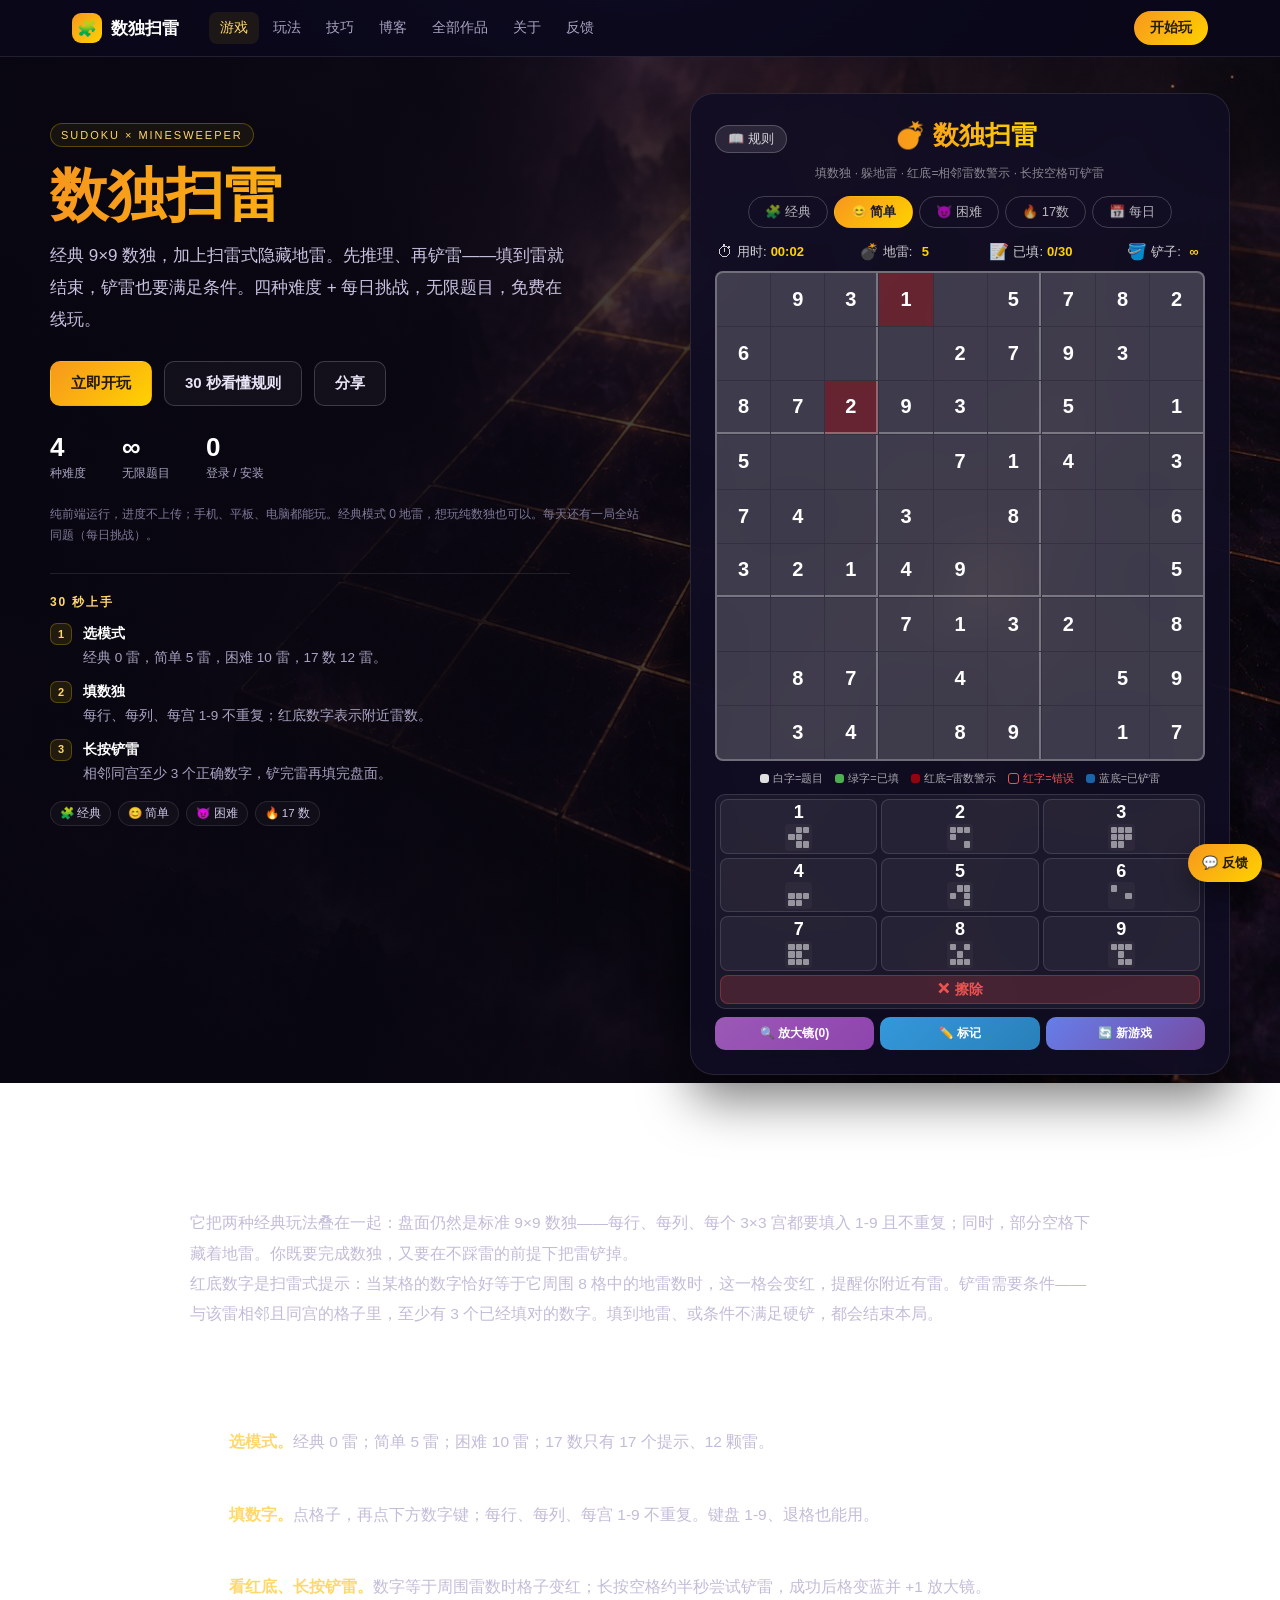
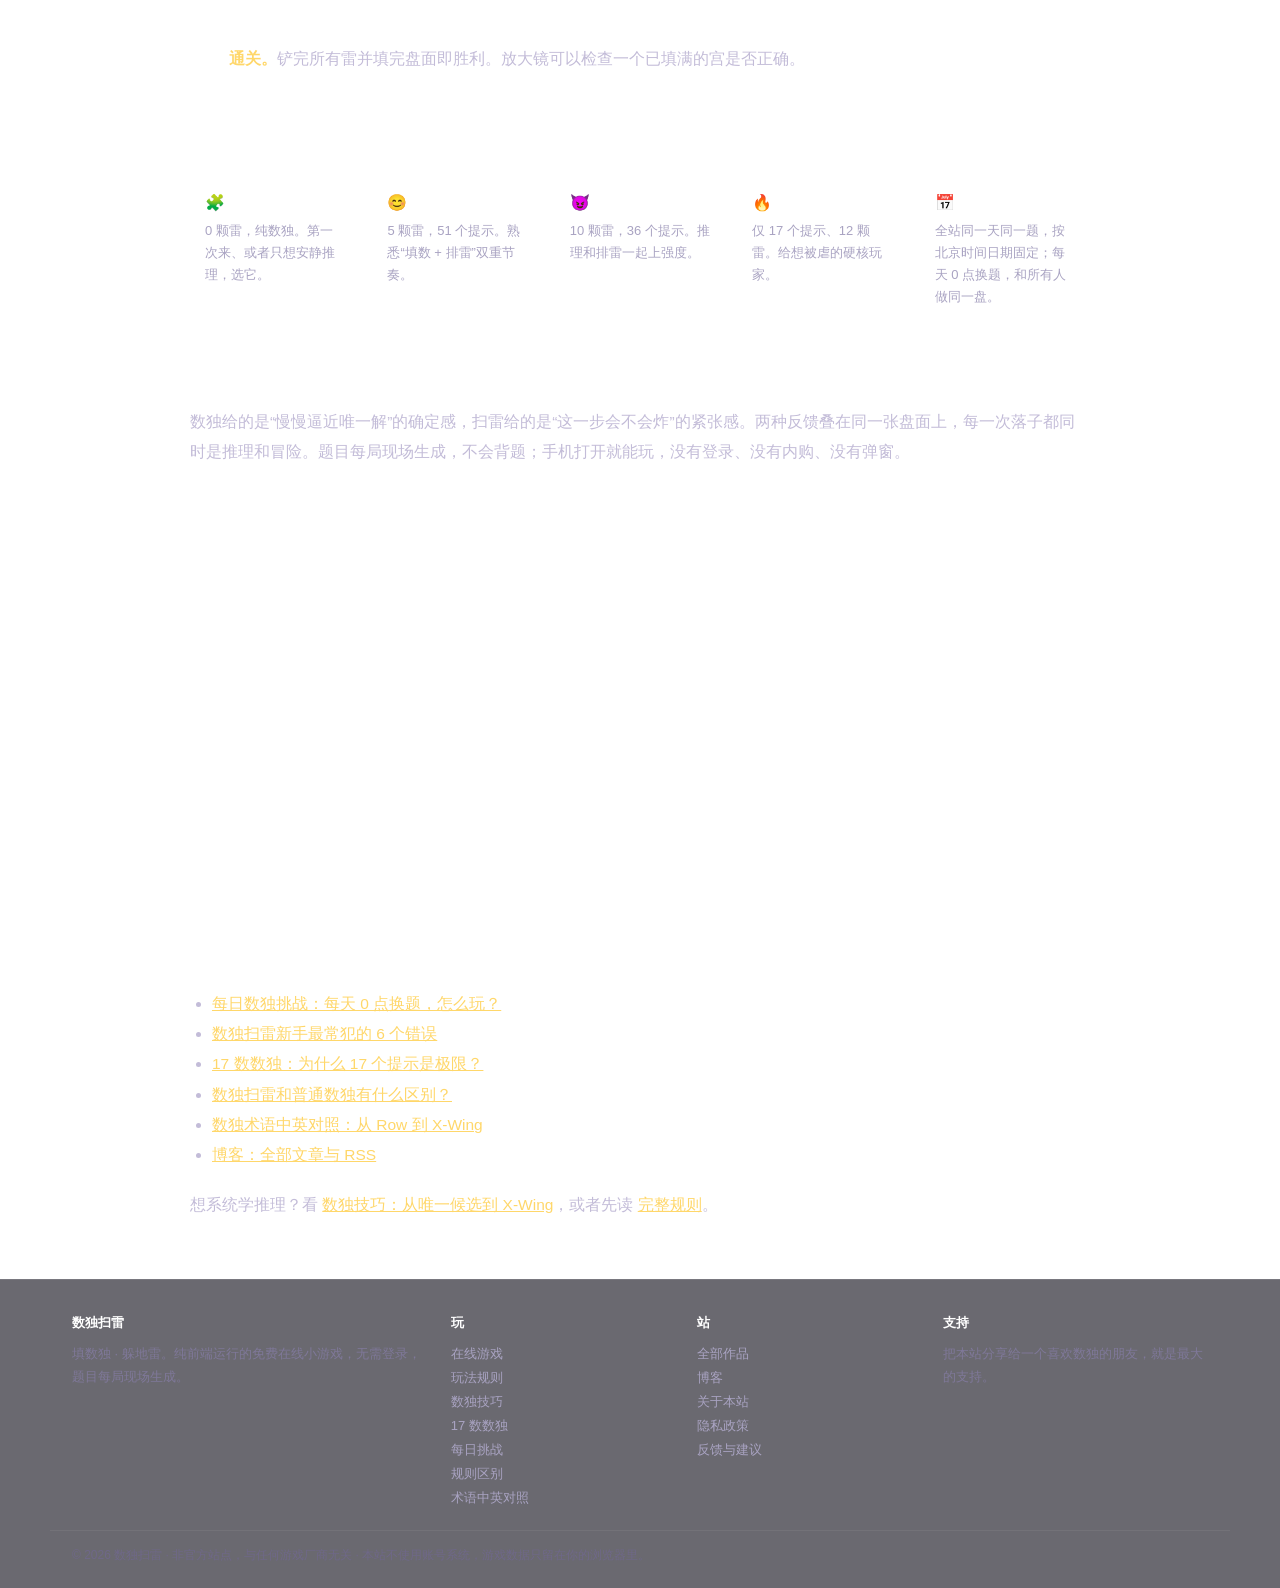
==== index.html @ f93f6ace "feat: 地雷清空后已铲格变白" ====
<!DOCTYPE html>
<html lang="zh-CN" data-lang="zh">
<head>
<meta charset="UTF-8">
<meta name="viewport" content="width=device-width, initial-scale=1.0">
<title>数独扫雷 - 在线数独+扫雷游戏，免费玩 | Sudoku Minesweeper</title>
<meta name="description" content="在线免费玩数独扫雷：标准数独规则加上扫雷式隐藏地雷，经典/简单/困难/17数四种难度 + 每日挑战，无限题目，手机电脑都能玩。">
<meta name="robots" content="noindex,follow">
<meta name="google-site-verification" content="fCkfI7h9OU4tstCwhGj9X18s-qxIKQ5c6J4GNo-vES8">
<meta name="msvalidate.01" content="6A747E1B3899C3206CFA20ED4156CDBF">
<link rel="canonical" href="https://vocabfan.online/">
<link rel="alternate" type="application/rss+xml" title="数独扫雷博客 RSS" href="https://sudoku.vocabfan.online/feed.xml">
<meta name="theme-color" content="#0f0c29">
<link rel="icon" type="image/svg+xml" href="assets/favicon.svg">
<link rel="icon" type="image/png" sizes="64x64" href="assets/favicon-64.png">
<link rel="apple-touch-icon" sizes="180x180" href="assets/apple-touch-icon.png">
<meta property="og:site_name" content="数独扫雷">
<meta property="og:type" content="website">
<meta property="og:locale" content="zh_CN">
<meta property="og:title" content="数独扫雷 - 在线数独+扫雷游戏，免费玩 | Sudoku Minesweeper">
<meta property="og:description" content="在线免费玩数独扫雷：标准数独规则加上扫雷式隐藏地雷，经典/简单/困难/17数四种难度 + 每日挑战，无限题目，手机电脑都能玩。">
<meta property="og:url" content="https://vocabfan.online/">
<meta property="og:image" content="https://sudoku.vocabfan.online/assets/og-cover.jpg">
<meta property="og:image:width" content="1200">
<meta property="og:image:height" content="630">
<meta name="twitter:card" content="summary_large_image">
<meta name="twitter:title" content="数独扫雷 - 在线数独+扫雷游戏，免费玩 | Sudoku Minesweeper">
<meta name="twitter:description" content="在线免费玩数独扫雷：标准数独规则加上扫雷式隐藏地雷，经典/简单/困难/17数四种难度 + 每日挑战，无限题目，手机电脑都能玩。">
<meta name="twitter:image" content="https://sudoku.vocabfan.online/assets/og-cover.jpg">
<link rel="stylesheet" href="style.css?v=3">
<script type="application/ld+json">
{"@context":"https://schema.org","@type":"WebApplication","name":"数独扫雷","url":"https://sudoku.vocabfan.online/","applicationCategory":"GameApplication","operatingSystem":"Any","browserRequirements":"Requires JavaScript","inLanguage":["zh-CN","en"],"description":"数独扫雷：在标准 9×9 数独中加入扫雷式隐藏地雷，支持经典、简单、困难、17 数四种难度，外加每日挑战，免费在线玩。","offers":{"@type":"Offer","price":"0","priceCurrency":"CNY"}}
</script>
<script type="application/ld+json">
{"@context":"https://schema.org","@type":"FAQPage","mainEntity":[{"@type":"Question","name":"数独扫雷和普通数独有什么区别？","acceptedAnswer":{"@type":"Answer","text":"盘面仍遵守标准数独规则，但部分空格下藏有地雷；填到雷会结束游戏，需要先推理并铲雷。"}},{"@type":"Question","name":"铲雷失败会怎样？","acceptedAnswer":{"@type":"Answer","text":"如果与该雷相邻且同宫的格子里正确数字不足 3 个，铲雷失败并结束本局。"}},{"@type":"Question","name":"题目有唯一解吗？","acceptedAnswer":{"@type":"Answer","text":"每一局都由程序现场生成，并在挖空时校验唯一解。"}},{"@type":"Question","name":"需要注册或付费吗？","acceptedAnswer":{"@type":"Answer","text":"不需要。游戏完全在浏览器本地运行，免费、无需登录。"}},{"@type":"Question","name":"手机上能玩吗？","acceptedAnswer":{"@type":"Answer","text":"可以，页面针对手机和平板做了响应式适配。"}},{"@type":"Question","name":"游戏数据会上传吗？","acceptedAnswer":{"@type":"Answer","text":"不会。游戏进度只存在当前页面内，刷新即重置；反馈只有你主动发邮件时才会发出。"}}]}
</script>

</head>
<body>
<header class="site-header">
  <div class="site-header__inner">
    <a class="brand" href="index.html"><span class="brand__mark">🧩</span><span>数独扫雷</span></a>
    <nav class="site-nav" aria-label="主导航">
      <a href="index.html" class="active" aria-current="page">游戏</a>
      <a href="how-to-play.html">玩法</a>
      <a href="strategies.html">技巧</a>
      <a href="blog.html">博客</a>
      <a href="all.html">全部作品</a>
      <a href="about.html">关于</a>
      <a href="feedback.html">反馈</a>
    </nav>
    <a class="header-cta" href="index.html#game">开始玩</a>
  </div>
</header>
<main>
  <section class="hero">
    <div class="hero__inner">
      <div class="hero__copy">
        <span class="badge">SUDOKU × MINESWEEPER</span>
        <h1>数独扫雷</h1>
        <p class="hero__lead">经典 9×9 数独，加上扫雷式隐藏地雷。先推理、再铲雷——填到雷就结束，铲雷也要满足条件。四种难度 + 每日挑战，无限题目，免费在线玩。</p>
        <div class="hero__actions">
          <a class="btn btn--primary" href="#game">立即开玩</a>
          <a class="btn btn--ghost" href="how-to-play.html">30 秒看懂规则</a>
          <button class="btn btn--ghost" id="share-btn" type="button">分享</button>
        </div>
        <ul class="hero__stats">
          <li><b>4</b><span>种难度</span></li>
          <li><b>∞</b><span>无限题目</span></li>
          <li><b>0</b><span>登录 / 安装</span></li>
        </ul>
        <p class="hero__note">纯前端运行，进度不上传；手机、平板、电脑都能玩。经典模式 0 地雷，想玩纯数独也可以。每天还有一局全站同题（每日挑战）。</p>
        <div class="hero__quick">
          <h2>30 秒上手</h2>
          <ol>
            <li><span>1</span><div><b>选模式</b>经典 0 雷，简单 5 雷，困难 10 雷，17 数 12 雷。</div></li>
            <li><span>2</span><div><b>填数独</b>每行、每列、每宫 1-9 不重复；红底数字表示附近雷数。</div></li>
            <li><span>3</span><div><b>长按铲雷</b>相邻同宫至少 3 个正确数字，铲完雷再填完盘面。</div></li>
          </ol>
          <div class="chips"><span>🧩 经典</span><span>😊 简单</span><span>😈 困难</span><span>🔥 17 数</span></div>
        </div>
      </div>
      <div class="hero__game" id="game">
        <div class="container">
        <div class="header-row">
            <button class="rules-btn" id="rules-btn">📖 规则</button>
            <h2 class="game-title">💣 数独扫雷</h2>
            <div style="width:60px;"></div>
        </div>
        <p class="subtitle">填数独 · 躲地雷 · 红底=相邻雷数警示 · 长按空格可铲雷</p>

        <!-- 难度选择 -->
        <div class="difficulty-selector">
            <button class="diff-btn" data-diff="classic">🧩 经典</button>
            <button class="diff-btn active" data-diff="easy">😊 简单</button>
            <button class="diff-btn" data-diff="hard">😈 困难</button>
            <button class="diff-btn" data-diff="17">🔥 17数</button>
            <button class="diff-btn" data-diff="daily">📅 每日</button>
        </div>

        <!-- 游戏信息 -->
        <div class="game-info">
            <div class="info-item"><span class="icon">⏱</span><span>用时:</span><span class="value" id="timer">00:00</span></div>
            <div class="info-item">
                <span class="icon">💣</span>
                <span>地雷:</span>
                <span class="value" id="mine-count">0</span>
            </div>
            <div class="info-item">
                <span class="icon">📝</span>
                <span>已填:</span>
                <span class="value" id="filled-count">0/0</span>
            </div>
            <div class="info-item">
                <span class="icon">🪣</span>
                <span>铲子:</span>
                <span class="value" id="shovel-count">∞</span>
            </div>
        </div>

        <!-- 数独网格 -->
        <div class="sudoku-grid" id="sudoku-grid"></div>

        <!-- 颜色图例 -->
        <div class="legend">
            <span class="lg lg-given">白字=题目</span>
            <span class="lg lg-player">绿字=已填</span>
            <span class="lg lg-hint">红底=雷数警示</span>
            <span class="lg lg-wrong">红字=错误</span>
            <span class="lg lg-shoveled">蓝底=已铲雷</span>
        </div>

        <!-- 数字键盘 + 缩略图 合并区域（同一个大方框） -->
        <div class="numpad-thumbnail-area">
            <div class="numpad" id="numpad">
                <!-- 9个数字按钮，每个内嵌对应宫格的缩略图 -->
            </div>
        </div>

        <!-- 操作按钮 -->
        <div class="action-bar">
            <button class="action-btn magnify-btn" id="magnify-btn">🔍 放大镜(0)</button>
            <button class="action-btn mark-btn" id="mark-btn">✏️ 标记</button>
            <button class="action-btn new-game" id="new-game-btn">🔄 新游戏</button>
        </div>
    </div>

    <!-- 胜利弹窗 -->
    <div class="modal-overlay" id="victory-modal">
        <div class="modal">
            <div class="trophy">🏆</div>
            <h2>恭喜通关！</h2>
            <p id="victory-msg">你成功完成了数独并避开了所有地雷！</p>
            <button class="action-btn new-game" id="play-again-btn">🎮 再来一局</button>
        </div>
    </div>

    <!-- 失败弹窗 -->
    <div class="modal-overlay" id="fail-modal">
        <div class="modal">
            <div class="trophy" style="font-size:64px;">💥</div>
            <h2 style="background: linear-gradient(90deg, #ff4444, #ff6b6b);-webkit-background-clip:text;-webkit-text-fill-color:transparent;background-clip:text;">踩雷了！</h2>
            <p id="fail-msg">你填到了一个有地雷的格子，游戏结束！</p>
            <button class="action-btn new-game" id="fail-retry-btn">🔄 重新挑战</button>
        </div>
    </div>

    <!-- 规则弹窗 -->
    <div class="modal-overlay" id="rules-modal">
        <div class="modal rules-modal">
            <div class="trophy" style="font-size:40px;">📖</div>
            <h2>游戏规则</h2>
            <div class="rules-content">
                <p><strong>📚 名词说明</strong><br>· <strong>行 / 列</strong>：横向一排 9 格为「行」，纵向一列为「列」<br>· <strong>宫</strong>：被白色粗线围住的 3×3 共 9 个格子，整个盘面共有 9 个宫<br>· <strong>相邻格子</strong>：与某格上下左右及斜向紧挨的格子（最多 8 个，盘面边缘的格子更少）</p>
                <p><strong>🎯 目标</strong><br>完成数独的同时，找出并铲除所有地雷。</p>
                <p><strong>🎮 基本玩法</strong><br>· 像普通数独一样填数字（1-9），每行、每列、每个宫内数字不重复<br>· 部分空格藏有地雷，填到地雷则游戏结束<br>· 红色背景的数字 = 该数字等于它相邻 8 个格子中的地雷数，提醒你附近有雷<br>· 有雷的格子必须先铲除，才能填数字</p>
                <p><strong>🪣 铲雷（长按）</strong><br>· 填数模式下点击选中一个空格子，长按它约半秒即可尝试铲雷<br>· 铲雷条件：与该雷相邻且同宫的格子中，至少有 3 个已填对的数字<br>· 铲雷成功后该格变蓝，并获得 1 个放大镜<br>· 铲雷次数不限</p>
                <p><strong>🔍 放大镜</strong><br>· 铲雷成功可获得放大镜，点击"放大镜"按钮进入检查模式<br>· 点击一个已填满数字的宫，检查该宫内 9 个数字是否全部正确<br>· 全部正确：该宫变绿并显示✅；有错误：显示❌，错误数字标红<br>· 每次检查消耗 1 个放大镜</p>
                <p><strong>✏️ 标记模式</strong><br>· 点击"标记"按钮进入标记模式<br>· 点击空格子选中，再点数字按钮添加候选标记（小数字）<br>· 再次点击已标记的数字可移除<br>· 回到填数模式填入数字后，同行、同列、同宫中相同的候选标记会自动清除</p>
                <p><strong>💣 地雷提示</strong><br>· 红色背景的数字 = 相邻 8 个格子中的地雷数，数字越大雷越多<br>· 颜色说明：白字=题目 · 绿字=已填 · 红底=雷数警示 · 红字=错误 · 蓝底=已铲雷</p>
                <p><strong>🏆 胜利条件</strong><br>· 铲除所有地雷，并正确填完所有空格</p>
            </div>
            <button class="action-btn new-game" id="rules-close-btn">知道了</button>
        </div>
    </div>

    <!-- 自定义提示弹窗（替代 alert） -->
    <div class="toast-overlay" id="toast-overlay">
        <div class="toast-box">
            <div class="toast-icon" id="toast-icon">💡</div>
            <div class="toast-msg" id="toast-msg">提示信息</div>
            <button class="toast-btn" id="toast-btn">确定</button>
        </div>
    </div>

    
      </div>
    </div>
  </section>

  <div class="ad-slot" data-ad-slot="homeAfterGame"></div>

  <section class="content">
    <div class="content__inner">
      <h2>数独扫雷是什么？</h2>
      <p>它把两种经典玩法叠在一起：盘面仍然是标准 9×9 数独——每行、每列、每个 3×3 宫都要填入 1-9 且不重复；同时，部分空格下藏着地雷。你既要完成数独，又要在不踩雷的前提下把雷铲掉。</p>
      <p>红底数字是扫雷式提示：当某格的数字恰好等于它周围 8 格中的地雷数时，这一格会变红，提醒你附近有雷。铲雷需要条件——与该雷相邻且同宫的格子里，至少有 3 个已经填对的数字。填到地雷、或条件不满足硬铲，都会结束本局。</p>

      <h2>怎么玩：30 秒上手</h2>
      <ol class="steps">
        <li><b>选模式。</b>经典 0 雷；简单 5 雷；困难 10 雷；17 数只有 17 个提示、12 颗雷。</li>
        <li><b>填数字。</b>点格子，再点下方数字键；每行、每列、每宫 1-9 不重复。键盘 1-9、退格也能用。</li>
        <li><b>看红底、长按铲雷。</b>数字等于周围雷数时格子变红；长按空格约半秒尝试铲雷，成功后格变蓝并 +1 放大镜。</li>
        <li><b>通关。</b>铲完所有雷并填完盘面即胜利。放大镜可以检查一个已填满的宫是否正确。</li>
      </ol>

      <div class="ad-slot" data-ad-slot="homeInContent"></div>

      <h2>四种难度 + 每日挑战</h2>
      <div class="mode-grid">
        <div class="mode"><h3>🧩 经典</h3><p>0 颗雷，纯数独。第一次来、或者只想安静推理，选它。</p></div>
        <div class="mode"><h3>😊 简单</h3><p>5 颗雷，51 个提示。熟悉“填数 + 排雷”双重节奏。</p></div>
        <div class="mode"><h3>😈 困难</h3><p>10 颗雷，36 个提示。推理和排雷一起上强度。</p></div>
        <div class="mode"><h3>🔥 17 数</h3><p>仅 17 个提示、12 颗雷。给想被虐的硬核玩家。</p></div>
        <div class="mode"><h3>📅 每日挑战</h3><p>全站同一天同一题，按北京时间日期固定；每天 0 点换题，和所有人做同一盘。</p></div>
      </div>

      <h2>为什么会上瘾？</h2>
      <p>数独给的是“慢慢逼近唯一解”的确定感，扫雷给的是“这一步会不会炸”的紧张感。两种反馈叠在同一张盘面上，每一次落子都同时是推理和冒险。题目每局现场生成，不会背题；手机打开就能玩，没有登录、没有内购、没有弹窗。</p>

      <h2>常见问题</h2>
      <details><summary>数独扫雷和普通数独有什么区别？</summary><p>盘面仍遵守标准数独规则，但部分空格下藏有地雷；填到雷会结束游戏，需要先推理并铲雷。</p></details>
      <details><summary>铲雷失败会怎样？</summary><p>如果与该雷相邻且同宫的格子里正确数字不足 3 个，铲雷失败并结束本局。长按没有雷的格子只会提示，不会惩罚。</p></details>
      <details><summary>题目有唯一解吗？</summary><p>每一局都由程序现场生成，并在挖空时校验唯一解；不会出现多解盘面。</p></details>
      <details><summary>需要注册或付费吗？</summary><p>不需要。游戏完全在浏览器本地运行，免费、无需登录。</p></details>
      <details><summary>手机上能玩吗？</summary><p>可以，页面针对手机和平板做了响应式适配。</p></details>
      <details><summary>游戏数据会上传吗？</summary><p>不会。游戏进度只存在当前页面内，刷新即重置；反馈只有你主动发邮件时才会发出。</p></details>

      <h2>延伸阅读</h2>
      <ul class="related">
        <li><a href="daily-sudoku.html">每日数独挑战：每天 0 点换题，怎么玩？</a></li>
        <li><a href="common-mistakes.html">数独扫雷新手最常犯的 6 个错误</a></li>
        <li><a href="17-clues.html">17 数数独：为什么 17 个提示是极限？</a></li>
        <li><a href="sudoku-minesweeper-difference.html">数独扫雷和普通数独有什么区别？</a></li>
        <li><a href="sudoku-terms.html">数独术语中英对照：从 Row 到 X-Wing</a></li>
        <li><a href="blog.html">博客：全部文章与 RSS</a></li>
      </ul>
      <p style="margin-top:20px">想系统学推理？看 <a href="strategies.html">数独技巧：从唯一候选到 X-Wing</a>，或者先读 <a href="how-to-play.html">完整规则</a>。</p>
    </div>
  </section>
</main>
<footer class="site-footer">
  <div class="site-footer__inner">
    <div>
      <h4>数独扫雷</h4>
      <p>填数独 · 躲地雷。纯前端运行的免费在线小游戏，无需登录，题目每局现场生成。</p>
    </div>
    <div>
      <h4>玩</h4>
      <a href="index.html#game">在线游戏</a>
      <a href="how-to-play.html">玩法规则</a>
      <a href="strategies.html">数独技巧</a>
      <a href="17-clues.html">17 数数独</a>
      <a href="daily-sudoku.html">每日挑战</a>
      <a href="sudoku-minesweeper-difference.html">规则区别</a>
      <a href="sudoku-terms.html">术语中英对照</a>
    </div>
    <div>
      <h4>站</h4>
      <a href="all.html">全部作品</a>
      <a href="blog.html">博客</a>
      <a href="about.html">关于本站</a>
      <a href="privacy.html">隐私政策</a>
      <a href="feedback.html">反馈与建议</a>
    </div>
    <div>
      <h4>支持</h4>
      <p>把本站分享给一个喜欢数独的朋友，就是最大的支持。</p>
    </div>
  </div>
  <div class="site-footer__bottom">© 2026 数独扫雷 · 非官方站点，与任何游戏厂商无关 · 本站不使用账号系统，游戏数据只留在你的浏览器里。</div>
</footer>
<a class="feedback-fab" href="feedback.html" aria-label="反馈与建议">💬 反馈</a>
<script src="sudoku.js"></script>
    <script>
        // ============================================================
        // 游戏主逻辑
        // ============================================================

        // 游戏状态
        let state = {
            puzzle: [],        // 题目（0=空格）
            solution: [],      // 完整解
            playerGrid: [],    // 玩家当前填的数字
            mineMap: [],       // 地雷位置
            hintMap: [],       // 提示数字（周围雷数）
            selectedCell: null, // 当前选中的格子 {row, col}
            selectedNum: null,  // 当前选中的数字（无选中格子时，点击数字按钮高亮该数字）
            difficulty: 'easy',
            mineCount: 0,
            gameOver: false,
            explodedCell: null, // 踩雷的格子 {row, col}
            markMode: false,    // 标记模式
            markGrid: null,     // 标记数字 {row: {col: Set<num>}}
            magnifyCount: 0,    // 放大镜剩余次数
            magnifyMax: 7,      // 放大镜上限
            boxChecked: null,   // 宫检查状态 {boxIdx: 'correct'|'wrong'|null}
            checkedErrors: null, // 检查出的错误 {row: {col: true}}
            conflictGrid: null, // 数独语法冲突 {row: {col: true}}
            shoveled: null      // 已铲除地雷的格子（9x9 布尔数组，蓝色背景）
        };

        const gridEl = document.getElementById('sudoku-grid');
        const mineCountEl = document.getElementById('mine-count');
        const filledCountEl = document.getElementById('filled-count');
        const shovelCountEl = document.getElementById('shovel-count');
        const markBtn = document.getElementById('mark-btn');
        const magnifyBtn = document.getElementById('magnify-btn');
        const numpadEl = document.getElementById('numpad');
        const victoryModal = document.getElementById('victory-modal');
        const failModal = document.getElementById('fail-modal');
        const victoryMsg = document.getElementById('victory-msg');
        const failMsg = document.getElementById('fail-msg');
        const toastOverlay = document.getElementById('toast-overlay');
        const toastMsg = document.getElementById('toast-msg');
        const toastIcon = document.getElementById('toast-icon');
        const toastBtn = document.getElementById('toast-btn');

        // ---------- 自定义弹窗（替代 alert） ----------

        function showToast(msg, icon) {
            toastIcon.textContent = icon || '💡';
            toastMsg.textContent = msg;
            toastOverlay.classList.add('show');
        }

        function hideToast() {
            toastOverlay.classList.remove('show');
        }

        toastBtn.addEventListener('click', hideToast);
        toastOverlay.addEventListener('click', (e) => {
            if (e.target === toastOverlay) hideToast();
        });

        // 获取某个格子所在的3x3宫范围
        function getBoxRange(row, col) {
            const startRow = Math.floor(row / 3) * 3;
            const startCol = Math.floor(col / 3) * 3;
            return { startRow, startCol, endRow: startRow + 3, endCol: startCol + 3 };
        }

        // 获取某个格子周围8格中，在同一3x3宫内的邻居
        function getNeighborsInBox(row, col) {
            const box = getBoxRange(row, col);
            const neighbors = [];
            for (let dr = -1; dr <= 1; dr++) {
                for (let dc = -1; dc <= 1; dc++) {
                    if (dr === 0 && dc === 0) continue;
                    const nr = row + dr;
                    const nc = col + dc;
                    if (nr >= box.startRow && nr < box.endRow &&
                        nc >= box.startCol && nc < box.endCol &&
                        nr >= 0 && nr < 9 && nc >= 0 && nc < 9) {
                        neighbors.push([nr, nc]);
                    }
                }
            }
            return neighbors;
        }

        // 检查某个雷是否可以被铲除
        function canShovelMine(row, col) {
            if (!state.mineMap[row][col]) return false;

            const neighbors = getNeighborsInBox(row, col);
            let correctCount = 0;

            for (const [nr, nc] of neighbors) {
                if (state.playerGrid[nr][nc] !== 0 &&
                    state.playerGrid[nr][nc] === state.solution[nr][nc]) {
                    correctCount++;
                }
            }

            return correctCount >= 3;
        }

        // 获取宫格索引 (0-8)
        function getBoxIndex(row, col) {
            return Math.floor(row / 3) * 3 + Math.floor(col / 3);
        }

        // 检查某个宫格是否所有格都填了数字
        function isBoxFilled(boxIdx) {
            const startRow = Math.floor(boxIdx / 3) * 3;
            const startCol = (boxIdx % 3) * 3;
            for (let r = startRow; r < startRow + 3; r++) {
                for (let c = startCol; c < startCol + 3; c++) {
                    if (state.puzzle[r][c] === 0 && state.playerGrid[r][c] === 0) {
                        return false;
                    }
                }
            }
            return true;
        }

        // 检查某个宫格内所有数字是否正确
        function checkBox(boxIdx) {
            const startRow = Math.floor(boxIdx / 3) * 3;
            const startCol = (boxIdx % 3) * 3;
            let allCorrect = true;
            const errors = {};

            for (let r = startRow; r < startRow + 3; r++) {
                for (let c = startCol; c < startCol + 3; c++) {
                    if (state.puzzle[r][c] === 0) {
                        if (state.playerGrid[r][c] !== state.solution[r][c]) {
                            allCorrect = false;
                            if (!errors[r]) errors[r] = {};
                            errors[r][c] = true;
                        }
                    }
                }
            }

            return { allCorrect, errors };
        }

        // ---------- 计时器 ----------
        var timerEl = document.getElementById('timer');
        var timerId = null;
        var timerStart = 0;
        var timerElapsed = 0;
        function pad2(n) { return (n < 10 ? '0' : '') + n; }
        function fmtTime(sec) {
            sec = Math.max(0, Math.floor(sec || 0));
            var h = Math.floor(sec / 3600);
            var m = Math.floor((sec % 3600) / 60);
            var s = sec % 60;
            return h > 0 ? h + ':' + pad2(m) + ':' + pad2(s) : pad2(m) + ':' + pad2(s);
        }
        function tickTimer() {
            if (!timerEl) return;
            timerElapsed = Math.floor((Date.now() - timerStart) / 1000);
            timerEl.textContent = fmtTime(timerElapsed);
        }
        function startTimer() {
            if (timerId) { clearInterval(timerId); timerId = null; }
            timerStart = Date.now();
            timerElapsed = 0;
            if (timerEl) timerEl.textContent = '00:00';
            timerId = setInterval(tickTimer, 1000);
        }
        function stopTimer() {
            if (timerId) { clearInterval(timerId); timerId = null; }
            if (timerStart) tickTimer();
        }

        // ---------- 初始化游戏 ----------

        function initGame(difficulty) {
            state.difficulty = difficulty;
            state.gameOver = false;
            state.selectedCell = null;
            state.selectedNum = null;
            state.explodedCell = null;
            state.markMode = false;
            state.markGrid = Array.from({ length: 9 }, () => ({}));
            state.boxChecked = {};
            state.checkedErrors = Array.from({ length: 9 }, () => ({}));
            state.conflictGrid = Array.from({ length: 9 }, () => ({}));
            state.shoveled = Array.from({ length: 9 }, () => Array(9).fill(false));

            // 放大镜模式重置
            magnifyMode = false;
            // 放大镜初始为0，每铲一个雷给一个，有上限
            state.magnifyCount = 0;
            switch (difficulty) {
                case 'daily': state.magnifyMax = 5; break;
                case 'easy': state.magnifyMax = 7; break;
                case 'hard': state.magnifyMax = 5; break;
                case '17': state.magnifyMax = 3; break;
                default: state.magnifyMax = 7;
            }

            // 生成数独
            const isDaily = difficulty === 'daily';
            if (isDaily) setRng(mulberry32(dailySeed()));
            const { puzzle, solution } = generatePuzzle(difficulty);
            state.puzzle = puzzle;
            state.solution = solution;

            // 初始化玩家网格
            state.playerGrid = puzzle.map(row => [...row]);

            // 放置地雷
            state.mineCount = getMineCount(difficulty);
            state.mineMap = placeMines(puzzle, state.mineCount);
            if (isDaily) setRng(Math.random);

            // 计算提示
            state.hintMap = calculateHints(state.mineMap);

            // 更新UI
            updateDifficultyButtons();
            updateModeButtons();
            renderGrid();
            renderNumpad();
            updateInfo();
            updateMagnifyButton();
            victoryModal.classList.remove('show');
            failModal.classList.remove('show');
            startTimer();
        }

        // ---------- 渲染网格 ----------

        function renderGrid() {
            gridEl.innerHTML = '';
            // 所有地雷都铲完后，已铲格由蓝色变为白色，给玩家一个明确的“安全”信号
            gridEl.classList.toggle('no-mines', state.mineCount === 0);

            // 计算选中格子的相关信息（用于高亮）
            let selectedVal = null;
            let selectedRow = -1;
            let selectedCol = -1;
            let selectedBoxStartRow = -1;
            let selectedBoxStartCol = -1;

            if (state.selectedCell) {
                selectedRow = state.selectedCell.row;
                selectedCol = state.selectedCell.col;
                // 获取选中格子的值（优先 playerGrid，其次 puzzle）
                const pv = state.playerGrid[selectedRow][selectedCol];
                selectedVal = pv !== 0 ? pv : state.puzzle[selectedRow][selectedCol];
                const box = getBoxRange(selectedRow, selectedCol);
                selectedBoxStartRow = box.startRow;
                selectedBoxStartCol = box.startCol;
            }

            for (let r = 0; r < 9; r++) {
                for (let c = 0; c < 9; c++) {
                    const cell = document.createElement('div');
                    cell.className = 'cell';
                    cell.dataset.row = r;
                    cell.dataset.col = c;

                    const isGiven = state.puzzle[r][c] !== 0;
                    const playerVal = state.playerGrid[r][c];
                    const marks = state.markGrid[r][c];

                    // 同行/列/宫高亮
                    if (selectedRow >= 0) {
                        if (r === selectedRow || c === selectedCol ||
                            (r >= selectedBoxStartRow && r < selectedBoxStartRow + 3 &&
                             c >= selectedBoxStartCol && c < selectedBoxStartCol + 3)) {
                            cell.classList.add('related');
                        }
                    }

                    // 相同数字高亮（非0且非选中格本身）
                    if (selectedVal !== null && selectedVal !== 0 &&
                        !(r === selectedRow && c === selectedCol)) {
                        const cellVal = isGiven ? state.puzzle[r][c] : playerVal;
                        if (cellVal === selectedVal) {
                            cell.classList.add('highlighted');
                        }
                    }

                    // 无选中格子时，selectedNum 高亮所有包含该数字的格子
                    if (state.selectedCell === null && state.selectedNum !== null) {
                        const cellVal = isGiven ? state.puzzle[r][c] : playerVal;
                        if (cellVal === state.selectedNum) {
                            cell.classList.add('highlighted');
                        }
                    }

                    // 显示数字
                    if (isGiven) {
                        cell.textContent = state.puzzle[r][c];
                        cell.classList.add('given');
                    } else if (playerVal !== 0) {
                        cell.textContent = playerVal;
                        cell.classList.add('player');
                        // 检查出的错误标红（用 checked-wrong）
                        if (state.checkedErrors[r] && state.checkedErrors[r][c]) {
                            cell.classList.add('checked-wrong');
                        }
                        // 数独语法冲突标红（用 conflict）
                        if (state.conflictGrid[r] && state.conflictGrid[r][c]) {
                            cell.classList.add('conflict');
                        }
                    }

                    // 有标记数字且没有大数字时，显示3x3 grid固定位置小数字
                    if (marks && marks.size > 0 && playerVal === 0) {
                        const compact = document.createElement('div');
                        compact.className = 'marks-compact';
                        for (let pos = 1; pos <= 9; pos++) {
                            const span = document.createElement('span');
                            span.className = 'mark-num';
                            if (marks.has(pos)) {
                                span.textContent = pos;
                            }
                            compact.appendChild(span);
                        }
                        cell.appendChild(compact);
                    }

                    // 红色提示：该格有数字，且数字恰好等于相邻格子中的雷数
                    if (shouldShowHint(r, c, state.puzzle, state.playerGrid, state.hintMap)) {
                        cell.classList.add('hint');
                    }

                    // 放大镜检查结果：通过的宫整宫变绿，宫左上角显示✅/❌徽标
                    const boxIdx = getBoxIndex(r, c);
                    const boxState = state.boxChecked[boxIdx];
                    if (boxState === 'correct') {
                        cell.classList.add('box-correct');
                    }
                    if (boxState && r % 3 === 0 && c % 3 === 0) {
                        cell.classList.add(boxState === 'correct' ? 'box-correct-tl' : 'box-wrong-tl');
                    }

                    // 已铲除地雷的格子：蓝色背景
                    if (state.shoveled[r][c]) {
                        cell.classList.add('shoveled');
                    }

                    // 踩雷爆炸效果
                    if (state.explodedCell &&
                        state.explodedCell.row === r &&
                        state.explodedCell.col === c) {
                        cell.classList.add('exploded');
                        cell.textContent = '';
                    }

                    // 选中状态
                    if (state.selectedCell &&
                        state.selectedCell.row === r &&
                        state.selectedCell.col === c) {
                        cell.classList.add('selected');
                    }

                    // 标记模式：显示9宫格虚线（方便点击选中）
                    if (state.markMode && !isGiven && playerVal === 0) {
                        cell.classList.add('mark-mode');
                        // 在标记模式下，如果已经有紧凑小数字，也显示虚线
                        // 但不要覆盖紧凑小数字，所以只在无内容时加虚线
                        if (!marks || marks.size === 0) {
                            const markGrid = document.createElement('div');
                            markGrid.className = 'mark-grid';
                            for (let i = 1; i <= 9; i++) {
                                const mc = document.createElement('div');
                                mc.className = 'mark-cell';
                                mc.dataset.num = i;
                                markGrid.appendChild(mc);
                            }
                            cell.appendChild(markGrid);
                        }
                    }

                    cell.addEventListener('click', () => onCellClick(r, c));

                    // 长按铲雷：填数模式下按住空格子约0.6秒触发铲雷
                    cell.addEventListener('pointerdown', (e) => {
                        if (e.button !== 0) return;
                        if (state.gameOver || state.markMode || magnifyMode) return;
                        // 只有空格才可能藏雷，有数字的格子长按无意义
                        if (state.puzzle[r][c] !== 0 || state.playerGrid[r][c] !== 0) return;
                        cancelPressTimer();
                        pressCellEl = cell;
                        pressStartXY = { x: e.clientX, y: e.clientY };
                        cell.classList.add('pressing');
                        pressTimer = setTimeout(() => {
                            pressTimer = null;
                            if (pressCellEl) { pressCellEl.classList.remove('pressing'); pressCellEl = null; }
                            tryShovel(r, c);
                        }, 600);
                    });
                    cell.addEventListener('pointermove', (e) => {
                        // 手指/鼠标移动超过10px视为滚动或拖动，取消长按
                        if (pressTimer && pressStartXY &&
                            Math.hypot(e.clientX - pressStartXY.x, e.clientY - pressStartXY.y) > 10) {
                            cancelPressTimer();
                        }
                    });
                    cell.addEventListener('pointerup', cancelPressTimer);
                    cell.addEventListener('pointerleave', cancelPressTimer);
                    cell.addEventListener('pointercancel', cancelPressTimer);

                    gridEl.appendChild(cell);
                }
            }
        }

        // ---------- 渲染数字键盘（每个按钮内嵌对应数字的分布图） ----------

        function renderNumpad() {
            numpadEl.innerHTML = '';

            // 获取选中格子的值（用于数字键盘高亮）
            let selectedVal = null;
            if (state.selectedCell) {
                const { row, col } = state.selectedCell;
                const pv = state.playerGrid[row][col];
                selectedVal = pv !== 0 ? pv : state.puzzle[row][col];
            }

            for (let num = 1; num <= 9; num++) {
                const wrapper = document.createElement('div');
                wrapper.className = 'num-btn-wrapper';
                wrapper.dataset.num = num;

                // 数字键盘高亮：选中格子的值等于该数字
                if (selectedVal !== null && selectedVal !== 0 && selectedVal === num) {
                    wrapper.classList.add('highlighted');
                }

                // 数字标签
                const label = document.createElement('div');
                label.className = 'num-label';
                label.textContent = num;
                wrapper.appendChild(label);

                // 缩略图（3x3宫格分布图：每个小格代表一个3x3宫，该数字在宫中有出现则亮起）
                const thumb = document.createElement('div');
                thumb.className = 'num-thumb';

                for (let bi = 0; bi < 9; bi++) {
                    const tc = document.createElement('div');
                    tc.className = 'nt-cell';
                    // 检查该3x3宫中是否有数字 num
                    const startRow = Math.floor(bi / 3) * 3;
                    const startCol = (bi % 3) * 3;
                    let found = false;
                    for (let r = startRow; r < startRow + 3 && !found; r++) {
                        for (let c = startCol; c < startCol + 3 && !found; c++) {
                            const puzzleVal = state.puzzle[r][c];
                            const playerVal = state.playerGrid[r][c];
                            const cellVal = puzzleVal !== 0 ? puzzleVal : playerVal;
                            if (cellVal === num) {
                                found = true;
                            }
                        }
                    }
                    if (found) {
                        tc.classList.add('filled');
                    }
                    thumb.appendChild(tc);
                }

                wrapper.appendChild(thumb);

                // 点击整个 wrapper -> 无选中格子时选中该数字高亮，有选中格子时填数字
                wrapper.addEventListener('click', (e) => {
                    if (state.selectedCell === null) {
                        // 无选中格子 -> 选中该数字，高亮所有包含该数字的格子
                        state.selectedNum = num;
                        renderGrid();
                        renderNumpad();
                    } else {
                        placeNumber(num);
                    }
                });

                numpadEl.appendChild(wrapper);
            }

            // 擦除按钮
            const eraseWrapper = document.createElement('div');
            eraseWrapper.className = 'num-btn-wrapper erase-wrapper';
            const eraseLabel = document.createElement('div');
            eraseLabel.className = 'num-label';
            eraseLabel.textContent = '✕ 擦除';
            eraseWrapper.appendChild(eraseLabel);
            eraseWrapper.addEventListener('click', () => placeNumber(0));
            numpadEl.appendChild(eraseWrapper);
        }

        // ---------- 放大镜模式 ----------

        let magnifyMode = false;      // 放大镜模式
        let magnifyHintShown = false; // 检查模式提示只弹一次
        let shovelHintShown = false;  // 长按铲雷提示只弹一次

        // ---------- 长按铲雷 ----------

        let pressTimer = null;   // 长按计时器
        let pressCellEl = null;  // 正在长按的格子元素
        let pressStartXY = null; // 按下起点（用于判断是否移动）

        function cancelPressTimer() {
            if (pressTimer) { clearTimeout(pressTimer); pressTimer = null; }
            if (pressCellEl) { pressCellEl.classList.remove('pressing'); pressCellEl = null; }
            pressStartXY = null;
        }

        // 切换放大镜模式
        function toggleMagnifyMode() {
            if (state.gameOver) return;
            if (state.magnifyCount <= 0) {
                showToast('🔍 放大镜用完了！铲雷成功可获得放大镜', '🔍');
                return;
            }
            magnifyMode = !magnifyMode;
            if (magnifyMode) {
                state.markMode = false;
                updateModeButtons();
                // 提示只在第一次进入时弹出一次
                if (!magnifyHintShown) {
                    magnifyHintShown = true;
                    showToast('🔍 检查模式：点击一个已填满数字的宫进行检查', '🔍');
                }
            }
            renderGrid();
            updateMagnifyButton();
        }

        // 在点击格子时处理放大镜检查
        function tryMagnifyCell(row, col) {
            if (state.gameOver) return;
            if (state.magnifyCount <= 0) {
                magnifyMode = false;
                updateMagnifyButton();
                renderGrid();
                showToast('🔍 放大镜用完了！', '🔍');
                return;
            }

            const boxIdx = getBoxIndex(row, col);

            if (state.boxChecked[boxIdx]) {
                showToast('该宫已经检查过了！', '✅');
                magnifyMode = false;
                updateMagnifyButton();
                renderGrid();
                return;
            }

            if (!isBoxFilled(boxIdx)) {
                showToast('该宫还有空格未填，请先填满数字！', '📝');
                magnifyMode = false;
                updateMagnifyButton();
                renderGrid();
                return;
            }

            // 消耗放大镜
            state.magnifyCount--;

            // 检查宫格
            const result = checkBox(boxIdx);
            if (result.allCorrect) {
                state.boxChecked[boxIdx] = 'correct';
                showToast('✅ 检查通过！该宫内 9 个数字全部正确', '✅');
            } else {
                state.boxChecked[boxIdx] = 'wrong';
                // 记录错误位置并统计
                let errCount = 0;
                for (const r in result.errors) {
                    for (const c in result.errors[r]) {
                        state.checkedErrors[r][c] = true;
                        errCount++;
                    }
                }
                showToast(`❌ 该宫有 ${errCount} 个错误数字，已标红显示`, '❌');
            }

            magnifyMode = false;
            updateMagnifyButton();
            renderNumpad();
            renderGrid();
        }

        // ---------- 更新信息栏 ----------

        function updateInfo() {
            mineCountEl.textContent = state.mineCount;

            let filled = 0;
            let totalEmpty = 0;
            for (let r = 0; r < 9; r++) {
                for (let c = 0; c < 9; c++) {
                    if (state.puzzle[r][c] === 0) {
                        totalEmpty++;
                        if (state.playerGrid[r][c] !== 0) {
                            filled++;
                        }
                    }
                }
            }
            filledCountEl.textContent = `${filled}/${totalEmpty}`;
        }

        // ---------- 更新难度按钮 ----------

        function updateDifficultyButtons() {
            document.querySelectorAll('.diff-btn').forEach(btn => {
                btn.classList.toggle('active', btn.dataset.diff === state.difficulty);
            });
        }

        // ---------- 更新模式按钮 ----------

        function updateModeButtons() {
            // 标记按钮
            if (state.markMode) {
                markBtn.textContent = '✏️ 标记中';
                markBtn.classList.add('active');
            } else {
                markBtn.textContent = '✏️ 标记';
                markBtn.classList.remove('active');
            }
        }

        // ---------- 更新放大镜按钮 ----------

        function updateMagnifyButton() {
            magnifyBtn.textContent = `🔍 放大镜(${state.magnifyCount})`;
            if (state.magnifyCount > 0) {
                magnifyBtn.classList.add('can-use');
            } else {
                magnifyBtn.classList.remove('can-use');
            }
            if (magnifyMode) {
                magnifyBtn.classList.add('active');
            } else {
                magnifyBtn.classList.remove('active');
            }
        }

        // ---------- 切换标记模式 ----------

        function toggleMarkMode() {
            if (state.gameOver) return;
            state.markMode = !state.markMode;
            if (state.markMode) {
                magnifyMode = false;
            }
            state.selectedCell = null;
            updateModeButtons();
            updateMagnifyButton();
            renderGrid();
        }

        // ---------- 标记数字（通过选中格子 + 键盘输入） ----------

        function toggleMark(row, col, num) {
            if (state.gameOver) return;
            if (state.puzzle[row][col] !== 0) return; // 提示格不能标记
            if (state.playerGrid[row][col] !== 0) return; // 有数字不能标记

            if (!state.markGrid[row][col]) {
                state.markGrid[row][col] = new Set();
            }

            if (state.markGrid[row][col].has(num)) {
                state.markGrid[row][col].delete(num);
                if (state.markGrid[row][col].size === 0) {
                    delete state.markGrid[row][col];
                }
            } else {
                state.markGrid[row][col].add(num);
            }

            renderGrid();
        }

        // 填入数字后，自动清除同行/同列/同宫中该数字的候选标记
        function clearMarksAround(row, col, num) {
            const box = getBoxRange(row, col);
            for (let r = 0; r < 9; r++) {
                for (let c = 0; c < 9; c++) {
                    const sameRow = r === row;
                    const sameCol = c === col;
                    const sameBox = r >= box.startRow && r < box.endRow &&
                                    c >= box.startCol && c < box.endCol;
                    if (!sameRow && !sameCol && !sameBox) continue;

                    const marks = state.markGrid[r][c];
                    if (marks && marks.has(num)) {
                        marks.delete(num);
                        if (marks.size === 0) {
                            delete state.markGrid[r][c];
                        }
                    }
                }
            }
        }

        // ---------- 点击格子 ----------

        function onCellClick(row, col) {
            if (state.gameOver) return;

            // 放大镜模式
            if (magnifyMode) {
                tryMagnifyCell(row, col);
                return;
            }

            // 标记模式：选中格子，等待键盘输入标记数字
            if (state.markMode) {
                if (state.puzzle[row][col] !== 0 || state.playerGrid[row][col] !== 0) {
                    return; // 有数字的格不能标记
                }
                state.selectedCell = { row, col };
                renderGrid();
                return;
            }

            // 填数模式：选中格子（清除数字高亮）
            state.selectedNum = null;
            state.selectedCell = { row, col };
            // 长按铲雷的操作提示只在第一次选中空格子时弹一次
            if (!shovelHintShown && state.puzzle[row][col] === 0 && state.playerGrid[row][col] === 0) {
                shovelHintShown = true;
                showToast('💡 长按选中的空格子可尝试铲雷', '💡');
            }
            renderGrid();
        }

        // ---------- 铲子逻辑 ----------

        function tryShovel(row, col) {
            if (state.gameOver) return;
            if (!state.mineMap[row][col]) {
                showToast('🪣 这个格子没有地雷，换个格子试试！', '🪣');
                renderGrid();
                return;
            }

            if (canShovelMine(row, col)) {
                state.mineMap[row][col] = false;
                state.shoveled[row][col] = true; // 标记为已铲雷（蓝色背景）
                state.mineCount--;
                state.hintMap = calculateHints(state.mineMap);

                // 每铲一个雷给一个放大镜（不超过上限）
                if (state.magnifyCount < state.magnifyMax) {
                    state.magnifyCount++;
                }

                showToast(
                    state.mineCount === 0
                        ? '🎉 所有地雷已清空！棋盘变白，继续填完数独'
                        : '🪣 铲雷成功！该格已标蓝，+1 放大镜',
                    state.mineCount === 0 ? '🎉' : '🪣'
                );

                renderGrid();
                renderNumpad();
                updateInfo();
                updateMagnifyButton();

                if (checkVictory(state.puzzle, state.solution, state.playerGrid, state.mineMap)) {
                    state.gameOver = true;
                    renderGrid();
                    updateInfo();
                    showVictory();
                }
            } else {
                state.gameOver = true;
                state.explodedCell = { row, col };
                renderGrid();
                updateInfo();

                failMsg.textContent = '💥 条件不满足！与该雷相邻且同宫的格子中，正确数字不足 3 个，铲雷失败！';
                setTimeout(() => {
                    stopTimer(); failModal.classList.add('show');
                }, 500);
            }
        }

        // 检查数独语法冲突（同行/列/宫是否有相同数字）
        function hasSudokuConflict(row, col, num) {
            if (num === 0) return false;
            // 检查行
            for (let c = 0; c < 9; c++) {
                if (c === col) continue;
                const val = state.puzzle[row][c] !== 0 ? state.puzzle[row][c] : state.playerGrid[row][c];
                if (val === num) return true;
            }
            // 检查列
            for (let r = 0; r < 9; r++) {
                if (r === row) continue;
                const val = state.puzzle[r][col] !== 0 ? state.puzzle[r][col] : state.playerGrid[r][col];
                if (val === num) return true;
            }
            // 检查宫
            const box = getBoxRange(row, col);
            for (let r = box.startRow; r < box.endRow; r++) {
                for (let c = box.startCol; c < box.endCol; c++) {
                    if (r === row && c === col) continue;
                    const val = state.puzzle[r][c] !== 0 ? state.puzzle[r][c] : state.playerGrid[r][c];
                    if (val === num) return true;
                }
            }
            return false;
        }

        // ---------- 填数字 / 标记数字 ----------

        function placeNumber(num) {
            if (state.gameOver) return;

            // 标记模式下：给选中的格子添加/移除标记数字
            if (state.markMode) {
                if (!state.selectedCell) {
                    showToast('请先点击一个空格子，再点数字来标记', '✏️');
                    return;
                }
                const { row, col } = state.selectedCell;
                if (state.puzzle[row][col] !== 0) return;
                if (state.playerGrid[row][col] !== 0) return;

                if (num === 0) {
                    // 擦除：清除该格所有标记
                    if (state.markGrid[row][col]) {
                        delete state.markGrid[row][col];
                        renderGrid();
                    }
                    return;
                }

                toggleMark(row, col, num);
                return;
            }

            // 填数模式
            if (!state.selectedCell) return;

            const { row, col } = state.selectedCell;

            if (state.puzzle[row][col] !== 0) return;

            // 有标记数字时，填大数字会清除标记
            if (state.markGrid[row][col]) {
                delete state.markGrid[row][col];
            }

            // 如果该格有雷，踩雷！（擦除操作不触发）
            if (num !== 0 && state.mineMap[row][col]) {
                state.gameOver = true;
                state.explodedCell = { row, col };
                renderGrid();
                updateInfo();

                failMsg.textContent = '💥 你填到了一个有地雷的格子，游戏结束！';
                setTimeout(() => {
                    stopTimer(); failModal.classList.add('show');
                }, 500);
                return;
            }

            // 安全，填入数字
            state.playerGrid[row][col] = num;

            // 清除该格旧的冲突标记
            if (state.conflictGrid[row] && state.conflictGrid[row][col]) {
                delete state.conflictGrid[row][col];
            }

            if (num !== 0) {
                // 检查数独语法冲突
                if (hasSudokuConflict(row, col, num)) {
                    if (!state.conflictGrid[row]) state.conflictGrid[row] = {};
                    state.conflictGrid[row][col] = true;
                }

                // 自动清除同行/同列/同宫中该数字的候选标记
                clearMarksAround(row, col, num);
            }

            // 检查胜利
            if (checkVictory(state.puzzle, state.solution, state.playerGrid, state.mineMap)) {
                state.gameOver = true;
                renderGrid();
                updateInfo();
                showVictory();
                return;
            }

            renderGrid();
            renderNumpad();
            updateInfo();
        }

        // ---------- 胜利弹窗 ----------

        function showVictory() {
            const diffNames = { classic: '经典', easy: '简单', hard: '困难', '17': '17数', daily: '每日挑战' };
            victoryMsg.textContent = state.difficulty === 'classic' ? '难度：经典 | 数独完成！' : `难度：${diffNames[state.difficulty]} | 所有地雷已铲除，数独完成！`;
            var bestKey = state.difficulty === 'daily' ? 'sudoku-best-daily-' + dailySeed() : 'sudoku-best-' + state.difficulty;
            var best = 0;
            try { best = parseInt(localStorage.getItem(bestKey) || '0', 10) || 0; } catch (e) {}
            var isBest = !best || timerElapsed < best;
            if (isBest) { try { localStorage.setItem(bestKey, String(timerElapsed)); } catch (e) {} best = timerElapsed; }
            victoryMsg.textContent += ' | 用时 ' + fmtTime(timerElapsed) + (isBest ? ' · 新纪录' : ' · 最佳 ' + fmtTime(best));
            victoryModal.classList.add('show');
        }

        // ---------- 键盘支持 ----------

        document.addEventListener('keydown', (e) => {
            if (e.key >= '1' && e.key <= '9') {
                placeNumber(parseInt(e.key));
            } else if (e.key === 'Backspace' || e.key === 'Delete' || e.key === '0') {
                placeNumber(0);
            } else if (e.key === 'ArrowUp' || e.key === 'ArrowDown' ||
                       e.key === 'ArrowLeft' || e.key === 'ArrowRight') {
                e.preventDefault();
                if (!state.selectedCell) {
                    state.selectedCell = { row: 0, col: 0 };
                } else {
                    let { row, col } = state.selectedCell;
                    if (e.key === 'ArrowUp') row = Math.max(0, row - 1);
                    if (e.key === 'ArrowDown') row = Math.min(8, row + 1);
                    if (e.key === 'ArrowLeft') col = Math.max(0, col - 1);
                    if (e.key === 'ArrowRight') col = Math.min(8, col + 1);
                    state.selectedCell = { row, col };
                }
                renderGrid();
            }
        });

        // ---------- 事件绑定 ----------

        // 难度按钮
        document.querySelectorAll('.diff-btn').forEach(btn => {
            btn.addEventListener('click', () => {
                initGame(btn.dataset.diff);
            });
        });

        // 标记按钮
        document.getElementById('mark-btn').addEventListener('click', toggleMarkMode);

        // 长按铲雷期间屏蔽右键/长按菜单（触屏长按会弹出）
        gridEl.addEventListener('contextmenu', (e) => e.preventDefault());

        // 放大镜按钮
        document.getElementById('magnify-btn').addEventListener('click', toggleMagnifyMode);

        // 新游戏
        document.getElementById('new-game-btn').addEventListener('click', () => {
            initGame(state.difficulty);
        });

        // 再来一局
        document.getElementById('play-again-btn').addEventListener('click', () => {
            initGame(state.difficulty);
        });

        // 失败重试
        document.getElementById('fail-retry-btn').addEventListener('click', () => {
            initGame(state.difficulty);
        });

        // 规则弹窗
        const rulesModal = document.getElementById('rules-modal');
        document.getElementById('rules-btn').addEventListener('click', () => {
            rulesModal.classList.add('show');
        });
        document.getElementById('rules-close-btn').addEventListener('click', () => {
            rulesModal.classList.remove('show');
        });
        rulesModal.addEventListener('click', (e) => {
            if (e.target === rulesModal) rulesModal.classList.remove('show');
        });

        // ---------- 启动游戏 ----------

        initGame('easy');
    </script>

<script>
(function () {
  var btn = document.getElementById('share-btn');
  if (!btn) return;
  btn.addEventListener('click', function () {
    var data = { title: '数独扫雷', text: '数独 + 扫雷，来试试这局会不会炸！', url: location.href };
    if (navigator.share) {
      navigator.share(data).catch(function () {});
      return;
    }
    var done = function () { btn.textContent = '链接已复制'; setTimeout(function () { btn.textContent = '分享'; }, 1600); };
    if (navigator.clipboard && navigator.clipboard.writeText) {
      navigator.clipboard.writeText(location.href).then(done, function () { window.prompt('复制链接：', location.href); });
    } else {
      window.prompt('复制链接：', location.href);
    }
  });
})();
</script>
</body>
</html>
---- style.css ----
* {
    margin: 0;
    padding: 0;
    box-sizing: border-box;
}

body {
    font-family: 'Segoe UI', 'Microsoft YaHei', sans-serif;
    background: linear-gradient(135deg, #0f0c29, #302b63, #24243e);
    min-height: 100vh;
    display: flex;
    justify-content: center;
    align-items: center;
    color: #fff;
}

.container {
    background: rgba(255, 255, 255, 0.05);
    backdrop-filter: blur(20px);
    border-radius: 24px;
    padding: 24px;
    box-shadow: 0 25px 50px rgba(0, 0, 0, 0.5);
    border: 1px solid rgba(255, 255, 255, 0.1);
    max-width: 520px;
    width: 100%;
}

h1 {
    text-align: center;
    font-size: 26px;
    margin-bottom: 6px;
    background: linear-gradient(90deg, #f7971e, #ffd200);
    -webkit-background-clip: text;
    -webkit-text-fill-color: transparent;
    background-clip: text;
}

.subtitle {
    text-align: center;
    color: rgba(255, 255, 255, 0.5);
    font-size: 12px;
    margin-bottom: 14px;
}

/* 难度选择 */
.difficulty-selector {
    display: flex;
    gap: 6px;
    justify-content: center;
    margin-bottom: 14px;
}

.diff-btn {
    padding: 6px 16px;
    border: 1px solid rgba(255, 255, 255, 0.2);
    border-radius: 20px;
    background: transparent;
    color: rgba(255, 255, 255, 0.7);
    cursor: pointer;
    font-size: 13px;
    transition: all 0.3s;
    font-family: inherit;
}

.diff-btn:hover {
    background: rgba(255, 255, 255, 0.1);
    color: #fff;
}

.diff-btn.active {
    background: linear-gradient(135deg, #f7971e, #ffd200);
    color: #1a1a2e;
    border-color: transparent;
    font-weight: 600;
}

/* 游戏信息栏 */
.game-info {
    display: flex;
    justify-content: space-between;
    align-items: center;
    margin-bottom: 10px;
    padding: 0 2px;
}

.info-item {
    display: flex;
    align-items: center;
    gap: 4px;
    font-size: 13px;
    color: rgba(255, 255, 255, 0.8);
}

.info-item .icon {
    font-size: 16px;
}

.info-item .value {
    font-weight: 600;
    color: #ffd200;
    min-width: 18px;
    text-align: center;
}

/* 数独网格 */
.sudoku-grid {
    display: grid;
    grid-template-columns: repeat(9, 1fr);
    gap: 1px;
    background: rgba(255, 255, 255, 0.15);
    border: 2px solid rgba(255, 255, 255, 0.3);
    border-radius: 8px;
    overflow: hidden;
    aspect-ratio: 1;
    margin-bottom: 10px;
}

.cell {
    background: rgba(255, 255, 255, 0.05);
    display: flex;
    align-items: center;
    justify-content: center;
    font-size: 20px;
    font-weight: 500;
    cursor: pointer;
    transition: all 0.15s;
    position: relative;
    user-select: none;
    aspect-ratio: 1;
}

.cell:hover {
    background: rgba(255, 255, 255, 0.12);
}

.cell.selected {
    background: rgba(255, 215, 0, 0.25) !important;
    box-shadow: inset 0 0 0 2px #ffd200;
}

/* 给定数字（题目）- 白色粗体 */
.cell.given {
    color: #ffffff;
    font-weight: 700;
}

/* 玩家填的数字 - 绿色区分 */
.cell.player {
    color: #4caf50;
    font-weight: 600;
}

/* 检查出的错误数字标红（红字=错误，与红底=雷数警示区分） */
.sudoku-grid .cell.player.checked-wrong {
    color: #ef5350;
    font-weight: 700;
}

/* 数独语法冲突标红（同行/列/宫重复） */
.sudoku-grid .cell.player.conflict {
    color: #ef5350;
    font-weight: 700;
    animation: conflictPulse 0.6s ease;
}

@keyframes conflictPulse {
    0%, 100% { background: rgba(255, 0, 0, 0.1); }
    50% { background: rgba(255, 0, 0, 0.3); }
}

/* 红色背景提示 = 该数字等于相邻格子中的雷数
   文字颜色保持身份色（白=题目 / 绿=已填），与"红字=错误"区分开 */
.sudoku-grid .cell.hint {
    background: rgba(255, 0, 0, 0.25);
    font-weight: 700;
}

.sudoku-grid .cell.player.hint {
    color: #7ee68a;
}

/* 放大镜检查通过的宫 - 整宫淡绿背景 */
.sudoku-grid .cell.box-correct {
    background: rgba(76, 175, 80, 0.16);
}

/* 宫左上角的检查结果徽标（✅ 通过 / ❌ 有错误） */
.sudoku-grid .cell.box-correct-tl::after {
    content: '✅';
    position: absolute;
    top: 0;
    left: 1px;
    font-size: 10px;
    line-height: 1.2;
}

.sudoku-grid .cell.box-wrong-tl::after {
    content: '❌';
    position: absolute;
    top: 0;
    left: 1px;
    font-size: 10px;
    line-height: 1.2;
}

/* 已铲除地雷的格子 - 蓝色背景 */
.sudoku-grid .cell.shoveled {
    background: rgba(33, 150, 243, 0.3);
}

/* 所有地雷清空后：已铲格变白，明确表示“这里已经没有雷” */
.sudoku-grid.no-mines .cell.shoveled {
    background: #ffffff;
}

.sudoku-grid.no-mines .cell.shoveled::after {
    color: #8a6d3b;
}

.sudoku-grid .cell.shoveled::after {
    content: '✓';
    position: absolute;
    top: 0;
    right: 2px;
    font-size: 11px;
    font-weight: bold;
    color: #81d4fa;
}

/* 3x3 宫格边框 */
.cell:nth-child(3n) {
    border-right: 2px solid rgba(255, 255, 255, 0.3);
}

.cell:nth-child(9n) {
    border-right: none;
}

.cell:nth-child(n+19):nth-child(-n+27) {
    border-bottom: 2px solid rgba(255, 255, 255, 0.3);
}

.cell:nth-child(n+46):nth-child(-n+54) {
    border-bottom: 2px solid rgba(255, 255, 255, 0.3);
}

/* 标记模式 - 格子内9宫格虚线 */
.cell.mark-mode {
    cursor: cell;
}

.cell .mark-grid {
    position: absolute;
    top: 0;
    left: 0;
    width: 100%;
    height: 100%;
    display: grid;
    grid-template-columns: repeat(3, 1fr);
    grid-template-rows: repeat(3, 1fr);
    pointer-events: none;
}

.cell .mark-cell {
    display: flex;
    align-items: center;
    justify-content: center;
    font-size: 8px;
    color: rgba(255, 255, 255, 0.4);
    pointer-events: auto;
    cursor: pointer;
    border: 0.5px solid rgba(255, 255, 255, 0.08);
    border-radius: 1px;
    transition: background 0.1s;
}

.cell .mark-cell:hover {
    background: rgba(255, 255, 255, 0.1);
}

.cell .mark-cell.active {
    color: rgba(255, 255, 255, 0.7);
    font-weight: 600;
}

/* 非标记模式下，有标记数字的格子显示紧凑小数字 - 3x3 grid 固定位置 */
.cell .marks-compact {
    position: absolute;
    top: 0;
    left: 0;
    width: 100%;
    height: 100%;
    display: grid;
    grid-template-columns: repeat(3, 1fr);
    grid-template-rows: repeat(3, 1fr);
    padding: 1px;
    pointer-events: none;
}

.cell .marks-compact .mark-num {
    display: flex;
    align-items: center;
    justify-content: center;
    font-size: 7px;
    color: rgba(255, 255, 255, 0.5);
    line-height: 1;
}

/* 数字键盘 + 缩略图 合并区域 - 同一个大方框 */
.numpad-thumbnail-area {
    display: flex;
    flex-direction: column;
    gap: 3px;
    margin-bottom: 8px;
    background: rgba(255, 255, 255, 0.05);
    border: 1px solid rgba(255, 255, 255, 0.12);
    border-radius: 10px;
    padding: 4px;
}

/* 数字键盘 - 每个按钮内嵌缩略图 */
.numpad {
    display: grid;
    grid-template-columns: repeat(3, 1fr);
    gap: 4px;
}

.num-btn-wrapper {
    display: flex;
    flex-direction: column;
    align-items: center;
    gap: 1px;
    background: rgba(255, 255, 255, 0.05);
    border: 1px solid rgba(255, 255, 255, 0.12);
    border-radius: 8px;
    padding: 3px 3px 2px;
    cursor: pointer;
    transition: all 0.2s;
}

.num-btn-wrapper:hover {
    background: rgba(255, 255, 255, 0.15);
    transform: translateY(-1px);
}

.num-btn-wrapper:active {
    transform: translateY(0);
}

.num-btn-wrapper .num-label {
    font-size: 18px;
    font-weight: 700;
    color: #fff;
    line-height: 1.1;
    pointer-events: none;
}

/* 每个数字按钮对应的缩略图（3x3宫格分布图：每个小格代表一个3x3宫） */
.num-thumb {
    width: 18%;
    aspect-ratio: 1;
    display: grid;
    grid-template-columns: repeat(3, 1fr);
    grid-template-rows: repeat(3, 1fr);
    gap: 1px;
    padding: 2px;
    background: rgba(255, 255, 255, 0.03);
    border-radius: 4px;
    transition: all 0.2s;
    position: relative;
    border: 1.5px solid transparent;
}

.num-thumb .nt-cell {
    border-radius: 1px;
    background: transparent;
}

.num-thumb .nt-cell.filled {
    background: rgba(255, 255, 255, 0.5);
}

.num-thumb .nt-cell.given {
    background: rgba(255, 255, 255, 0.7);
}

/* 擦除按钮单独一行 */
.num-btn-wrapper.erase-wrapper {
    grid-column: 1 / -1;
    flex-direction: row;
    justify-content: center;
    padding: 6px;
    background: rgba(239, 83, 80, 0.2);
    border-color: rgba(239, 83, 80, 0.3);
}

.num-btn-wrapper.erase-wrapper:hover {
    background: rgba(239, 83, 80, 0.35);
}

.num-btn-wrapper.erase-wrapper .num-label {
    color: #ef5350;
    font-size: 14px;
}

/* 操作按钮 */
.action-bar {
    display: flex;
    gap: 6px;
    justify-content: center;
    flex-wrap: wrap;
}

.action-btn {
    padding: 8px 12px;
    border: none;
    border-radius: 10px;
    font-size: 12px;
    font-weight: 600;
    cursor: pointer;
    transition: all 0.3s;
    font-family: inherit;
    flex: 1;
    min-width: 70px;
    white-space: nowrap;
}

.action-btn:hover {
    transform: translateY(-2px);
}

.action-btn.new-game {
    background: linear-gradient(135deg, #667eea, #764ba2);
    color: #fff;
}

.action-btn.new-game:hover {
    box-shadow: 0 8px 25px rgba(102, 126, 234, 0.4);
}

.action-btn.mark-btn {
    background: linear-gradient(135deg, #3498db, #2980b9);
    color: #fff;
}

.action-btn.mark-btn.active {
    background: linear-gradient(135deg, #1abc9c, #16a085);
}

.action-btn.magnify-btn {
    background: linear-gradient(135deg, #9b59b6, #8e44ad);
    color: #fff;
    cursor: default;
}

.action-btn.magnify-btn.can-use {
    cursor: pointer;
}

.action-btn.magnify-btn.can-use:hover {
    box-shadow: 0 8px 25px rgba(155, 89, 182, 0.4);
}

.action-btn.magnify-btn.active {
    background: linear-gradient(135deg, #00e676, #00c853);
    box-shadow: 0 0 20px rgba(0, 230, 118, 0.4);
}

/* 失败弹窗 - 爆炸效果 */
.cell.exploded {
    background: rgba(255, 0, 0, 0.6) !important;
    animation: explode 0.5s ease;
}

@keyframes explode {
    0% { transform: scale(1); }
    50% { transform: scale(1.3); }
    100% { transform: scale(1); }
}

.cell.exploded::after {
    content: '💥';
    font-size: 18px;
    position: absolute;
}

/* 胜利弹窗 */
.modal-overlay {
    display: none;
    position: fixed;
    top: 0;
    left: 0;
    right: 0;
    bottom: 0;
    background: rgba(0, 0, 0, 0.7);
    backdrop-filter: blur(8px);
    justify-content: center;
    align-items: center;
    z-index: 1000;
}

.modal-overlay.show {
    display: flex;
}

.modal {
    background: linear-gradient(135deg, #1a1a2e, #16213e);
    border-radius: 24px;
    padding: 36px;
    text-align: center;
    border: 1px solid rgba(255, 255, 255, 0.1);
    box-shadow: 0 30px 60px rgba(0, 0, 0, 0.5);
    max-width: 380px;
    width: 90%;
    animation: modalIn 0.4s ease;
}

@keyframes modalIn {
    from {
        opacity: 0;
        transform: scale(0.8) translateY(20px);
    }
    to {
        opacity: 1;
        transform: scale(1) translateY(0);
    }
}

.modal .trophy {
    font-size: 56px;
    margin-bottom: 12px;
}

.modal h2 {
    font-size: 26px;
    margin-bottom: 6px;
    background: linear-gradient(90deg, #f7971e, #ffd200);
    -webkit-background-clip: text;
    -webkit-text-fill-color: transparent;
    background-clip: text;
}

.modal p {
    color: rgba(255, 255, 255, 0.6);
    margin-bottom: 20px;
    font-size: 14px;
}

.modal .action-btn {
    padding: 10px 36px;
    font-size: 15px;
}

/* 自定义提示弹窗（替代 alert） */
.toast-overlay {
    display: none;
    position: fixed;
    top: 0;
    left: 0;
    right: 0;
    bottom: 0;
    background: rgba(0, 0, 0, 0.5);
    backdrop-filter: blur(4px);
    justify-content: center;
    align-items: center;
    z-index: 999;
    cursor: pointer;
}

.toast-overlay.show {
    display: flex;
}

.toast-box {
    background: linear-gradient(135deg, #1a1a2e, #16213e);
    border-radius: 16px;
    padding: 28px 32px;
    text-align: center;
    border: 1px solid rgba(255, 255, 255, 0.1);
    box-shadow: 0 20px 40px rgba(0, 0, 0, 0.5);
    max-width: 340px;
    width: 90%;
    animation: modalIn 0.3s ease;
    cursor: default;
}

.toast-box .toast-icon {
    font-size: 36px;
    margin-bottom: 10px;
}

.toast-box .toast-msg {
    color: rgba(255, 255, 255, 0.85);
    font-size: 15px;
    margin-bottom: 18px;
    line-height: 1.5;
}

.toast-box .toast-btn {
    padding: 8px 28px;
    border: none;
    border-radius: 20px;
    background: linear-gradient(135deg, #667eea, #764ba2);
    color: #fff;
    font-size: 14px;
    font-weight: 600;
    cursor: pointer;
    font-family: inherit;
    transition: all 0.2s;
}

.toast-box .toast-btn:hover {
    transform: translateY(-1px);
    box-shadow: 0 4px 15px rgba(102, 126, 234, 0.4);
}

/* 标题行：规则按钮 + 标题 */
.header-row {
    display: flex;
    align-items: center;
    justify-content: space-between;
    margin-bottom: 6px;
}

.rules-btn {
    background: rgba(255, 255, 255, 0.1);
    border: 1px solid rgba(255, 255, 255, 0.2);
    border-radius: 20px;
    color: rgba(255, 255, 255, 0.8);
    cursor: pointer;
    font-size: 13px;
    padding: 4px 12px;
    font-family: inherit;
    transition: all 0.2s;
    white-space: nowrap;
}

.rules-btn:hover {
    background: rgba(255, 255, 255, 0.2);
    color: #fff;
}

/* 规则弹窗内容 */
.rules-modal .rules-content {
    text-align: left;
    max-height: 50vh;
    overflow-y: auto;
    margin: 12px 0;
    padding: 0 8px;
}

.rules-modal .rules-content p {
    color: rgba(255, 255, 255, 0.85);
    font-size: 13px;
    line-height: 1.7;
    margin-bottom: 10px;
}

.rules-modal .rules-content strong {
    color: #ffd200;
}

/* 选中格子时，同行/列/宫变亮 */
.cell.related {
    background: rgba(255, 255, 255, 0.08);
}

/* 选中数字时，所有相同数字高亮 */
.cell.highlighted {
    background: rgba(255, 215, 0, 0.12);
}

/* 数字键盘上对应数字高亮 */
.num-btn-wrapper.highlighted {
    background: rgba(255, 215, 0, 0.15);
    border-color: rgba(255, 215, 0, 0.3);
}

/* 长按铲雷：按住空格子时的环形填充进度动画（0.6秒与计时器同步） */
.sudoku-grid .cell.pressing::before {
    content: '';
    position: absolute;
    top: 0;
    right: 0;
    bottom: 0;
    left: 0;
    background: rgba(243, 156, 18, 0.4);
    clip-path: circle(0% at 50% 50%);
    animation: pressFill 0.6s linear forwards;
    pointer-events: none;
}

@keyframes pressFill {
    to { clip-path: circle(75% at 50% 50%); }
}

/* 颜色图例 */
.legend {
    display: flex;
    justify-content: center;
    flex-wrap: wrap;
    gap: 3px 12px;
    font-size: 11px;
    color: rgba(255, 255, 255, 0.65);
    margin-bottom: 8px;
}

.legend .lg {
    display: inline-flex;
    align-items: center;
    gap: 4px;
}

.legend .lg::before {
    content: '';
    width: 9px;
    height: 9px;
    border-radius: 3px;
    flex-shrink: 0;
}

.lg-given::before { background: #e0e0e0; }
.lg-player::before { background: #4caf50; }
.lg-hint::before { background: rgba(255, 0, 0, 0.55); }
.lg-wrong { color: #ef5350; }
.lg-wrong::before { background: transparent; border: 1.5px solid #ef5350; }
.lg-shoveled::before { background: rgba(33, 150, 243, 0.65); }

/* 响应式 */
@media (max-width: 480px) {
    .container {
        padding: 14px;
        border-radius: 14px;
    }
    h1 {
        font-size: 20px;
    }
    .cell {
        font-size: 16px;
    }
    .cell .mark-cell {
        font-size: 7px;
    }
    .cell .marks-compact .mark-num {
        font-size: 6px;
    }
    .num-btn-wrapper .num-label {
        font-size: 17px;
    }
    .diff-btn {
        padding: 5px 12px;
        font-size: 12px;
    }
    .legend {
        font-size: 10px;
        gap: 2px 8px;
    }
    .action-btn {
        font-size: 11px;
        padding: 7px 8px;
        min-width: 55px;
    }
}

/* ===== 站点外壳（在游戏样式之后覆盖） ===== */
:root{--gold:#f7b733;--gold2:#ffd200;--text:#ece9f7;--muted:#a9a3c2;--line:rgba(255,255,255,.1)}
html{scroll-behavior:smooth}
body{display:block;background:radial-gradient(900px 500px at 50% -10%,#2a2450 0,#0f0c29 45%,#08060f 100%) fixed;min-height:100vh;padding:0;color:var(--text)}
.site-header{position:sticky;top:0;z-index:60;background:rgba(10,8,24,.84);backdrop-filter:blur(14px);border-bottom:1px solid var(--line)}
.site-header__inner{max-width:1180px;margin:0 auto;padding:11px 22px;display:flex;align-items:center;gap:20px}
.brand{display:flex;align-items:center;gap:9px;color:#fff;text-decoration:none;font-weight:800;font-size:17px;white-space:nowrap}
.brand__mark{width:30px;height:30px;display:grid;place-items:center;border-radius:9px;background:linear-gradient(135deg,#f7971e,#ffd200);font-size:16px}
.site-nav{display:flex;gap:3px;margin-left:10px}
.site-nav a{color:var(--muted);text-decoration:none;font-size:14px;padding:7px 11px;border-radius:8px}
.site-nav a:hover{color:#fff;background:rgba(255,255,255,.06)}
.site-nav a.active{color:#ffd76a;background:rgba(255,210,0,.08)}
.header-cta{margin-left:auto;background:linear-gradient(135deg,#f7971e,#ffd200);color:#241a09;text-decoration:none;font-weight:700;font-size:14px;padding:8px 16px;border-radius:999px;white-space:nowrap}
.hero{position:relative;padding:36px 22px 8px;background:url(assets/hero-bg.jpg) center right/cover no-repeat}
.hero::before{content:"";position:absolute;inset:0;background:linear-gradient(90deg,rgba(8,6,16,.97) 0%,rgba(8,6,16,.9) 34%,rgba(8,6,16,.55) 68%,rgba(8,6,16,.25) 100%)}
.hero__inner{max-width:1180px;margin:0 auto;display:grid;grid-template-columns:minmax(0,1fr) 540px;gap:44px;align-items:start;position:relative;z-index:1}
.hero__copy{padding-top:30px;position:sticky;top:92px}
.badge{display:inline-block;font-size:11px;letter-spacing:.18em;color:#ffd76a;border:1px solid rgba(255,210,0,.28);background:rgba(255,210,0,.06);padding:5px 10px;border-radius:999px}
.hero h1{font-size:58px;line-height:1.05;margin:18px 0 14px;text-align:left;background:linear-gradient(90deg,#f7971e,#ffd200);-webkit-background-clip:text;background-clip:text;-webkit-text-fill-color:transparent}
.hero__lead{font-size:17px;line-height:1.9;color:#c9c2e0;max-width:520px}
.hero__actions{display:flex;gap:12px;flex-wrap:wrap;margin:24px 0}
.btn{display:inline-flex;align-items:center;justify-content:center;gap:8px;padding:12px 20px;border-radius:10px;text-decoration:none;font-weight:700;font-size:15px;border:1px solid transparent;cursor:pointer;font-family:inherit}
.btn--primary{background:linear-gradient(135deg,#f7971e,#ffd200);color:#241a09}
.btn--ghost{border-color:rgba(255,255,255,.18);color:#e9e5f7;background:rgba(255,255,255,.04)}
.hero__stats{display:flex;gap:36px;list-style:none;margin:26px 0 0;padding:0}
.hero__stats b{display:block;font-size:26px;color:#fff}
.hero__stats span{color:var(--muted);font-size:12px}
.hero__note{color:#7f7899;font-size:12px;margin-top:22px;line-height:1.8}
.hero__quick{margin-top:26px;border-top:1px solid var(--line);padding-top:20px;max-width:520px}
.hero__quick h2{font-size:12px;color:#ffd76a;margin:0 0 12px;letter-spacing:.16em;font-weight:700}
.hero__quick ol{list-style:none;padding:0;margin:0;display:grid;gap:11px}
.hero__quick li{display:flex;gap:11px;align-items:flex-start;font-size:13.5px;color:#a9a3c2;line-height:1.7}
.hero__quick li span{flex:0 0 22px;height:22px;border-radius:7px;display:grid;place-items:center;background:rgba(255,210,0,.1);border:1px solid rgba(255,210,0,.25);color:#ffd76a;font-size:11px;font-weight:700}
.hero__quick li b{display:block;color:#fff;font-size:13.5px;margin-bottom:1px}
.chips{display:flex;gap:7px;flex-wrap:wrap;margin-top:15px}
.chips span{font-size:11.5px;color:#cfc8e6;border:1px solid var(--line);background:rgba(255,255,255,.03);padding:4px 9px;border-radius:999px}
.hero__game{min-width:0}
.hero__game .container{max-width:540px;margin:0 auto;background:rgba(16,13,35,.9)}
.game-title{text-align:center;font-size:26px;margin-bottom:6px;background:linear-gradient(90deg,#f7971e,#ffd200);-webkit-background-clip:text;background-clip:text;-webkit-text-fill-color:transparent}
.difficulty-selector{flex-wrap:wrap}
.game-info{flex-wrap:wrap;gap:6px 10px}
.content{padding:42px 22px 8px}
.content__inner{max-width:900px;margin:0 auto}
.content h2{font-size:26px;margin:36px 0 12px;color:#fff}
.content h3{font-size:18px;color:#ffd76a;margin:22px 0 6px}
.content p,.content li{color:#c3bcd8;font-size:15.5px;line-height:1.95}
.content a{color:#ffd76a}
.content ul,.content ol{padding-left:22px}
.steps{list-style:none;padding:0;display:grid;gap:12px}
.steps li{background:rgba(255,255,255,.04);border:1px solid var(--line);border-radius:12px;padding:14px 16px}
.steps b{color:#ffd76a}
.mode-grid{display:grid;grid-template-columns:repeat(auto-fit,minmax(158px,1fr));gap:12px;margin:18px 0}
.mode{background:rgba(255,255,255,.04);border:1px solid var(--line);border-radius:12px;padding:14px}
.mode h3{margin:0 0 6px;font-size:16px;color:#fff}
.mode p{margin:0;font-size:13px;line-height:1.7;color:var(--muted)}
details{background:rgba(255,255,255,.03);border:1px solid var(--line);border-radius:12px;padding:14px 16px;margin:10px 0}
summary{cursor:pointer;color:#fff;font-weight:600}
details p{margin:10px 0 0;color:#b8b1cf}
.ad-slot{margin:26px auto;max-width:970px}
.all-grid{display:grid;grid-template-columns:repeat(auto-fill,minmax(270px,1fr));gap:14px;margin:24px 0}
.all-card{display:flex;flex-direction:column;min-height:190px;padding:18px;border:1px solid var(--line);border-radius:14px;background:rgba(255,255,255,.035);text-decoration:none;transition:transform .16s ease,border-color .16s ease,background .16s ease}
.all-card:hover{transform:translateY(-2px);border-color:rgba(255,210,0,.42);background:rgba(255,210,0,.055)}
.all-card .all-top{display:flex;justify-content:space-between;align-items:center;gap:8px;margin-bottom:10px}
.all-card .all-tag{font-size:11px;color:#ffd76a;border:1px solid rgba(255,210,0,.28);background:rgba(255,210,0,.07);border-radius:999px;padding:3px 8px}
.all-card .all-arrow{color:#7f7899;font-size:15px}
.all-card h3{font-size:19px;line-height:1.35;margin:0 0 7px;color:#fff}
.all-card p{font-size:13px;line-height:1.65;color:var(--muted);margin:0}
.all-card .all-url{margin-top:auto;padding-top:12px;font-size:11px;color:#6f6888;word-break:break-all}
.all-note{margin:24px 0;padding:14px 16px;border:1px solid rgba(255,210,0,.22);background:rgba(255,210,0,.055);border-radius:12px;color:var(--muted);font-size:13px;line-height:1.8}
.ad-slot:empty{display:none}
.ad-slot::before{content:"广告";display:block;text-align:center;font-size:11px;letter-spacing:.08em;color:var(--muted);margin:0 0 6px}
.site-footer{border-top:1px solid var(--line);margin-top:50px;background:rgba(8,6,18,.6)}
.site-footer__inner{max-width:1180px;margin:0 auto;padding:34px 22px 20px;display:grid;grid-template-columns:1.6fr 1fr 1fr 1.2fr;gap:26px}
.site-footer h4{font-size:13px;color:#fff;margin:0 0 10px}
.site-footer a{display:block;color:var(--muted);text-decoration:none;font-size:13px;padding:3px 0}
.site-footer a:hover{color:#ffd76a}
.site-footer p{color:#7f7899;font-size:13px;line-height:1.8;margin:6px 0 0}
.site-footer__bottom{max-width:1180px;margin:0 auto;padding:14px 22px 22px;border-top:1px solid rgba(255,255,255,.06);color:#6f6888;font-size:12px;line-height:1.8}
.feedback-fab{position:fixed;right:18px;bottom:18px;z-index:70;display:inline-flex;align-items:center;gap:7px;padding:10px 14px;border-radius:999px;background:linear-gradient(135deg,#f7971e,#ffd200);color:#241a09;text-decoration:none;font-weight:700;font-size:13px;box-shadow:0 10px 28px rgba(0,0,0,.4)}
.page{max-width:860px;margin:0 auto;padding:46px 22px 30px}
.page h1{font-size:40px;text-align:left;margin-bottom:10px;background:none;-webkit-text-fill-color:#fff;color:#fff}
.page .page-lead{font-size:16px;color:#b9b2d1;line-height:1.9;margin-bottom:26px}
.page h2{font-size:23px;margin:34px 0 10px;color:#fff}
.page h3{font-size:17px;color:#ffd76a;margin:22px 0 6px}
.page p,.page li{color:#c3bcd8;line-height:1.95;font-size:15.5px}
.page ul,.page ol{padding-left:22px}
.page .card{background:rgba(255,255,255,.04);border:1px solid var(--line);border-radius:14px;padding:18px 20px;margin:14px 0}
.page .cta{display:flex;gap:12px;flex-wrap:wrap;margin:26px 0}
.page table{width:100%;border-collapse:collapse;margin:16px 0;font-size:14px}
.page th,.page td{border:1px solid var(--line);padding:9px 12px;text-align:left;color:#c3bcd8;vertical-align:top}
.page th{background:rgba(255,255,255,.05);color:#fff;font-weight:600}
.page .related{list-style:none;padding:0;display:grid;gap:8px;margin:14px 0 0}
.page .related a{color:#ffd76a}
.article-meta{color:#8f88aa;font-size:13px;margin:0 0 18px}
.share{display:flex;gap:8px;flex-wrap:wrap;align-items:center;margin:24px 0;font-size:13px;color:#8f88aa}
.share a,.share button{border:1px solid var(--line);background:rgba(255,255,255,.04);color:#cfc8e6;border-radius:8px;padding:6px 11px;text-decoration:none;font-size:12.5px;cursor:pointer;font-family:inherit}
.share a:hover,.share button:hover{border-color:#ffd76a;color:#ffd76a}
.blog-list{display:grid;gap:14px;margin:22px 0}
.blog-card{display:block;background:rgba(255,255,255,.04);border:1px solid var(--line);border-radius:14px;padding:18px 20px;text-decoration:none;color:inherit}
.blog-card:hover{border-color:#ffd76a}
.blog-tag{font-size:11px;color:#ffd76a;border:1px solid rgba(255,210,0,.28);background:rgba(255,210,0,.06);padding:3px 8px;border-radius:999px}
.blog-card h2{font-size:20px;margin:8px 0 6px;color:#fff}
.blog-card p{margin:0;color:#a9a3c2;font-size:14px;line-height:1.8}
.blog-date{display:block;margin-top:8px;color:#6f6888;font-size:12px}
.crumbs{font-size:13px;color:#7f7899;margin-bottom:14px}
.crumbs a{color:#a9a3c2;text-decoration:none}
.fb-wrap{max-width:860px;margin:0 auto;padding:40px 22px 30px}
.fb-top{display:flex;justify-content:space-between;align-items:center;gap:12px;flex-wrap:wrap;margin-bottom:18px}
.fb-back{color:#a9a3c2;text-decoration:none;font-size:14px}
.fb-lang{display:flex;gap:6px}
.fb-lang button{border:1px solid rgba(255,255,255,.16);background:rgba(255,255,255,.04);color:#cfc8e6;border-radius:8px;padding:6px 12px;cursor:pointer;font-size:13px}
.fb-lang button[aria-pressed="true"]{border-color:#ffd200;color:#ffd76a}
.fb-wrap h1{font-size:38px;margin:6px 0 8px;background:none;-webkit-text-fill-color:#fff;color:#fff;text-align:left}
.fb-lead{color:#b9b2d1;line-height:1.9;margin-bottom:18px}
.fb-note{background:rgba(255,210,0,.07);border:1px solid rgba(255,210,0,.22);color:#ffd76a;border-radius:12px;padding:12px 15px;font-size:14px;line-height:1.8;margin:16px 0 22px}
.fb-grid{display:grid;grid-template-columns:1fr 1fr;gap:14px}
.fb-card{background:rgba(255,255,255,.04);border:1px solid var(--line);border-radius:14px;padding:18px;margin:0 0 14px}
.fb-card h2{font-size:17px;color:#fff;margin:0 0 6px}
.fb-card p{color:#a9a3c2;font-size:13.5px;line-height:1.8;margin:0 0 12px}
.fb-mail{display:flex;align-items:center;justify-content:space-between;gap:10px;flex-wrap:wrap;background:rgba(0,0,0,.22);border:1px solid rgba(255,255,255,.08);border-radius:10px;padding:10px 12px;margin:8px 0}
.fb-mail code{font-size:13.5px;color:#fff}
.fb-btn{display:inline-flex;align-items:center;gap:6px;padding:9px 14px;border-radius:9px;background:linear-gradient(135deg,#f7971e,#ffd200);color:#241a09;text-decoration:none;font-weight:700;font-size:13px;border:0;cursor:pointer;font-family:inherit}
.fb-btn--ghost{background:rgba(255,255,255,.06);color:#e9e5f7;border:1px solid rgba(255,255,255,.16)}
.fb-textarea{width:100%;min-height:150px;border-radius:12px;border:1px solid rgba(255,255,255,.16);background:rgba(0,0,0,.25);color:#ece9f7;padding:13px 14px;font:14px/1.8 inherit;resize:vertical;box-sizing:border-box}
.fb-actions{display:flex;gap:10px;flex-wrap:wrap;margin-top:12px}
.fb-issues a{color:#ffd76a}
html[data-lang="zh"] [data-lang="en"],html[data-lang="en"] [data-lang="zh"]{display:none!important}
@media (max-width:980px){
 .hero__inner{grid-template-columns:1fr;gap:18px}
 .hero::before{background:linear-gradient(180deg,rgba(8,6,16,.97),rgba(8,6,16,.92))}
 .hero__copy{position:static;padding-top:0;text-align:center;margin:0 auto;max-width:680px}
 .hero h1{font-size:46px;text-align:center}
 .hero__lead{margin:0 auto}
 .hero__actions,.hero__stats{justify-content:center}
 .site-nav{display:none}
 .mode-grid{grid-template-columns:repeat(2,1fr)}
 .site-footer__inner{grid-template-columns:1fr 1fr}
}
@media (max-width:560px){
 .hero{padding:24px 12px 0}
 .hero h1{font-size:38px}
 .hero__game .container{max-width:100%;padding:14px;border-radius:14px}
 .content{padding:26px 16px 0}
 .content h2{font-size:22px}
 .page{padding:30px 16px 20px}
 .page h1,.fb-wrap h1{font-size:30px}
 .fb-wrap{padding:26px 16px 20px}
 .fb-grid{grid-template-columns:1fr}
 .site-footer__inner{grid-template-columns:1fr;gap:18px}
 .feedback-fab{right:10px;bottom:10px;padding:8px 11px;font-size:12px}
}
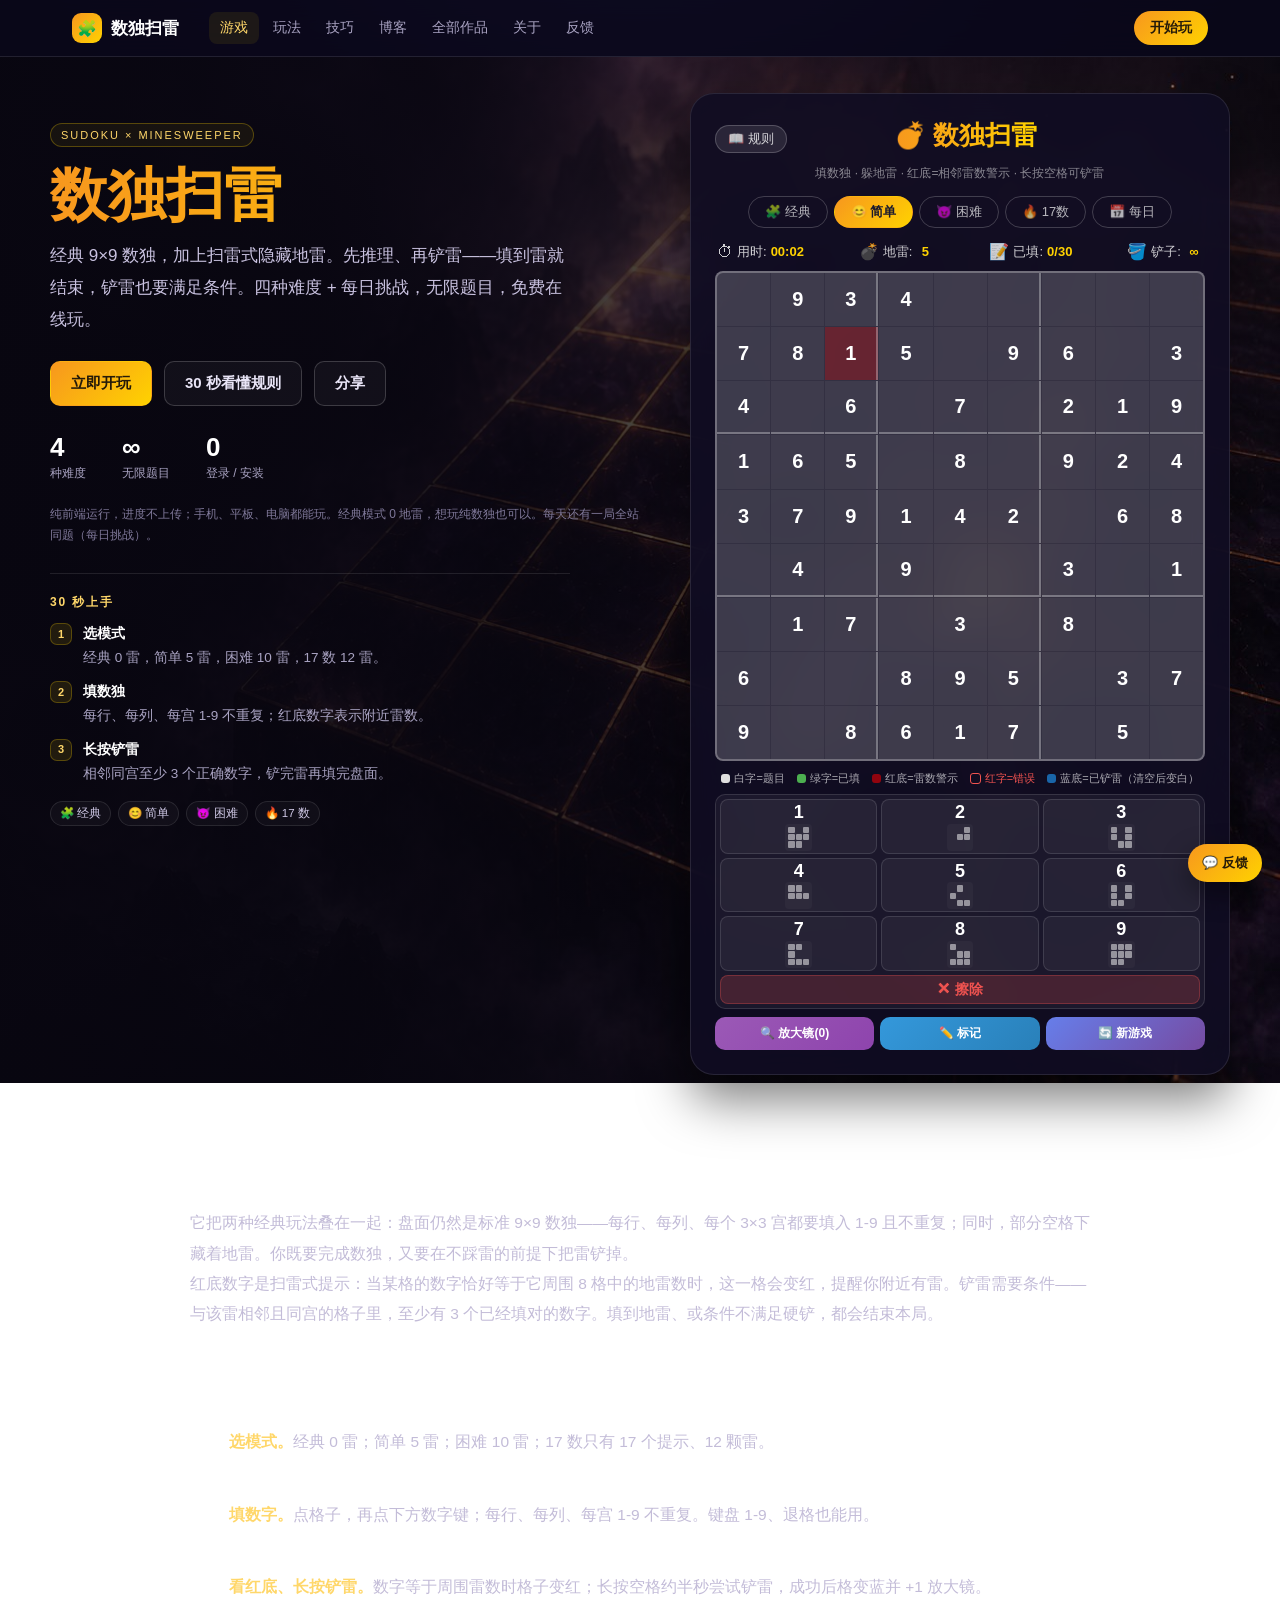
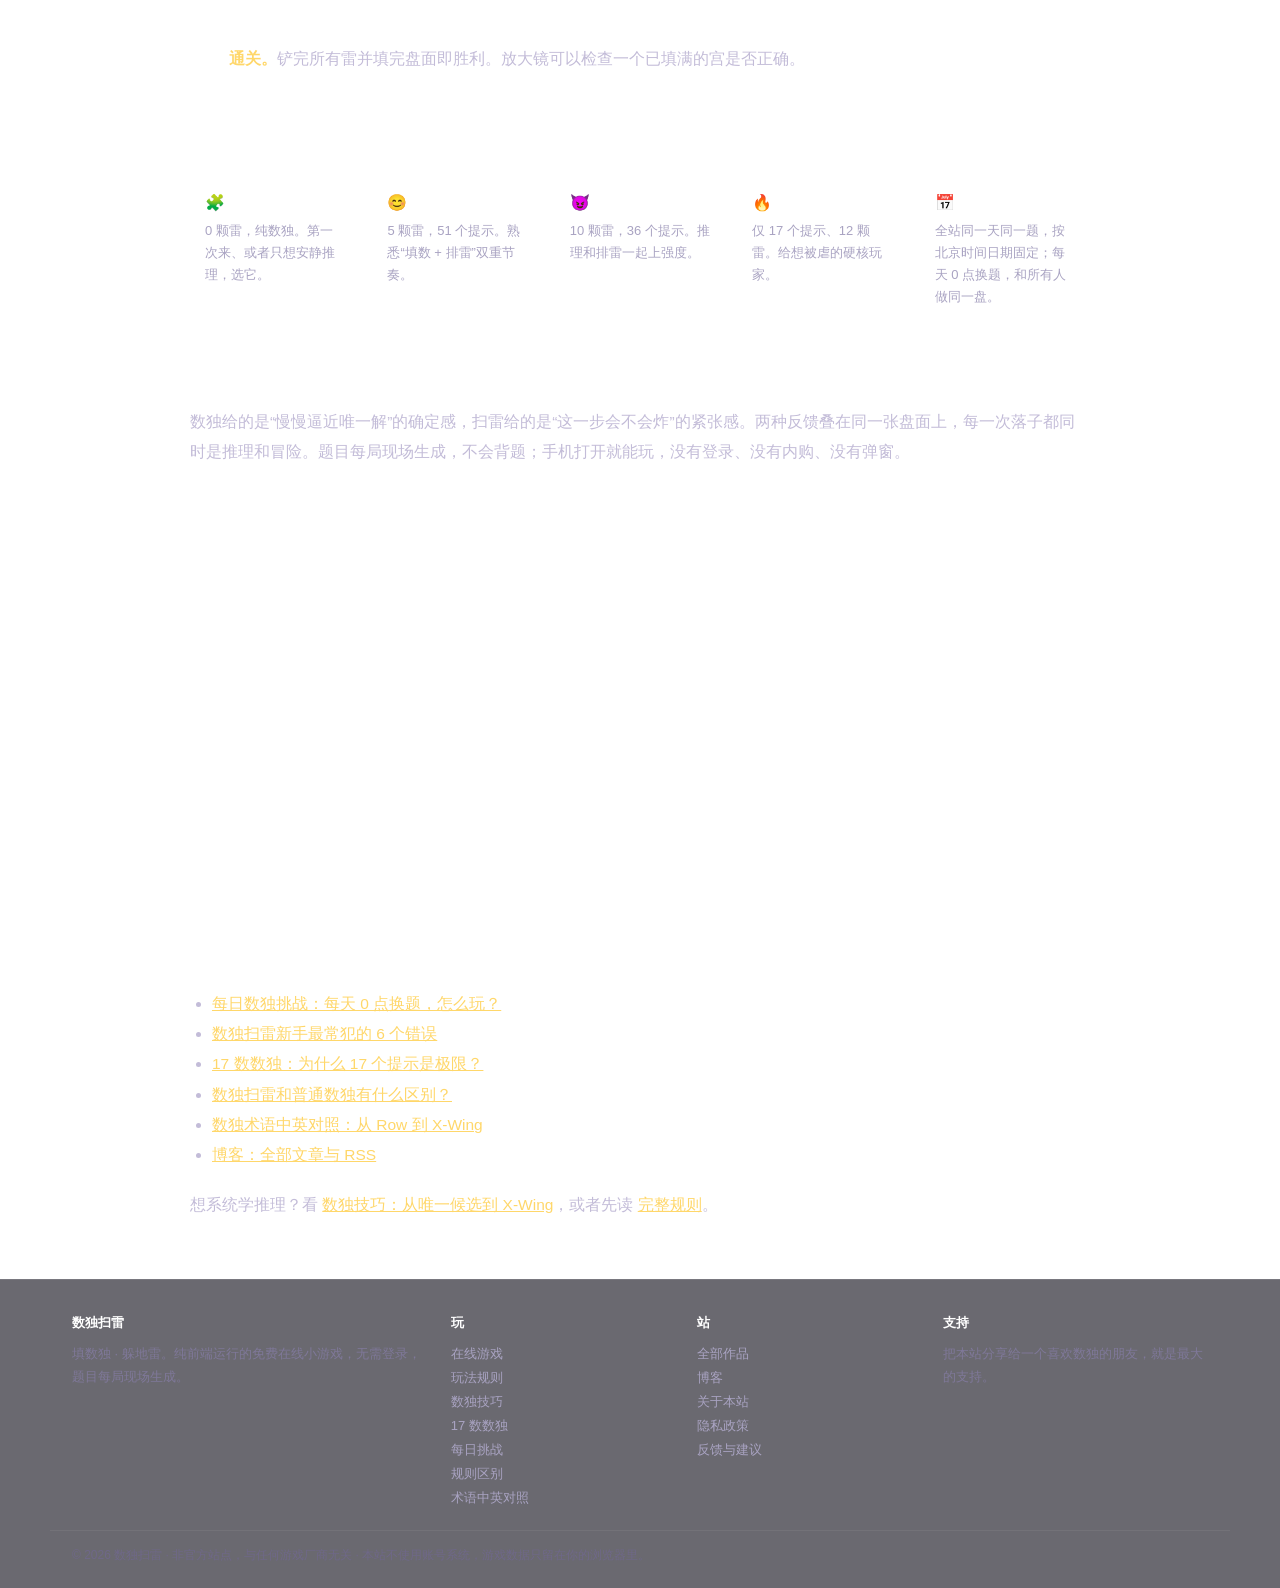
==== commit eb07b77b: "chore: 更新铲雷图例" ====
--- a/index.html
+++ b/index.html
@@ -127,7 +127,7 @@
             <span class="lg lg-player">绿字=已填</span>
             <span class="lg lg-hint">红底=雷数警示</span>
             <span class="lg lg-wrong">红字=错误</span>
-            <span class="lg lg-shoveled">蓝底=已铲雷</span>
+            <span class="lg lg-shoveled">蓝底=已铲雷（清空后变白）</span>
         </div>
 
         <!-- 数字键盘 + 缩略图 合并区域（同一个大方框） -->
@@ -177,7 +177,7 @@
                 <p><strong>🪣 铲雷（长按）</strong><br>· 填数模式下点击选中一个空格子，长按它约半秒即可尝试铲雷<br>· 铲雷条件：与该雷相邻且同宫的格子中，至少有 3 个已填对的数字<br>· 铲雷成功后该格变蓝，并获得 1 个放大镜<br>· 铲雷次数不限</p>
                 <p><strong>🔍 放大镜</strong><br>· 铲雷成功可获得放大镜，点击"放大镜"按钮进入检查模式<br>· 点击一个已填满数字的宫，检查该宫内 9 个数字是否全部正确<br>· 全部正确：该宫变绿并显示✅；有错误：显示❌，错误数字标红<br>· 每次检查消耗 1 个放大镜</p>
                 <p><strong>✏️ 标记模式</strong><br>· 点击"标记"按钮进入标记模式<br>· 点击空格子选中，再点数字按钮添加候选标记（小数字）<br>· 再次点击已标记的数字可移除<br>· 回到填数模式填入数字后，同行、同列、同宫中相同的候选标记会自动清除</p>
-                <p><strong>💣 地雷提示</strong><br>· 红色背景的数字 = 相邻 8 个格子中的地雷数，数字越大雷越多<br>· 颜色说明：白字=题目 · 绿字=已填 · 红底=雷数警示 · 红字=错误 · 蓝底=已铲雷</p>
+                <p><strong>💣 地雷提示</strong><br>· 红色背景的数字 = 相邻 8 个格子中的地雷数，数字越大雷越多<br>· 颜色说明：白字=题目 · 绿字=已填 · 红底=雷数警示 · 红字=错误 · 蓝底=已铲雷（清空后变白）</p>
                 <p><strong>🏆 胜利条件</strong><br>· 铲除所有地雷，并正确填完所有空格</p>
             </div>
             <button class="action-btn new-game" id="rules-close-btn">知道了</button>
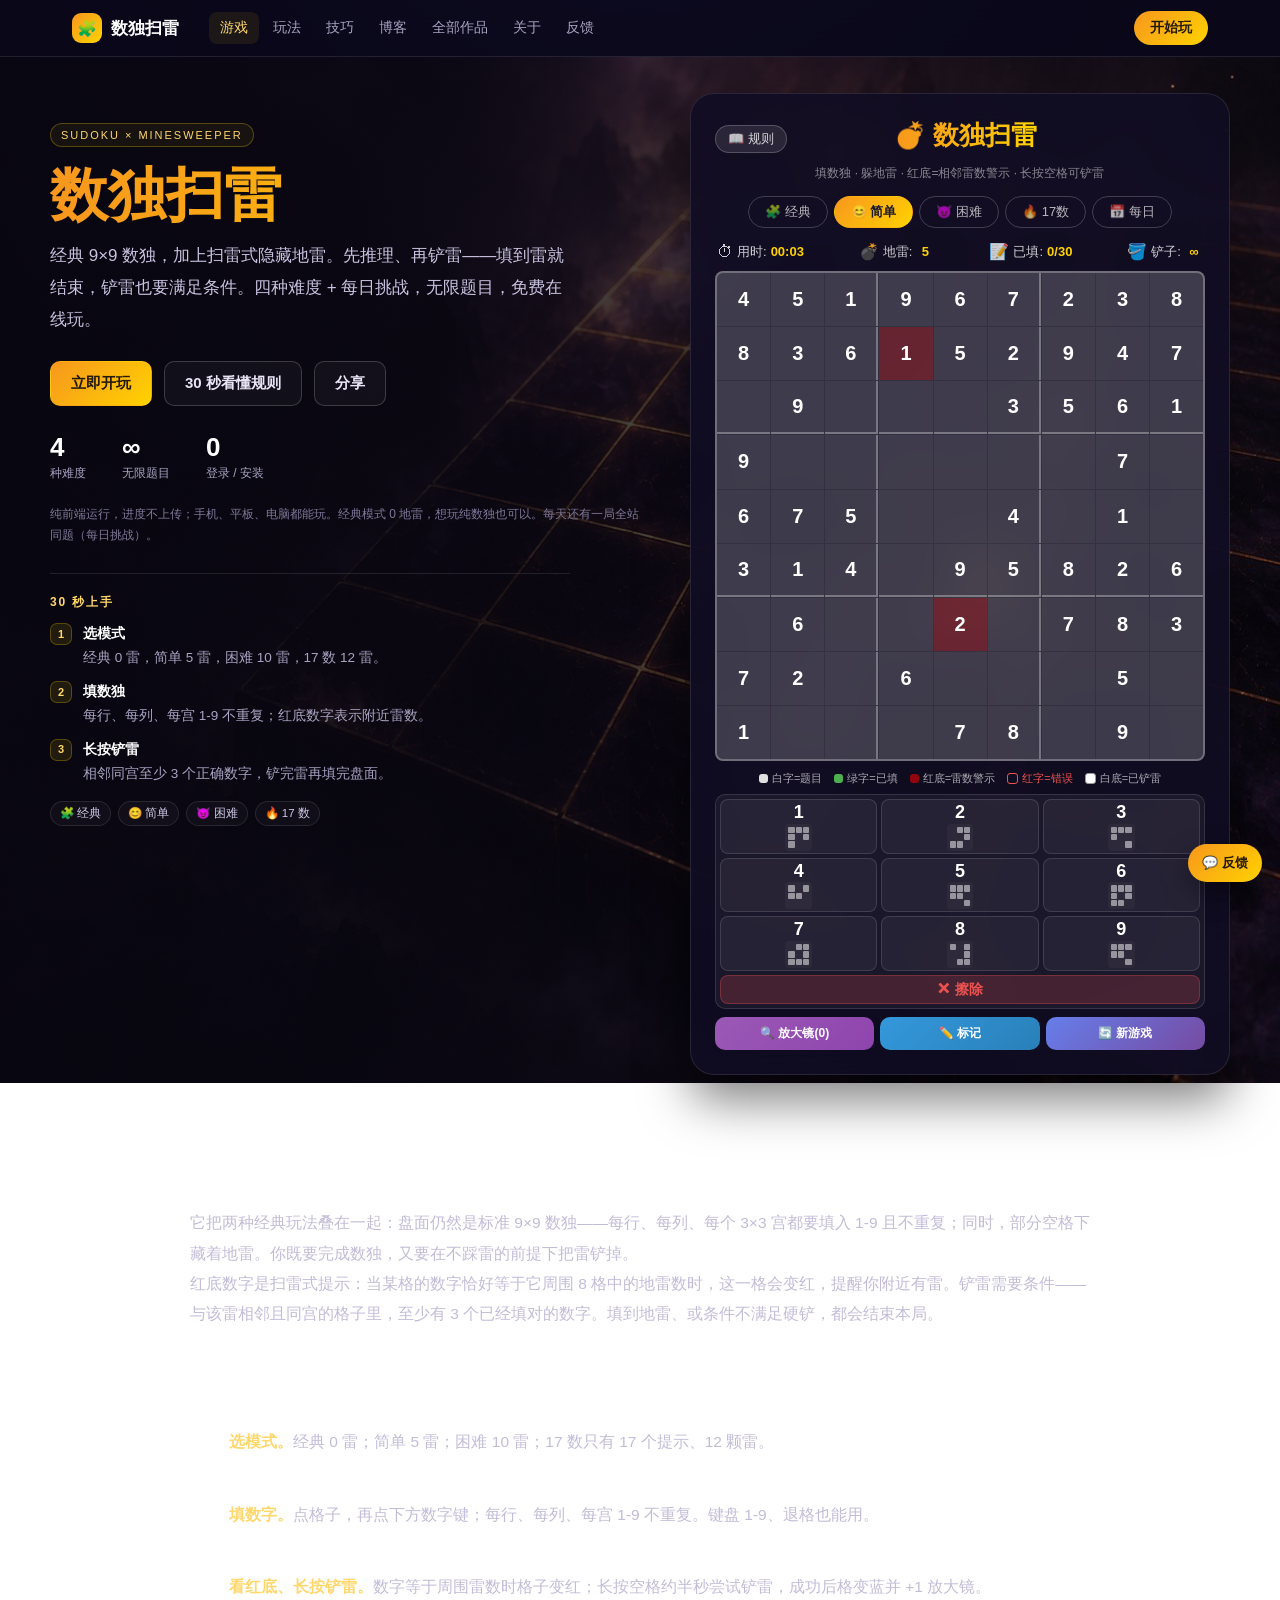
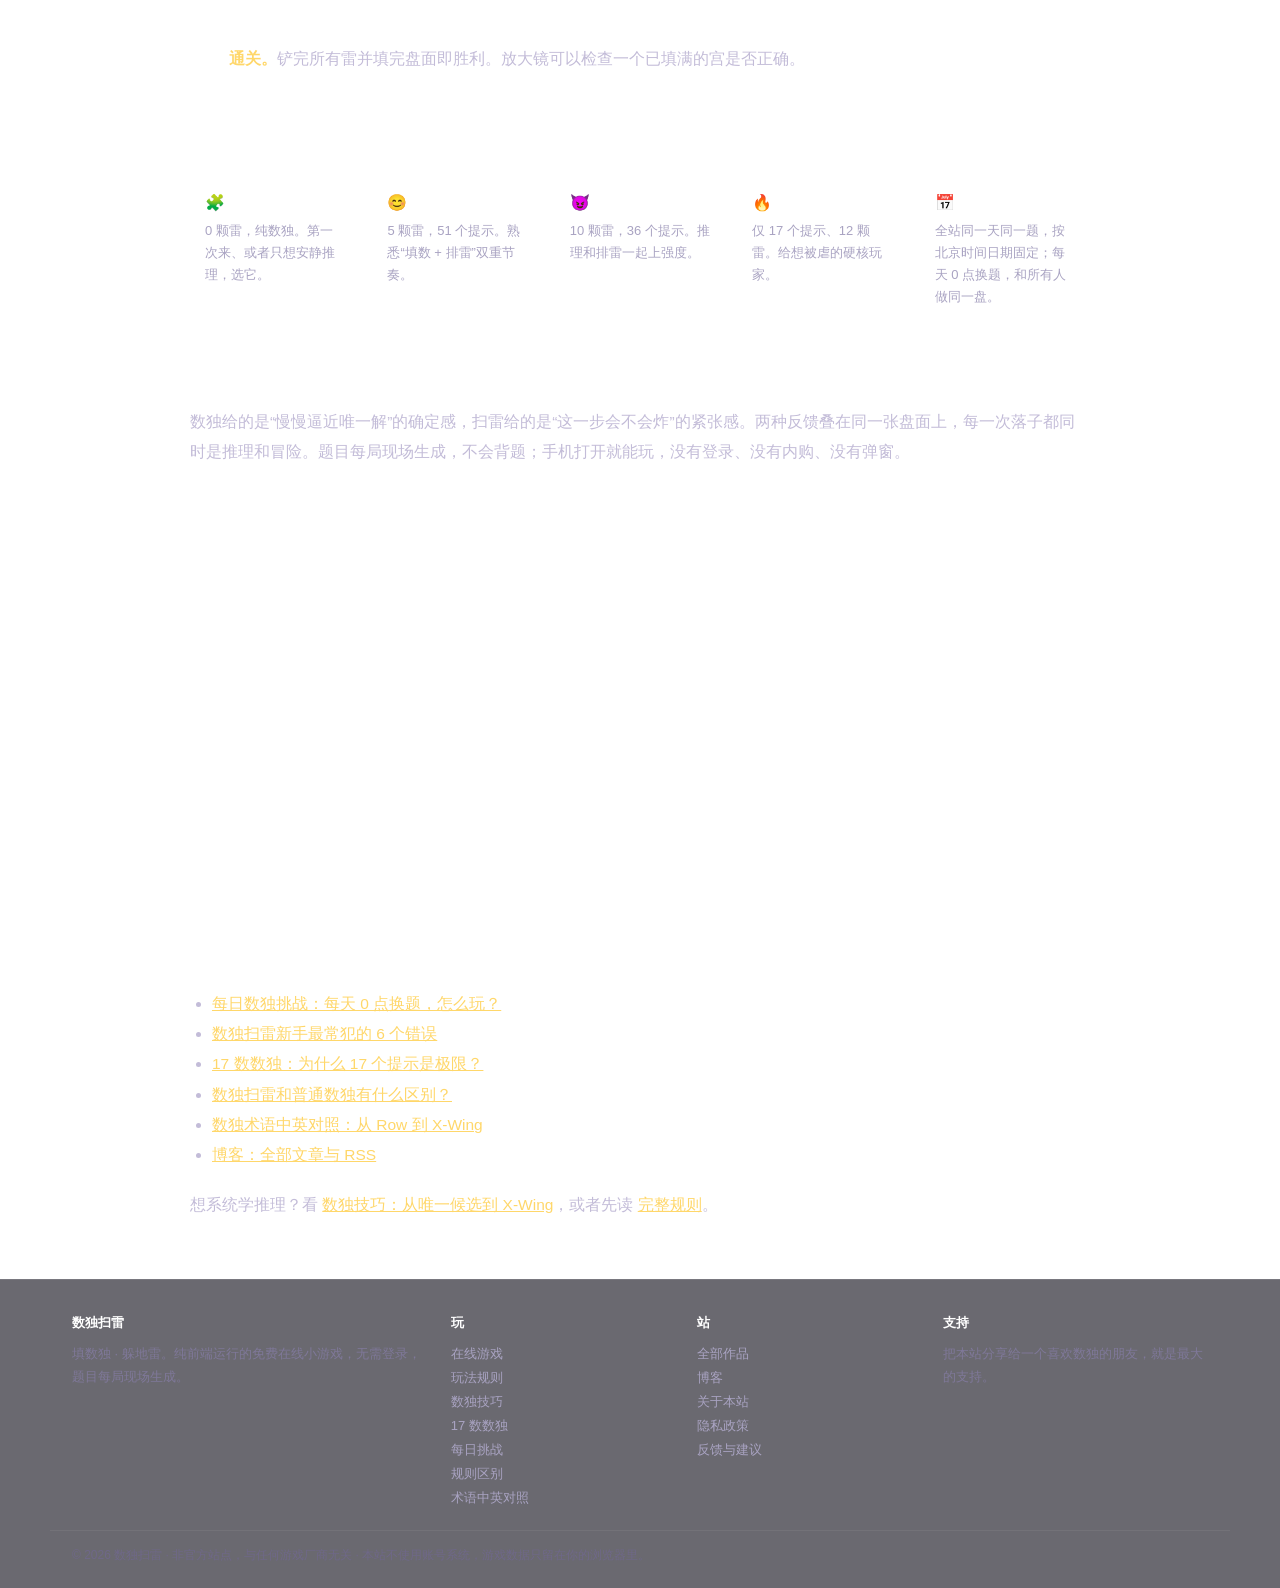
==== commit 25cc5813: "fix: 铲雷成功单格变白，方便记忆" ====
--- a/index.html
+++ b/index.html
@@ -127,7 +127,7 @@
             <span class="lg lg-player">绿字=已填</span>
             <span class="lg lg-hint">红底=雷数警示</span>
             <span class="lg lg-wrong">红字=错误</span>
-            <span class="lg lg-shoveled">蓝底=已铲雷（清空后变白）</span>
+            <span class="lg lg-shoveled">白底=已铲雷</span>
         </div>
 
         <!-- 数字键盘 + 缩略图 合并区域（同一个大方框） -->
@@ -174,10 +174,10 @@
                 <p><strong>📚 名词说明</strong><br>· <strong>行 / 列</strong>：横向一排 9 格为「行」，纵向一列为「列」<br>· <strong>宫</strong>：被白色粗线围住的 3×3 共 9 个格子，整个盘面共有 9 个宫<br>· <strong>相邻格子</strong>：与某格上下左右及斜向紧挨的格子（最多 8 个，盘面边缘的格子更少）</p>
                 <p><strong>🎯 目标</strong><br>完成数独的同时，找出并铲除所有地雷。</p>
                 <p><strong>🎮 基本玩法</strong><br>· 像普通数独一样填数字（1-9），每行、每列、每个宫内数字不重复<br>· 部分空格藏有地雷，填到地雷则游戏结束<br>· 红色背景的数字 = 该数字等于它相邻 8 个格子中的地雷数，提醒你附近有雷<br>· 有雷的格子必须先铲除，才能填数字</p>
-                <p><strong>🪣 铲雷（长按）</strong><br>· 填数模式下点击选中一个空格子，长按它约半秒即可尝试铲雷<br>· 铲雷条件：与该雷相邻且同宫的格子中，至少有 3 个已填对的数字<br>· 铲雷成功后该格变蓝，并获得 1 个放大镜<br>· 铲雷次数不限</p>
+                <p><strong>🪣 铲雷（长按）</strong><br>· 填数模式下点击选中一个空格子，长按它约半秒即可尝试铲雷<br>· 铲雷条件：与该雷相邻且同宫的格子中，至少有 3 个已填对的数字<br>· 铲雷成功后该格变白，并获得 1 个放大镜<br>· 铲雷次数不限</p>
                 <p><strong>🔍 放大镜</strong><br>· 铲雷成功可获得放大镜，点击"放大镜"按钮进入检查模式<br>· 点击一个已填满数字的宫，检查该宫内 9 个数字是否全部正确<br>· 全部正确：该宫变绿并显示✅；有错误：显示❌，错误数字标红<br>· 每次检查消耗 1 个放大镜</p>
                 <p><strong>✏️ 标记模式</strong><br>· 点击"标记"按钮进入标记模式<br>· 点击空格子选中，再点数字按钮添加候选标记（小数字）<br>· 再次点击已标记的数字可移除<br>· 回到填数模式填入数字后，同行、同列、同宫中相同的候选标记会自动清除</p>
-                <p><strong>💣 地雷提示</strong><br>· 红色背景的数字 = 相邻 8 个格子中的地雷数，数字越大雷越多<br>· 颜色说明：白字=题目 · 绿字=已填 · 红底=雷数警示 · 红字=错误 · 蓝底=已铲雷（清空后变白）</p>
+                <p><strong>💣 地雷提示</strong><br>· 红色背景的数字 = 相邻 8 个格子中的地雷数，数字越大雷越多<br>· 颜色说明：白字=题目 · 绿字=已填 · 红底=雷数警示 · 红字=错误 · 白底=已铲雷</p>
                 <p><strong>🏆 胜利条件</strong><br>· 铲除所有地雷，并正确填完所有空格</p>
             </div>
             <button class="action-btn new-game" id="rules-close-btn">知道了</button>
@@ -307,7 +307,7 @@
             boxChecked: null,   // 宫检查状态 {boxIdx: 'correct'|'wrong'|null}
             checkedErrors: null, // 检查出的错误 {row: {col: true}}
             conflictGrid: null, // 数独语法冲突 {row: {col: true}}
-            shoveled: null      // 已铲除地雷的格子（9x9 布尔数组，蓝色背景）
+            shoveled: null      // 已铲除地雷的格子（9x9 布尔数组，白色背景）
         };
 
         const gridEl = document.getElementById('sudoku-grid');
@@ -518,8 +518,6 @@
 
         function renderGrid() {
             gridEl.innerHTML = '';
-            // 所有地雷都铲完后，已铲格由蓝色变为白色，给玩家一个明确的“安全”信号
-            gridEl.classList.toggle('no-mines', state.mineCount === 0);
 
             // 计算选中格子的相关信息（用于高亮）
             let selectedVal = null;
@@ -623,7 +621,7 @@
                         cell.classList.add(boxState === 'correct' ? 'box-correct-tl' : 'box-wrong-tl');
                     }
 
-                    // 已铲除地雷的格子：蓝色背景
+                    // 已铲除地雷的格子：白色背景
                     if (state.shoveled[r][c]) {
                         cell.classList.add('shoveled');
                     }
@@ -1034,7 +1032,7 @@
 
             if (canShovelMine(row, col)) {
                 state.mineMap[row][col] = false;
-                state.shoveled[row][col] = true; // 标记为已铲雷（蓝色背景）
+                state.shoveled[row][col] = true; // 标记为已铲雷（白色背景）
                 state.mineCount--;
                 state.hintMap = calculateHints(state.mineMap);
 
@@ -1045,8 +1043,8 @@
 
                 showToast(
                     state.mineCount === 0
-                        ? '🎉 所有地雷已清空！棋盘变白，继续填完数独'
-                        : '🪣 铲雷成功！该格已标蓝，+1 放大镜',
+                        ? '🎉 所有地雷已清空！继续填完数独'
+                        : '🪣 铲雷成功！该格已标白，+1 放大镜',
                     state.mineCount === 0 ? '🎉' : '🪣'
                 );
 
--- a/style.css
+++ b/style.css
@@ -203,18 +203,19 @@
     line-height: 1.2;
 }
 
-/* 已铲除地雷的格子 - 蓝色背景 */
+/* 已铲除地雷的格子 - 白色背景，方便记住哪里铲过 */
 .sudoku-grid .cell.shoveled {
-    background: rgba(33, 150, 243, 0.3);
-}
-
-/* 所有地雷清空后：已铲格变白，明确表示“这里已经没有雷” */
-.sudoku-grid.no-mines .cell.shoveled {
     background: #ffffff;
 }
 
-.sudoku-grid.no-mines .cell.shoveled::after {
-    color: #8a6d3b;
+.sudoku-grid .cell.shoveled:hover {
+    background: #f5f5f5;
+}
+
+/* 选中已铲格时保留白底，用金框提示选中 */
+.sudoku-grid .cell.shoveled.selected {
+    background: #ffffff !important;
+    box-shadow: inset 0 0 0 2px #ffd200;
 }
 
 .sudoku-grid .cell.shoveled::after {
@@ -224,7 +225,7 @@
     right: 2px;
     font-size: 11px;
     font-weight: bold;
-    color: #81d4fa;
+    color: #43a047;
 }
 
 /* 3x3 宫格边框 */
@@ -724,7 +725,7 @@
 .lg-hint::before { background: rgba(255, 0, 0, 0.55); }
 .lg-wrong { color: #ef5350; }
 .lg-wrong::before { background: transparent; border: 1.5px solid #ef5350; }
-.lg-shoveled::before { background: rgba(33, 150, 243, 0.65); }
+.lg-shoveled::before { background: #ffffff; border: 1px solid #999; }
 
 /* 响应式 */
 @media (max-width: 480px) {
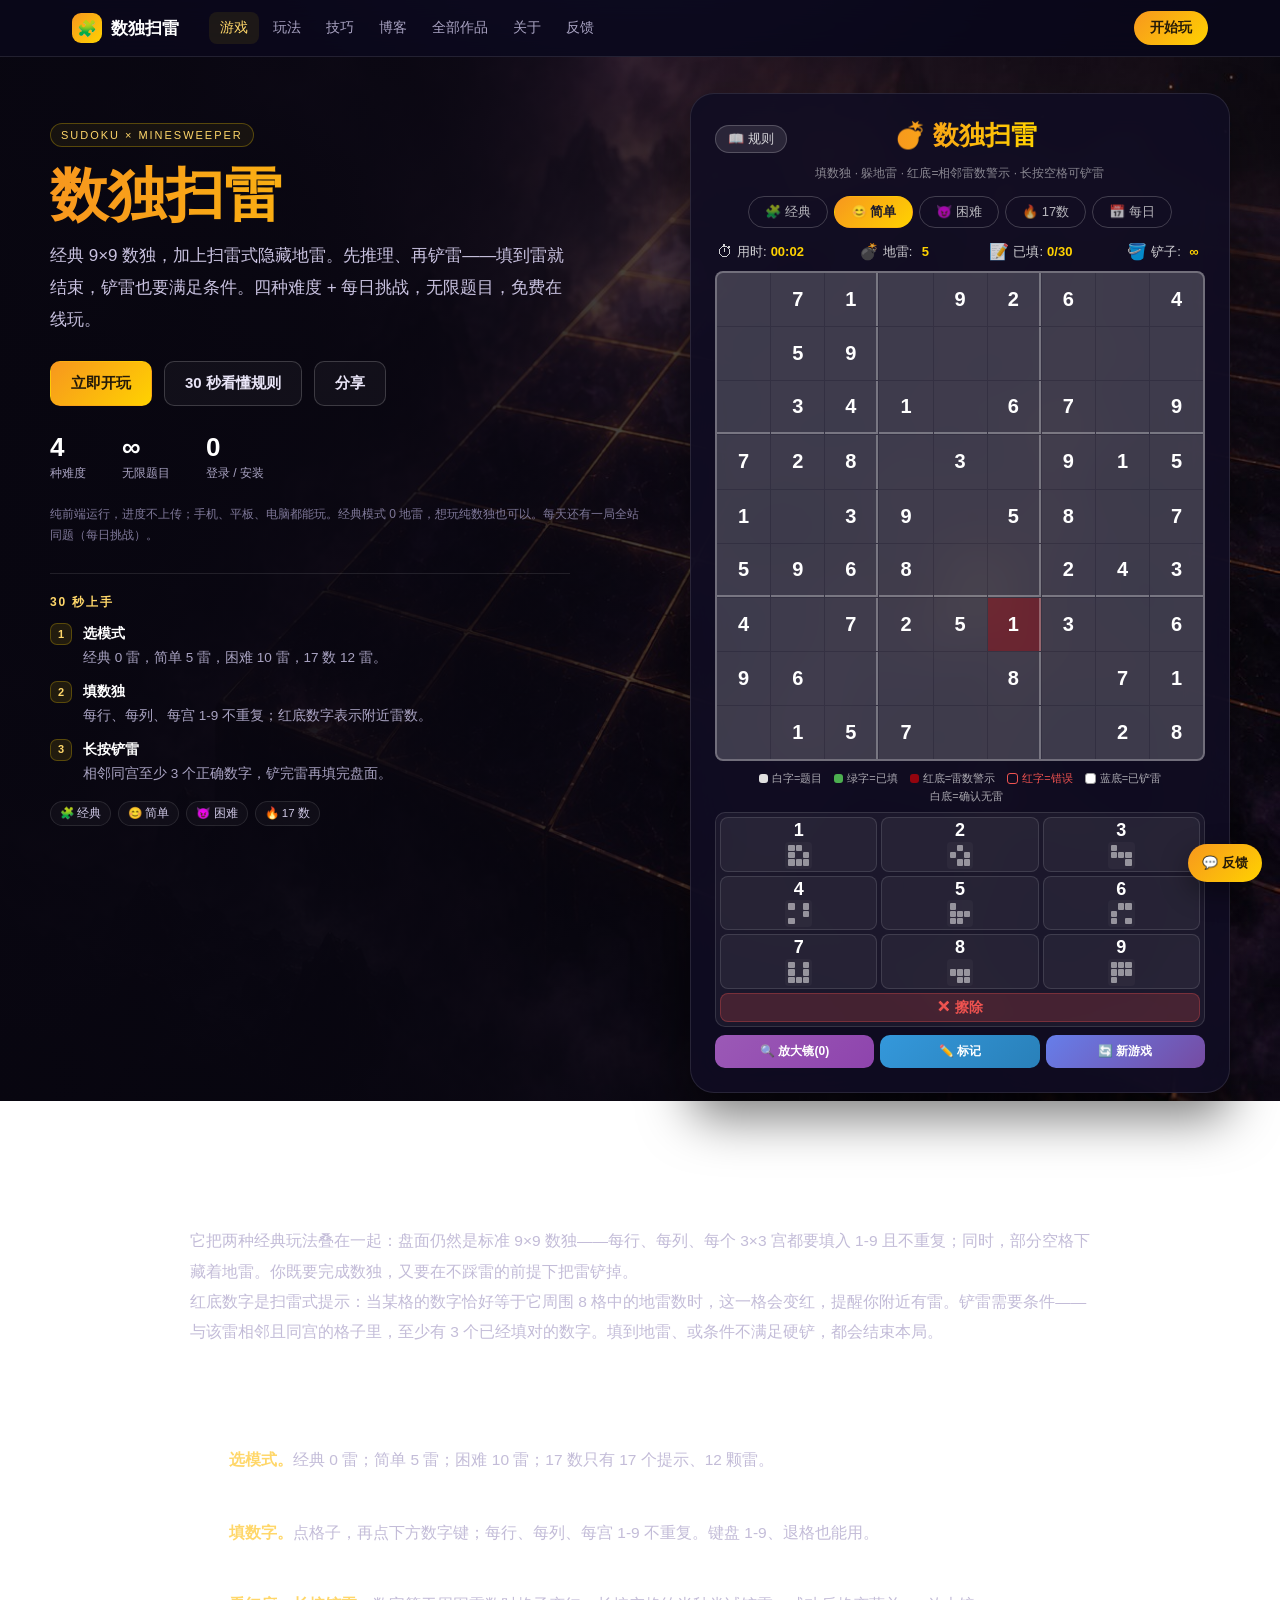
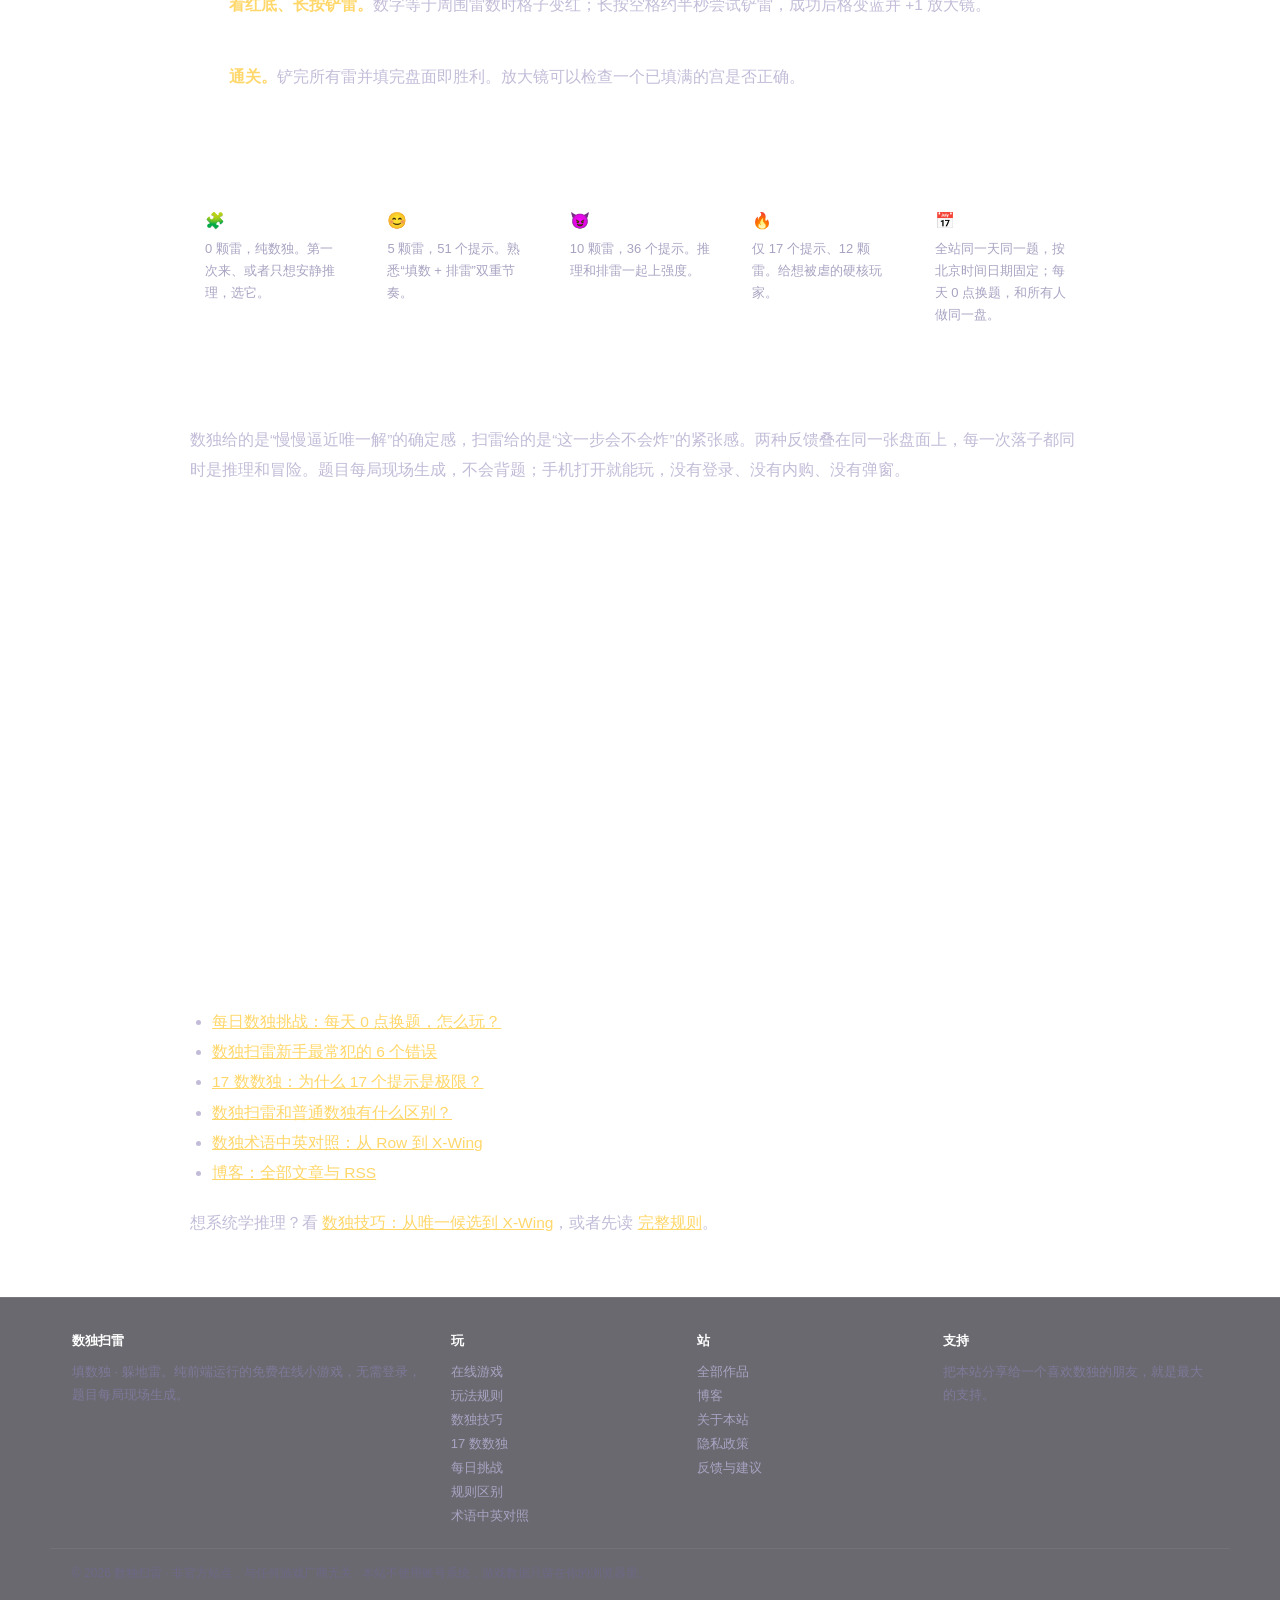
==== commit 76a675cb: "fix: 铲雷成功蓝底，确认无雷白底" ====
--- a/index.html
+++ b/index.html
@@ -81,118 +81,119 @@
         </div>
       </div>
       <div class="hero__game" id="game">
-        <div class="container">
-        <div class="header-row">
-            <button class="rules-btn" id="rules-btn">📖 规则</button>
-            <h2 class="game-title">💣 数独扫雷</h2>
-            <div style="width:60px;"></div>
-        </div>
-        <p class="subtitle">填数独 · 躲地雷 · 红底=相邻雷数警示 · 长按空格可铲雷</p>
-
-        <!-- 难度选择 -->
+        <div class="container">
+        <div class="header-row">
+            <button class="rules-btn" id="rules-btn">📖 规则</button>
+            <h2 class="game-title">💣 数独扫雷</h2>
+            <div style="width:60px;"></div>
+        </div>
+        <p class="subtitle">填数独 · 躲地雷 · 红底=相邻雷数警示 · 长按空格可铲雷</p>
+
+        <!-- 难度选择 -->
         <div class="difficulty-selector">
-            <button class="diff-btn" data-diff="classic">🧩 经典</button>
-            <button class="diff-btn active" data-diff="easy">😊 简单</button>
-            <button class="diff-btn" data-diff="hard">😈 困难</button>
+            <button class="diff-btn" data-diff="classic">🧩 经典</button>
+            <button class="diff-btn active" data-diff="easy">😊 简单</button>
+            <button class="diff-btn" data-diff="hard">😈 困难</button>
             <button class="diff-btn" data-diff="17">🔥 17数</button>
-            <button class="diff-btn" data-diff="daily">📅 每日</button>
-        </div>
-
-        <!-- 游戏信息 -->
+            <button class="diff-btn" data-diff="daily">📅 每日</button>
+        </div>
+
+        <!-- 游戏信息 -->
         <div class="game-info">
-            <div class="info-item"><span class="icon">⏱</span><span>用时:</span><span class="value" id="timer">00:00</span></div>
-            <div class="info-item">
-                <span class="icon">💣</span>
-                <span>地雷:</span>
-                <span class="value" id="mine-count">0</span>
-            </div>
-            <div class="info-item">
-                <span class="icon">📝</span>
-                <span>已填:</span>
-                <span class="value" id="filled-count">0/0</span>
-            </div>
-            <div class="info-item">
-                <span class="icon">🪣</span>
-                <span>铲子:</span>
-                <span class="value" id="shovel-count">∞</span>
-            </div>
-        </div>
-
-        <!-- 数独网格 -->
-        <div class="sudoku-grid" id="sudoku-grid"></div>
-
-        <!-- 颜色图例 -->
-        <div class="legend">
-            <span class="lg lg-given">白字=题目</span>
-            <span class="lg lg-player">绿字=已填</span>
-            <span class="lg lg-hint">红底=雷数警示</span>
-            <span class="lg lg-wrong">红字=错误</span>
-            <span class="lg lg-shoveled">白底=已铲雷</span>
-        </div>
-
-        <!-- 数字键盘 + 缩略图 合并区域（同一个大方框） -->
-        <div class="numpad-thumbnail-area">
-            <div class="numpad" id="numpad">
-                <!-- 9个数字按钮，每个内嵌对应宫格的缩略图 -->
-            </div>
-        </div>
-
-        <!-- 操作按钮 -->
-        <div class="action-bar">
-            <button class="action-btn magnify-btn" id="magnify-btn">🔍 放大镜(0)</button>
-            <button class="action-btn mark-btn" id="mark-btn">✏️ 标记</button>
-            <button class="action-btn new-game" id="new-game-btn">🔄 新游戏</button>
-        </div>
-    </div>
-
-    <!-- 胜利弹窗 -->
-    <div class="modal-overlay" id="victory-modal">
-        <div class="modal">
-            <div class="trophy">🏆</div>
-            <h2>恭喜通关！</h2>
-            <p id="victory-msg">你成功完成了数独并避开了所有地雷！</p>
-            <button class="action-btn new-game" id="play-again-btn">🎮 再来一局</button>
-        </div>
-    </div>
-
-    <!-- 失败弹窗 -->
-    <div class="modal-overlay" id="fail-modal">
-        <div class="modal">
-            <div class="trophy" style="font-size:64px;">💥</div>
-            <h2 style="background: linear-gradient(90deg, #ff4444, #ff6b6b);-webkit-background-clip:text;-webkit-text-fill-color:transparent;background-clip:text;">踩雷了！</h2>
-            <p id="fail-msg">你填到了一个有地雷的格子，游戏结束！</p>
-            <button class="action-btn new-game" id="fail-retry-btn">🔄 重新挑战</button>
-        </div>
-    </div>
-
-    <!-- 规则弹窗 -->
-    <div class="modal-overlay" id="rules-modal">
-        <div class="modal rules-modal">
-            <div class="trophy" style="font-size:40px;">📖</div>
-            <h2>游戏规则</h2>
-            <div class="rules-content">
-                <p><strong>📚 名词说明</strong><br>· <strong>行 / 列</strong>：横向一排 9 格为「行」，纵向一列为「列」<br>· <strong>宫</strong>：被白色粗线围住的 3×3 共 9 个格子，整个盘面共有 9 个宫<br>· <strong>相邻格子</strong>：与某格上下左右及斜向紧挨的格子（最多 8 个，盘面边缘的格子更少）</p>
-                <p><strong>🎯 目标</strong><br>完成数独的同时，找出并铲除所有地雷。</p>
-                <p><strong>🎮 基本玩法</strong><br>· 像普通数独一样填数字（1-9），每行、每列、每个宫内数字不重复<br>· 部分空格藏有地雷，填到地雷则游戏结束<br>· 红色背景的数字 = 该数字等于它相邻 8 个格子中的地雷数，提醒你附近有雷<br>· 有雷的格子必须先铲除，才能填数字</p>
-                <p><strong>🪣 铲雷（长按）</strong><br>· 填数模式下点击选中一个空格子，长按它约半秒即可尝试铲雷<br>· 铲雷条件：与该雷相邻且同宫的格子中，至少有 3 个已填对的数字<br>· 铲雷成功后该格变白，并获得 1 个放大镜<br>· 铲雷次数不限</p>
-                <p><strong>🔍 放大镜</strong><br>· 铲雷成功可获得放大镜，点击"放大镜"按钮进入检查模式<br>· 点击一个已填满数字的宫，检查该宫内 9 个数字是否全部正确<br>· 全部正确：该宫变绿并显示✅；有错误：显示❌，错误数字标红<br>· 每次检查消耗 1 个放大镜</p>
-                <p><strong>✏️ 标记模式</strong><br>· 点击"标记"按钮进入标记模式<br>· 点击空格子选中，再点数字按钮添加候选标记（小数字）<br>· 再次点击已标记的数字可移除<br>· 回到填数模式填入数字后，同行、同列、同宫中相同的候选标记会自动清除</p>
-                <p><strong>💣 地雷提示</strong><br>· 红色背景的数字 = 相邻 8 个格子中的地雷数，数字越大雷越多<br>· 颜色说明：白字=题目 · 绿字=已填 · 红底=雷数警示 · 红字=错误 · 白底=已铲雷</p>
-                <p><strong>🏆 胜利条件</strong><br>· 铲除所有地雷，并正确填完所有空格</p>
-            </div>
-            <button class="action-btn new-game" id="rules-close-btn">知道了</button>
-        </div>
-    </div>
-
-    <!-- 自定义提示弹窗（替代 alert） -->
-    <div class="toast-overlay" id="toast-overlay">
-        <div class="toast-box">
-            <div class="toast-icon" id="toast-icon">💡</div>
-            <div class="toast-msg" id="toast-msg">提示信息</div>
-            <button class="toast-btn" id="toast-btn">确定</button>
-        </div>
-    </div>
-
+            <div class="info-item"><span class="icon">⏱</span><span>用时:</span><span class="value" id="timer">00:00</span></div>
+            <div class="info-item">
+                <span class="icon">💣</span>
+                <span>地雷:</span>
+                <span class="value" id="mine-count">0</span>
+            </div>
+            <div class="info-item">
+                <span class="icon">📝</span>
+                <span>已填:</span>
+                <span class="value" id="filled-count">0/0</span>
+            </div>
+            <div class="info-item">
+                <span class="icon">🪣</span>
+                <span>铲子:</span>
+                <span class="value" id="shovel-count">∞</span>
+            </div>
+        </div>
+
+        <!-- 数独网格 -->
+        <div class="sudoku-grid" id="sudoku-grid"></div>
+
+        <!-- 颜色图例 -->
+        <div class="legend">
+            <span class="lg lg-given">白字=题目</span>
+            <span class="lg lg-player">绿字=已填</span>
+            <span class="lg lg-hint">红底=雷数警示</span>
+            <span class="lg lg-wrong">红字=错误</span>
+            <span class="lg lg-shoveled">蓝底=已铲雷</span>
+            <span class="lg lg-nomine">白底=确认无雷</span>
+        </div>
+
+        <!-- 数字键盘 + 缩略图 合并区域（同一个大方框） -->
+        <div class="numpad-thumbnail-area">
+            <div class="numpad" id="numpad">
+                <!-- 9个数字按钮，每个内嵌对应宫格的缩略图 -->
+            </div>
+        </div>
+
+        <!-- 操作按钮 -->
+        <div class="action-bar">
+            <button class="action-btn magnify-btn" id="magnify-btn">🔍 放大镜(0)</button>
+            <button class="action-btn mark-btn" id="mark-btn">✏️ 标记</button>
+            <button class="action-btn new-game" id="new-game-btn">🔄 新游戏</button>
+        </div>
+    </div>
+
+    <!-- 胜利弹窗 -->
+    <div class="modal-overlay" id="victory-modal">
+        <div class="modal">
+            <div class="trophy">🏆</div>
+            <h2>恭喜通关！</h2>
+            <p id="victory-msg">你成功完成了数独并避开了所有地雷！</p>
+            <button class="action-btn new-game" id="play-again-btn">🎮 再来一局</button>
+        </div>
+    </div>
+
+    <!-- 失败弹窗 -->
+    <div class="modal-overlay" id="fail-modal">
+        <div class="modal">
+            <div class="trophy" style="font-size:64px;">💥</div>
+            <h2 style="background: linear-gradient(90deg, #ff4444, #ff6b6b);-webkit-background-clip:text;-webkit-text-fill-color:transparent;background-clip:text;">踩雷了！</h2>
+            <p id="fail-msg">你填到了一个有地雷的格子，游戏结束！</p>
+            <button class="action-btn new-game" id="fail-retry-btn">🔄 重新挑战</button>
+        </div>
+    </div>
+
+    <!-- 规则弹窗 -->
+    <div class="modal-overlay" id="rules-modal">
+        <div class="modal rules-modal">
+            <div class="trophy" style="font-size:40px;">📖</div>
+            <h2>游戏规则</h2>
+            <div class="rules-content">
+                <p><strong>📚 名词说明</strong><br>· <strong>行 / 列</strong>：横向一排 9 格为「行」，纵向一列为「列」<br>· <strong>宫</strong>：被白色粗线围住的 3×3 共 9 个格子，整个盘面共有 9 个宫<br>· <strong>相邻格子</strong>：与某格上下左右及斜向紧挨的格子（最多 8 个，盘面边缘的格子更少）</p>
+                <p><strong>🎯 目标</strong><br>完成数独的同时，找出并铲除所有地雷。</p>
+                <p><strong>🎮 基本玩法</strong><br>· 像普通数独一样填数字（1-9），每行、每列、每个宫内数字不重复<br>· 部分空格藏有地雷，填到地雷则游戏结束<br>· 红色背景的数字 = 该数字等于它相邻 8 个格子中的地雷数，提醒你附近有雷<br>· 有雷的格子必须先铲除，才能填数字</p>
+                <p><strong>🪣 铲雷（长按）</strong><br>· 填数模式下点击选中一个空格子，长按它约半秒即可尝试铲雷<br>· 铲雷条件：与该雷相邻且同宫的格子中，至少有 3 个已填对的数字<br>· 铲雷成功后该格变蓝，并获得 1 个放大镜<br>· 铲雷次数不限</p>
+                <p><strong>🔍 放大镜</strong><br>· 铲雷成功可获得放大镜，点击"放大镜"按钮进入检查模式<br>· 点击一个已填满数字的宫，检查该宫内 9 个数字是否全部正确<br>· 全部正确：该宫变绿并显示✅；有错误：显示❌，错误数字标红<br>· 每次检查消耗 1 个放大镜</p>
+                <p><strong>✏️ 标记模式</strong><br>· 点击"标记"按钮进入标记模式<br>· 点击空格子选中，再点数字按钮添加候选标记（小数字）<br>· 再次点击已标记的数字可移除<br>· 回到填数模式填入数字后，同行、同列、同宫中相同的候选标记会自动清除</p>
+                <p><strong>💣 地雷提示</strong><br>· 红色背景的数字 = 相邻 8 个格子中的地雷数，数字越大雷越多<br>· 颜色说明：白字=题目 · 绿字=已填 · 红底=雷数警示 · 红字=错误 · 蓝底=已铲雷 · 白底=确认无雷</p>
+                <p><strong>🏆 胜利条件</strong><br>· 铲除所有地雷，并正确填完所有空格</p>
+            </div>
+            <button class="action-btn new-game" id="rules-close-btn">知道了</button>
+        </div>
+    </div>
+
+    <!-- 自定义提示弹窗（替代 alert） -->
+    <div class="toast-overlay" id="toast-overlay">
+        <div class="toast-box">
+            <div class="toast-icon" id="toast-icon">💡</div>
+            <div class="toast-msg" id="toast-msg">提示信息</div>
+            <button class="toast-btn" id="toast-btn">确定</button>
+        </div>
+    </div>
+
     
       </div>
     </div>
@@ -281,152 +282,153 @@
   <div class="site-footer__bottom">© 2026 数独扫雷 · 非官方站点，与任何游戏厂商无关 · 本站不使用账号系统，游戏数据只留在你的浏览器里。</div>
 </footer>
 <a class="feedback-fab" href="feedback.html" aria-label="反馈与建议">💬 反馈</a>
-<script src="sudoku.js"></script>
-    <script>
-        // ============================================================
-        // 游戏主逻辑
-        // ============================================================
-
-        // 游戏状态
-        let state = {
-            puzzle: [],        // 题目（0=空格）
-            solution: [],      // 完整解
-            playerGrid: [],    // 玩家当前填的数字
-            mineMap: [],       // 地雷位置
-            hintMap: [],       // 提示数字（周围雷数）
-            selectedCell: null, // 当前选中的格子 {row, col}
-            selectedNum: null,  // 当前选中的数字（无选中格子时，点击数字按钮高亮该数字）
-            difficulty: 'easy',
-            mineCount: 0,
-            gameOver: false,
-            explodedCell: null, // 踩雷的格子 {row, col}
-            markMode: false,    // 标记模式
-            markGrid: null,     // 标记数字 {row: {col: Set<num>}}
-            magnifyCount: 0,    // 放大镜剩余次数
-            magnifyMax: 7,      // 放大镜上限
-            boxChecked: null,   // 宫检查状态 {boxIdx: 'correct'|'wrong'|null}
-            checkedErrors: null, // 检查出的错误 {row: {col: true}}
-            conflictGrid: null, // 数独语法冲突 {row: {col: true}}
-            shoveled: null      // 已铲除地雷的格子（9x9 布尔数组，白色背景）
-        };
-
-        const gridEl = document.getElementById('sudoku-grid');
-        const mineCountEl = document.getElementById('mine-count');
-        const filledCountEl = document.getElementById('filled-count');
-        const shovelCountEl = document.getElementById('shovel-count');
-        const markBtn = document.getElementById('mark-btn');
-        const magnifyBtn = document.getElementById('magnify-btn');
-        const numpadEl = document.getElementById('numpad');
-        const victoryModal = document.getElementById('victory-modal');
-        const failModal = document.getElementById('fail-modal');
-        const victoryMsg = document.getElementById('victory-msg');
-        const failMsg = document.getElementById('fail-msg');
-        const toastOverlay = document.getElementById('toast-overlay');
-        const toastMsg = document.getElementById('toast-msg');
-        const toastIcon = document.getElementById('toast-icon');
-        const toastBtn = document.getElementById('toast-btn');
-
-        // ---------- 自定义弹窗（替代 alert） ----------
-
-        function showToast(msg, icon) {
-            toastIcon.textContent = icon || '💡';
-            toastMsg.textContent = msg;
-            toastOverlay.classList.add('show');
-        }
-
-        function hideToast() {
-            toastOverlay.classList.remove('show');
-        }
-
-        toastBtn.addEventListener('click', hideToast);
-        toastOverlay.addEventListener('click', (e) => {
-            if (e.target === toastOverlay) hideToast();
-        });
-
-        // 获取某个格子所在的3x3宫范围
-        function getBoxRange(row, col) {
-            const startRow = Math.floor(row / 3) * 3;
-            const startCol = Math.floor(col / 3) * 3;
-            return { startRow, startCol, endRow: startRow + 3, endCol: startCol + 3 };
-        }
-
-        // 获取某个格子周围8格中，在同一3x3宫内的邻居
-        function getNeighborsInBox(row, col) {
-            const box = getBoxRange(row, col);
-            const neighbors = [];
-            for (let dr = -1; dr <= 1; dr++) {
-                for (let dc = -1; dc <= 1; dc++) {
-                    if (dr === 0 && dc === 0) continue;
-                    const nr = row + dr;
-                    const nc = col + dc;
-                    if (nr >= box.startRow && nr < box.endRow &&
-                        nc >= box.startCol && nc < box.endCol &&
-                        nr >= 0 && nr < 9 && nc >= 0 && nc < 9) {
-                        neighbors.push([nr, nc]);
-                    }
-                }
-            }
-            return neighbors;
-        }
-
-        // 检查某个雷是否可以被铲除
-        function canShovelMine(row, col) {
-            if (!state.mineMap[row][col]) return false;
-
-            const neighbors = getNeighborsInBox(row, col);
-            let correctCount = 0;
-
-            for (const [nr, nc] of neighbors) {
-                if (state.playerGrid[nr][nc] !== 0 &&
-                    state.playerGrid[nr][nc] === state.solution[nr][nc]) {
-                    correctCount++;
-                }
-            }
-
-            return correctCount >= 3;
-        }
-
-        // 获取宫格索引 (0-8)
-        function getBoxIndex(row, col) {
-            return Math.floor(row / 3) * 3 + Math.floor(col / 3);
-        }
-
-        // 检查某个宫格是否所有格都填了数字
-        function isBoxFilled(boxIdx) {
-            const startRow = Math.floor(boxIdx / 3) * 3;
-            const startCol = (boxIdx % 3) * 3;
-            for (let r = startRow; r < startRow + 3; r++) {
-                for (let c = startCol; c < startCol + 3; c++) {
-                    if (state.puzzle[r][c] === 0 && state.playerGrid[r][c] === 0) {
-                        return false;
-                    }
-                }
-            }
-            return true;
-        }
-
-        // 检查某个宫格内所有数字是否正确
-        function checkBox(boxIdx) {
-            const startRow = Math.floor(boxIdx / 3) * 3;
-            const startCol = (boxIdx % 3) * 3;
-            let allCorrect = true;
-            const errors = {};
-
-            for (let r = startRow; r < startRow + 3; r++) {
-                for (let c = startCol; c < startCol + 3; c++) {
-                    if (state.puzzle[r][c] === 0) {
-                        if (state.playerGrid[r][c] !== state.solution[r][c]) {
-                            allCorrect = false;
-                            if (!errors[r]) errors[r] = {};
-                            errors[r][c] = true;
-                        }
-                    }
-                }
-            }
-
-            return { allCorrect, errors };
-        }
-
+<script src="sudoku.js"></script>
+    <script>
+        // ============================================================
+        // 游戏主逻辑
+        // ============================================================
+
+        // 游戏状态
+        let state = {
+            puzzle: [],        // 题目（0=空格）
+            solution: [],      // 完整解
+            playerGrid: [],    // 玩家当前填的数字
+            mineMap: [],       // 地雷位置
+            hintMap: [],       // 提示数字（周围雷数）
+            selectedCell: null, // 当前选中的格子 {row, col}
+            selectedNum: null,  // 当前选中的数字（无选中格子时，点击数字按钮高亮该数字）
+            difficulty: 'easy',
+            mineCount: 0,
+            gameOver: false,
+            explodedCell: null, // 踩雷的格子 {row, col}
+            markMode: false,    // 标记模式
+            markGrid: null,     // 标记数字 {row: {col: Set<num>}}
+            magnifyCount: 0,    // 放大镜剩余次数
+            magnifyMax: 7,      // 放大镜上限
+            boxChecked: null,   // 宫检查状态 {boxIdx: 'correct'|'wrong'|null}
+            checkedErrors: null, // 检查出的错误 {row: {col: true}}
+            conflictGrid: null, // 数独语法冲突 {row: {col: true}}
+            shoveled: null,     // 已铲除地雷的格子（9x9 布尔数组，蓝色背景 + 绿✓）
+            noMine: null        // 长按确认没有雷的格子（9x9 布尔数组，白色背景）
+        };
+
+        const gridEl = document.getElementById('sudoku-grid');
+        const mineCountEl = document.getElementById('mine-count');
+        const filledCountEl = document.getElementById('filled-count');
+        const shovelCountEl = document.getElementById('shovel-count');
+        const markBtn = document.getElementById('mark-btn');
+        const magnifyBtn = document.getElementById('magnify-btn');
+        const numpadEl = document.getElementById('numpad');
+        const victoryModal = document.getElementById('victory-modal');
+        const failModal = document.getElementById('fail-modal');
+        const victoryMsg = document.getElementById('victory-msg');
+        const failMsg = document.getElementById('fail-msg');
+        const toastOverlay = document.getElementById('toast-overlay');
+        const toastMsg = document.getElementById('toast-msg');
+        const toastIcon = document.getElementById('toast-icon');
+        const toastBtn = document.getElementById('toast-btn');
+
+        // ---------- 自定义弹窗（替代 alert） ----------
+
+        function showToast(msg, icon) {
+            toastIcon.textContent = icon || '💡';
+            toastMsg.textContent = msg;
+            toastOverlay.classList.add('show');
+        }
+
+        function hideToast() {
+            toastOverlay.classList.remove('show');
+        }
+
+        toastBtn.addEventListener('click', hideToast);
+        toastOverlay.addEventListener('click', (e) => {
+            if (e.target === toastOverlay) hideToast();
+        });
+
+        // 获取某个格子所在的3x3宫范围
+        function getBoxRange(row, col) {
+            const startRow = Math.floor(row / 3) * 3;
+            const startCol = Math.floor(col / 3) * 3;
+            return { startRow, startCol, endRow: startRow + 3, endCol: startCol + 3 };
+        }
+
+        // 获取某个格子周围8格中，在同一3x3宫内的邻居
+        function getNeighborsInBox(row, col) {
+            const box = getBoxRange(row, col);
+            const neighbors = [];
+            for (let dr = -1; dr <= 1; dr++) {
+                for (let dc = -1; dc <= 1; dc++) {
+                    if (dr === 0 && dc === 0) continue;
+                    const nr = row + dr;
+                    const nc = col + dc;
+                    if (nr >= box.startRow && nr < box.endRow &&
+                        nc >= box.startCol && nc < box.endCol &&
+                        nr >= 0 && nr < 9 && nc >= 0 && nc < 9) {
+                        neighbors.push([nr, nc]);
+                    }
+                }
+            }
+            return neighbors;
+        }
+
+        // 检查某个雷是否可以被铲除
+        function canShovelMine(row, col) {
+            if (!state.mineMap[row][col]) return false;
+
+            const neighbors = getNeighborsInBox(row, col);
+            let correctCount = 0;
+
+            for (const [nr, nc] of neighbors) {
+                if (state.playerGrid[nr][nc] !== 0 &&
+                    state.playerGrid[nr][nc] === state.solution[nr][nc]) {
+                    correctCount++;
+                }
+            }
+
+            return correctCount >= 3;
+        }
+
+        // 获取宫格索引 (0-8)
+        function getBoxIndex(row, col) {
+            return Math.floor(row / 3) * 3 + Math.floor(col / 3);
+        }
+
+        // 检查某个宫格是否所有格都填了数字
+        function isBoxFilled(boxIdx) {
+            const startRow = Math.floor(boxIdx / 3) * 3;
+            const startCol = (boxIdx % 3) * 3;
+            for (let r = startRow; r < startRow + 3; r++) {
+                for (let c = startCol; c < startCol + 3; c++) {
+                    if (state.puzzle[r][c] === 0 && state.playerGrid[r][c] === 0) {
+                        return false;
+                    }
+                }
+            }
+            return true;
+        }
+
+        // 检查某个宫格内所有数字是否正确
+        function checkBox(boxIdx) {
+            const startRow = Math.floor(boxIdx / 3) * 3;
+            const startCol = (boxIdx % 3) * 3;
+            let allCorrect = true;
+            const errors = {};
+
+            for (let r = startRow; r < startRow + 3; r++) {
+                for (let c = startCol; c < startCol + 3; c++) {
+                    if (state.puzzle[r][c] === 0) {
+                        if (state.playerGrid[r][c] !== state.solution[r][c]) {
+                            allCorrect = false;
+                            if (!errors[r]) errors[r] = {};
+                            errors[r][c] = true;
+                        }
+                    }
+                }
+            }
+
+            return { allCorrect, errors };
+        }
+
         // ---------- 计时器 ----------
         var timerEl = document.getElementById('timer');
         var timerId = null;
@@ -457,822 +459,827 @@
             if (timerStart) tickTimer();
         }
 
-        // ---------- 初始化游戏 ----------
-
-        function initGame(difficulty) {
-            state.difficulty = difficulty;
-            state.gameOver = false;
-            state.selectedCell = null;
-            state.selectedNum = null;
-            state.explodedCell = null;
-            state.markMode = false;
-            state.markGrid = Array.from({ length: 9 }, () => ({}));
-            state.boxChecked = {};
-            state.checkedErrors = Array.from({ length: 9 }, () => ({}));
-            state.conflictGrid = Array.from({ length: 9 }, () => ({}));
-            state.shoveled = Array.from({ length: 9 }, () => Array(9).fill(false));
-
-            // 放大镜模式重置
-            magnifyMode = false;
-            // 放大镜初始为0，每铲一个雷给一个，有上限
-            state.magnifyCount = 0;
-            switch (difficulty) {
+        // ---------- 初始化游戏 ----------
+
+        function initGame(difficulty) {
+            state.difficulty = difficulty;
+            state.gameOver = false;
+            state.selectedCell = null;
+            state.selectedNum = null;
+            state.explodedCell = null;
+            state.markMode = false;
+            state.markGrid = Array.from({ length: 9 }, () => ({}));
+            state.boxChecked = {};
+            state.checkedErrors = Array.from({ length: 9 }, () => ({}));
+            state.conflictGrid = Array.from({ length: 9 }, () => ({}));
+            state.shoveled = Array.from({ length: 9 }, () => Array(9).fill(false));
+            state.noMine = Array.from({ length: 9 }, () => Array(9).fill(false));
+
+            // 放大镜模式重置
+            magnifyMode = false;
+            // 放大镜初始为0，每铲一个雷给一个，有上限
+            state.magnifyCount = 0;
+            switch (difficulty) {
                 case 'daily': state.magnifyMax = 5; break;
-                case 'easy': state.magnifyMax = 7; break;
-                case 'hard': state.magnifyMax = 5; break;
-                case '17': state.magnifyMax = 3; break;
-                default: state.magnifyMax = 7;
-            }
-
-            // 生成数独
+                case 'easy': state.magnifyMax = 7; break;
+                case 'hard': state.magnifyMax = 5; break;
+                case '17': state.magnifyMax = 3; break;
+                default: state.magnifyMax = 7;
+            }
+
+            // 生成数独
             const isDaily = difficulty === 'daily';
             if (isDaily) setRng(mulberry32(dailySeed()));
-            const { puzzle, solution } = generatePuzzle(difficulty);
-            state.puzzle = puzzle;
-            state.solution = solution;
-
-            // 初始化玩家网格
-            state.playerGrid = puzzle.map(row => [...row]);
-
-            // 放置地雷
-            state.mineCount = getMineCount(difficulty);
+            const { puzzle, solution } = generatePuzzle(difficulty);
+            state.puzzle = puzzle;
+            state.solution = solution;
+
+            // 初始化玩家网格
+            state.playerGrid = puzzle.map(row => [...row]);
+
+            // 放置地雷
+            state.mineCount = getMineCount(difficulty);
             state.mineMap = placeMines(puzzle, state.mineCount);
-            if (isDaily) setRng(Math.random);
-
-            // 计算提示
-            state.hintMap = calculateHints(state.mineMap);
-
-            // 更新UI
-            updateDifficultyButtons();
-            updateModeButtons();
-            renderGrid();
-            renderNumpad();
-            updateInfo();
-            updateMagnifyButton();
-            victoryModal.classList.remove('show');
+            if (isDaily) setRng(Math.random);
+
+            // 计算提示
+            state.hintMap = calculateHints(state.mineMap);
+
+            // 更新UI
+            updateDifficultyButtons();
+            updateModeButtons();
+            renderGrid();
+            renderNumpad();
+            updateInfo();
+            updateMagnifyButton();
+            victoryModal.classList.remove('show');
             failModal.classList.remove('show');
-            startTimer();
-        }
-
-        // ---------- 渲染网格 ----------
-
-        function renderGrid() {
-            gridEl.innerHTML = '';
-
-            // 计算选中格子的相关信息（用于高亮）
-            let selectedVal = null;
-            let selectedRow = -1;
-            let selectedCol = -1;
-            let selectedBoxStartRow = -1;
-            let selectedBoxStartCol = -1;
-
-            if (state.selectedCell) {
-                selectedRow = state.selectedCell.row;
-                selectedCol = state.selectedCell.col;
-                // 获取选中格子的值（优先 playerGrid，其次 puzzle）
-                const pv = state.playerGrid[selectedRow][selectedCol];
-                selectedVal = pv !== 0 ? pv : state.puzzle[selectedRow][selectedCol];
-                const box = getBoxRange(selectedRow, selectedCol);
-                selectedBoxStartRow = box.startRow;
-                selectedBoxStartCol = box.startCol;
-            }
-
-            for (let r = 0; r < 9; r++) {
-                for (let c = 0; c < 9; c++) {
-                    const cell = document.createElement('div');
-                    cell.className = 'cell';
-                    cell.dataset.row = r;
-                    cell.dataset.col = c;
-
-                    const isGiven = state.puzzle[r][c] !== 0;
-                    const playerVal = state.playerGrid[r][c];
-                    const marks = state.markGrid[r][c];
-
-                    // 同行/列/宫高亮
-                    if (selectedRow >= 0) {
-                        if (r === selectedRow || c === selectedCol ||
-                            (r >= selectedBoxStartRow && r < selectedBoxStartRow + 3 &&
-                             c >= selectedBoxStartCol && c < selectedBoxStartCol + 3)) {
-                            cell.classList.add('related');
-                        }
-                    }
-
-                    // 相同数字高亮（非0且非选中格本身）
-                    if (selectedVal !== null && selectedVal !== 0 &&
-                        !(r === selectedRow && c === selectedCol)) {
-                        const cellVal = isGiven ? state.puzzle[r][c] : playerVal;
-                        if (cellVal === selectedVal) {
-                            cell.classList.add('highlighted');
-                        }
-                    }
-
-                    // 无选中格子时，selectedNum 高亮所有包含该数字的格子
-                    if (state.selectedCell === null && state.selectedNum !== null) {
-                        const cellVal = isGiven ? state.puzzle[r][c] : playerVal;
-                        if (cellVal === state.selectedNum) {
-                            cell.classList.add('highlighted');
-                        }
-                    }
-
-                    // 显示数字
-                    if (isGiven) {
-                        cell.textContent = state.puzzle[r][c];
-                        cell.classList.add('given');
-                    } else if (playerVal !== 0) {
-                        cell.textContent = playerVal;
-                        cell.classList.add('player');
-                        // 检查出的错误标红（用 checked-wrong）
-                        if (state.checkedErrors[r] && state.checkedErrors[r][c]) {
-                            cell.classList.add('checked-wrong');
-                        }
-                        // 数独语法冲突标红（用 conflict）
-                        if (state.conflictGrid[r] && state.conflictGrid[r][c]) {
-                            cell.classList.add('conflict');
-                        }
-                    }
-
-                    // 有标记数字且没有大数字时，显示3x3 grid固定位置小数字
-                    if (marks && marks.size > 0 && playerVal === 0) {
-                        const compact = document.createElement('div');
-                        compact.className = 'marks-compact';
-                        for (let pos = 1; pos <= 9; pos++) {
-                            const span = document.createElement('span');
-                            span.className = 'mark-num';
-                            if (marks.has(pos)) {
-                                span.textContent = pos;
-                            }
-                            compact.appendChild(span);
-                        }
-                        cell.appendChild(compact);
-                    }
-
-                    // 红色提示：该格有数字，且数字恰好等于相邻格子中的雷数
-                    if (shouldShowHint(r, c, state.puzzle, state.playerGrid, state.hintMap)) {
-                        cell.classList.add('hint');
-                    }
-
-                    // 放大镜检查结果：通过的宫整宫变绿，宫左上角显示✅/❌徽标
-                    const boxIdx = getBoxIndex(r, c);
-                    const boxState = state.boxChecked[boxIdx];
-                    if (boxState === 'correct') {
-                        cell.classList.add('box-correct');
-                    }
-                    if (boxState && r % 3 === 0 && c % 3 === 0) {
-                        cell.classList.add(boxState === 'correct' ? 'box-correct-tl' : 'box-wrong-tl');
-                    }
-
-                    // 已铲除地雷的格子：白色背景
-                    if (state.shoveled[r][c]) {
-                        cell.classList.add('shoveled');
-                    }
-
-                    // 踩雷爆炸效果
-                    if (state.explodedCell &&
-                        state.explodedCell.row === r &&
-                        state.explodedCell.col === c) {
-                        cell.classList.add('exploded');
-                        cell.textContent = '';
-                    }
-
-                    // 选中状态
-                    if (state.selectedCell &&
-                        state.selectedCell.row === r &&
-                        state.selectedCell.col === c) {
-                        cell.classList.add('selected');
-                    }
-
-                    // 标记模式：显示9宫格虚线（方便点击选中）
-                    if (state.markMode && !isGiven && playerVal === 0) {
-                        cell.classList.add('mark-mode');
-                        // 在标记模式下，如果已经有紧凑小数字，也显示虚线
-                        // 但不要覆盖紧凑小数字，所以只在无内容时加虚线
-                        if (!marks || marks.size === 0) {
-                            const markGrid = document.createElement('div');
-                            markGrid.className = 'mark-grid';
-                            for (let i = 1; i <= 9; i++) {
-                                const mc = document.createElement('div');
-                                mc.className = 'mark-cell';
-                                mc.dataset.num = i;
-                                markGrid.appendChild(mc);
-                            }
-                            cell.appendChild(markGrid);
-                        }
-                    }
-
-                    cell.addEventListener('click', () => onCellClick(r, c));
-
-                    // 长按铲雷：填数模式下按住空格子约0.6秒触发铲雷
-                    cell.addEventListener('pointerdown', (e) => {
-                        if (e.button !== 0) return;
-                        if (state.gameOver || state.markMode || magnifyMode) return;
-                        // 只有空格才可能藏雷，有数字的格子长按无意义
-                        if (state.puzzle[r][c] !== 0 || state.playerGrid[r][c] !== 0) return;
-                        cancelPressTimer();
-                        pressCellEl = cell;
-                        pressStartXY = { x: e.clientX, y: e.clientY };
-                        cell.classList.add('pressing');
-                        pressTimer = setTimeout(() => {
-                            pressTimer = null;
-                            if (pressCellEl) { pressCellEl.classList.remove('pressing'); pressCellEl = null; }
-                            tryShovel(r, c);
-                        }, 600);
-                    });
-                    cell.addEventListener('pointermove', (e) => {
-                        // 手指/鼠标移动超过10px视为滚动或拖动，取消长按
-                        if (pressTimer && pressStartXY &&
-                            Math.hypot(e.clientX - pressStartXY.x, e.clientY - pressStartXY.y) > 10) {
-                            cancelPressTimer();
-                        }
-                    });
-                    cell.addEventListener('pointerup', cancelPressTimer);
-                    cell.addEventListener('pointerleave', cancelPressTimer);
-                    cell.addEventListener('pointercancel', cancelPressTimer);
-
-                    gridEl.appendChild(cell);
-                }
-            }
-        }
-
-        // ---------- 渲染数字键盘（每个按钮内嵌对应数字的分布图） ----------
-
-        function renderNumpad() {
-            numpadEl.innerHTML = '';
-
-            // 获取选中格子的值（用于数字键盘高亮）
-            let selectedVal = null;
-            if (state.selectedCell) {
-                const { row, col } = state.selectedCell;
-                const pv = state.playerGrid[row][col];
-                selectedVal = pv !== 0 ? pv : state.puzzle[row][col];
-            }
-
-            for (let num = 1; num <= 9; num++) {
-                const wrapper = document.createElement('div');
-                wrapper.className = 'num-btn-wrapper';
-                wrapper.dataset.num = num;
-
-                // 数字键盘高亮：选中格子的值等于该数字
-                if (selectedVal !== null && selectedVal !== 0 && selectedVal === num) {
-                    wrapper.classList.add('highlighted');
-                }
-
-                // 数字标签
-                const label = document.createElement('div');
-                label.className = 'num-label';
-                label.textContent = num;
-                wrapper.appendChild(label);
-
-                // 缩略图（3x3宫格分布图：每个小格代表一个3x3宫，该数字在宫中有出现则亮起）
-                const thumb = document.createElement('div');
-                thumb.className = 'num-thumb';
-
-                for (let bi = 0; bi < 9; bi++) {
-                    const tc = document.createElement('div');
-                    tc.className = 'nt-cell';
-                    // 检查该3x3宫中是否有数字 num
-                    const startRow = Math.floor(bi / 3) * 3;
-                    const startCol = (bi % 3) * 3;
-                    let found = false;
-                    for (let r = startRow; r < startRow + 3 && !found; r++) {
-                        for (let c = startCol; c < startCol + 3 && !found; c++) {
-                            const puzzleVal = state.puzzle[r][c];
-                            const playerVal = state.playerGrid[r][c];
-                            const cellVal = puzzleVal !== 0 ? puzzleVal : playerVal;
-                            if (cellVal === num) {
-                                found = true;
-                            }
-                        }
-                    }
-                    if (found) {
-                        tc.classList.add('filled');
-                    }
-                    thumb.appendChild(tc);
-                }
-
-                wrapper.appendChild(thumb);
-
-                // 点击整个 wrapper -> 无选中格子时选中该数字高亮，有选中格子时填数字
-                wrapper.addEventListener('click', (e) => {
-                    if (state.selectedCell === null) {
-                        // 无选中格子 -> 选中该数字，高亮所有包含该数字的格子
-                        state.selectedNum = num;
-                        renderGrid();
-                        renderNumpad();
-                    } else {
-                        placeNumber(num);
-                    }
-                });
-
-                numpadEl.appendChild(wrapper);
-            }
-
-            // 擦除按钮
-            const eraseWrapper = document.createElement('div');
-            eraseWrapper.className = 'num-btn-wrapper erase-wrapper';
-            const eraseLabel = document.createElement('div');
-            eraseLabel.className = 'num-label';
-            eraseLabel.textContent = '✕ 擦除';
-            eraseWrapper.appendChild(eraseLabel);
-            eraseWrapper.addEventListener('click', () => placeNumber(0));
-            numpadEl.appendChild(eraseWrapper);
-        }
-
-        // ---------- 放大镜模式 ----------
-
-        let magnifyMode = false;      // 放大镜模式
-        let magnifyHintShown = false; // 检查模式提示只弹一次
-        let shovelHintShown = false;  // 长按铲雷提示只弹一次
-
-        // ---------- 长按铲雷 ----------
-
-        let pressTimer = null;   // 长按计时器
-        let pressCellEl = null;  // 正在长按的格子元素
-        let pressStartXY = null; // 按下起点（用于判断是否移动）
-
-        function cancelPressTimer() {
-            if (pressTimer) { clearTimeout(pressTimer); pressTimer = null; }
-            if (pressCellEl) { pressCellEl.classList.remove('pressing'); pressCellEl = null; }
-            pressStartXY = null;
-        }
-
-        // 切换放大镜模式
-        function toggleMagnifyMode() {
-            if (state.gameOver) return;
-            if (state.magnifyCount <= 0) {
-                showToast('🔍 放大镜用完了！铲雷成功可获得放大镜', '🔍');
-                return;
-            }
-            magnifyMode = !magnifyMode;
-            if (magnifyMode) {
-                state.markMode = false;
-                updateModeButtons();
-                // 提示只在第一次进入时弹出一次
-                if (!magnifyHintShown) {
-                    magnifyHintShown = true;
-                    showToast('🔍 检查模式：点击一个已填满数字的宫进行检查', '🔍');
-                }
-            }
-            renderGrid();
-            updateMagnifyButton();
-        }
-
-        // 在点击格子时处理放大镜检查
-        function tryMagnifyCell(row, col) {
-            if (state.gameOver) return;
-            if (state.magnifyCount <= 0) {
-                magnifyMode = false;
-                updateMagnifyButton();
-                renderGrid();
-                showToast('🔍 放大镜用完了！', '🔍');
-                return;
-            }
-
-            const boxIdx = getBoxIndex(row, col);
-
-            if (state.boxChecked[boxIdx]) {
-                showToast('该宫已经检查过了！', '✅');
-                magnifyMode = false;
-                updateMagnifyButton();
-                renderGrid();
-                return;
-            }
-
-            if (!isBoxFilled(boxIdx)) {
-                showToast('该宫还有空格未填，请先填满数字！', '📝');
-                magnifyMode = false;
-                updateMagnifyButton();
-                renderGrid();
-                return;
-            }
-
-            // 消耗放大镜
-            state.magnifyCount--;
-
-            // 检查宫格
-            const result = checkBox(boxIdx);
-            if (result.allCorrect) {
-                state.boxChecked[boxIdx] = 'correct';
-                showToast('✅ 检查通过！该宫内 9 个数字全部正确', '✅');
-            } else {
-                state.boxChecked[boxIdx] = 'wrong';
-                // 记录错误位置并统计
-                let errCount = 0;
-                for (const r in result.errors) {
-                    for (const c in result.errors[r]) {
-                        state.checkedErrors[r][c] = true;
-                        errCount++;
-                    }
-                }
-                showToast(`❌ 该宫有 ${errCount} 个错误数字，已标红显示`, '❌');
-            }
-
-            magnifyMode = false;
-            updateMagnifyButton();
-            renderNumpad();
-            renderGrid();
-        }
-
-        // ---------- 更新信息栏 ----------
-
-        function updateInfo() {
-            mineCountEl.textContent = state.mineCount;
-
-            let filled = 0;
-            let totalEmpty = 0;
-            for (let r = 0; r < 9; r++) {
-                for (let c = 0; c < 9; c++) {
-                    if (state.puzzle[r][c] === 0) {
-                        totalEmpty++;
-                        if (state.playerGrid[r][c] !== 0) {
-                            filled++;
-                        }
-                    }
-                }
-            }
-            filledCountEl.textContent = `${filled}/${totalEmpty}`;
-        }
-
-        // ---------- 更新难度按钮 ----------
-
-        function updateDifficultyButtons() {
-            document.querySelectorAll('.diff-btn').forEach(btn => {
-                btn.classList.toggle('active', btn.dataset.diff === state.difficulty);
-            });
-        }
-
-        // ---------- 更新模式按钮 ----------
-
-        function updateModeButtons() {
-            // 标记按钮
-            if (state.markMode) {
-                markBtn.textContent = '✏️ 标记中';
-                markBtn.classList.add('active');
-            } else {
-                markBtn.textContent = '✏️ 标记';
-                markBtn.classList.remove('active');
-            }
-        }
-
-        // ---------- 更新放大镜按钮 ----------
-
-        function updateMagnifyButton() {
-            magnifyBtn.textContent = `🔍 放大镜(${state.magnifyCount})`;
-            if (state.magnifyCount > 0) {
-                magnifyBtn.classList.add('can-use');
-            } else {
-                magnifyBtn.classList.remove('can-use');
-            }
-            if (magnifyMode) {
-                magnifyBtn.classList.add('active');
-            } else {
-                magnifyBtn.classList.remove('active');
-            }
-        }
-
-        // ---------- 切换标记模式 ----------
-
-        function toggleMarkMode() {
-            if (state.gameOver) return;
-            state.markMode = !state.markMode;
-            if (state.markMode) {
-                magnifyMode = false;
-            }
-            state.selectedCell = null;
-            updateModeButtons();
-            updateMagnifyButton();
-            renderGrid();
-        }
-
-        // ---------- 标记数字（通过选中格子 + 键盘输入） ----------
-
-        function toggleMark(row, col, num) {
-            if (state.gameOver) return;
-            if (state.puzzle[row][col] !== 0) return; // 提示格不能标记
-            if (state.playerGrid[row][col] !== 0) return; // 有数字不能标记
-
-            if (!state.markGrid[row][col]) {
-                state.markGrid[row][col] = new Set();
-            }
-
-            if (state.markGrid[row][col].has(num)) {
-                state.markGrid[row][col].delete(num);
-                if (state.markGrid[row][col].size === 0) {
-                    delete state.markGrid[row][col];
-                }
-            } else {
-                state.markGrid[row][col].add(num);
-            }
-
-            renderGrid();
-        }
-
-        // 填入数字后，自动清除同行/同列/同宫中该数字的候选标记
-        function clearMarksAround(row, col, num) {
-            const box = getBoxRange(row, col);
-            for (let r = 0; r < 9; r++) {
-                for (let c = 0; c < 9; c++) {
-                    const sameRow = r === row;
-                    const sameCol = c === col;
-                    const sameBox = r >= box.startRow && r < box.endRow &&
-                                    c >= box.startCol && c < box.endCol;
-                    if (!sameRow && !sameCol && !sameBox) continue;
-
-                    const marks = state.markGrid[r][c];
-                    if (marks && marks.has(num)) {
-                        marks.delete(num);
-                        if (marks.size === 0) {
-                            delete state.markGrid[r][c];
-                        }
-                    }
-                }
-            }
-        }
-
-        // ---------- 点击格子 ----------
-
-        function onCellClick(row, col) {
-            if (state.gameOver) return;
-
-            // 放大镜模式
-            if (magnifyMode) {
-                tryMagnifyCell(row, col);
-                return;
-            }
-
-            // 标记模式：选中格子，等待键盘输入标记数字
-            if (state.markMode) {
-                if (state.puzzle[row][col] !== 0 || state.playerGrid[row][col] !== 0) {
-                    return; // 有数字的格不能标记
-                }
-                state.selectedCell = { row, col };
-                renderGrid();
-                return;
-            }
-
-            // 填数模式：选中格子（清除数字高亮）
-            state.selectedNum = null;
-            state.selectedCell = { row, col };
-            // 长按铲雷的操作提示只在第一次选中空格子时弹一次
-            if (!shovelHintShown && state.puzzle[row][col] === 0 && state.playerGrid[row][col] === 0) {
-                shovelHintShown = true;
-                showToast('💡 长按选中的空格子可尝试铲雷', '💡');
-            }
-            renderGrid();
-        }
-
-        // ---------- 铲子逻辑 ----------
-
-        function tryShovel(row, col) {
-            if (state.gameOver) return;
-            if (!state.mineMap[row][col]) {
-                showToast('🪣 这个格子没有地雷，换个格子试试！', '🪣');
-                renderGrid();
-                return;
-            }
-
-            if (canShovelMine(row, col)) {
-                state.mineMap[row][col] = false;
-                state.shoveled[row][col] = true; // 标记为已铲雷（白色背景）
-                state.mineCount--;
-                state.hintMap = calculateHints(state.mineMap);
-
-                // 每铲一个雷给一个放大镜（不超过上限）
-                if (state.magnifyCount < state.magnifyMax) {
-                    state.magnifyCount++;
-                }
-
-                showToast(
-                    state.mineCount === 0
-                        ? '🎉 所有地雷已清空！继续填完数独'
-                        : '🪣 铲雷成功！该格已标白，+1 放大镜',
-                    state.mineCount === 0 ? '🎉' : '🪣'
-                );
-
-                renderGrid();
-                renderNumpad();
-                updateInfo();
-                updateMagnifyButton();
-
-                if (checkVictory(state.puzzle, state.solution, state.playerGrid, state.mineMap)) {
-                    state.gameOver = true;
-                    renderGrid();
-                    updateInfo();
-                    showVictory();
-                }
-            } else {
-                state.gameOver = true;
-                state.explodedCell = { row, col };
-                renderGrid();
-                updateInfo();
-
-                failMsg.textContent = '💥 条件不满足！与该雷相邻且同宫的格子中，正确数字不足 3 个，铲雷失败！';
-                setTimeout(() => {
-                    stopTimer(); failModal.classList.add('show');
-                }, 500);
-            }
-        }
-
-        // 检查数独语法冲突（同行/列/宫是否有相同数字）
-        function hasSudokuConflict(row, col, num) {
-            if (num === 0) return false;
-            // 检查行
-            for (let c = 0; c < 9; c++) {
-                if (c === col) continue;
-                const val = state.puzzle[row][c] !== 0 ? state.puzzle[row][c] : state.playerGrid[row][c];
-                if (val === num) return true;
-            }
-            // 检查列
-            for (let r = 0; r < 9; r++) {
-                if (r === row) continue;
-                const val = state.puzzle[r][col] !== 0 ? state.puzzle[r][col] : state.playerGrid[r][col];
-                if (val === num) return true;
-            }
-            // 检查宫
-            const box = getBoxRange(row, col);
-            for (let r = box.startRow; r < box.endRow; r++) {
-                for (let c = box.startCol; c < box.endCol; c++) {
-                    if (r === row && c === col) continue;
-                    const val = state.puzzle[r][c] !== 0 ? state.puzzle[r][c] : state.playerGrid[r][c];
-                    if (val === num) return true;
-                }
-            }
-            return false;
-        }
-
-        // ---------- 填数字 / 标记数字 ----------
-
-        function placeNumber(num) {
-            if (state.gameOver) return;
-
-            // 标记模式下：给选中的格子添加/移除标记数字
-            if (state.markMode) {
-                if (!state.selectedCell) {
-                    showToast('请先点击一个空格子，再点数字来标记', '✏️');
-                    return;
-                }
-                const { row, col } = state.selectedCell;
-                if (state.puzzle[row][col] !== 0) return;
-                if (state.playerGrid[row][col] !== 0) return;
-
-                if (num === 0) {
-                    // 擦除：清除该格所有标记
-                    if (state.markGrid[row][col]) {
-                        delete state.markGrid[row][col];
-                        renderGrid();
-                    }
-                    return;
-                }
-
-                toggleMark(row, col, num);
-                return;
-            }
-
-            // 填数模式
-            if (!state.selectedCell) return;
-
-            const { row, col } = state.selectedCell;
-
-            if (state.puzzle[row][col] !== 0) return;
-
-            // 有标记数字时，填大数字会清除标记
-            if (state.markGrid[row][col]) {
-                delete state.markGrid[row][col];
-            }
-
-            // 如果该格有雷，踩雷！（擦除操作不触发）
-            if (num !== 0 && state.mineMap[row][col]) {
-                state.gameOver = true;
-                state.explodedCell = { row, col };
-                renderGrid();
-                updateInfo();
-
-                failMsg.textContent = '💥 你填到了一个有地雷的格子，游戏结束！';
-                setTimeout(() => {
-                    stopTimer(); failModal.classList.add('show');
-                }, 500);
-                return;
-            }
-
-            // 安全，填入数字
-            state.playerGrid[row][col] = num;
-
-            // 清除该格旧的冲突标记
-            if (state.conflictGrid[row] && state.conflictGrid[row][col]) {
-                delete state.conflictGrid[row][col];
-            }
-
-            if (num !== 0) {
-                // 检查数独语法冲突
-                if (hasSudokuConflict(row, col, num)) {
-                    if (!state.conflictGrid[row]) state.conflictGrid[row] = {};
-                    state.conflictGrid[row][col] = true;
-                }
-
-                // 自动清除同行/同列/同宫中该数字的候选标记
-                clearMarksAround(row, col, num);
-            }
-
-            // 检查胜利
-            if (checkVictory(state.puzzle, state.solution, state.playerGrid, state.mineMap)) {
-                state.gameOver = true;
-                renderGrid();
-                updateInfo();
-                showVictory();
-                return;
-            }
-
-            renderGrid();
-            renderNumpad();
-            updateInfo();
-        }
-
-        // ---------- 胜利弹窗 ----------
-
-        function showVictory() {
-            const diffNames = { classic: '经典', easy: '简单', hard: '困难', '17': '17数', daily: '每日挑战' };
-            victoryMsg.textContent = state.difficulty === 'classic' ? '难度：经典 | 数独完成！' : `难度：${diffNames[state.difficulty]} | 所有地雷已铲除，数独完成！`;
+            startTimer();
+        }
+
+        // ---------- 渲染网格 ----------
+
+        function renderGrid() {
+            gridEl.innerHTML = '';
+
+            // 计算选中格子的相关信息（用于高亮）
+            let selectedVal = null;
+            let selectedRow = -1;
+            let selectedCol = -1;
+            let selectedBoxStartRow = -1;
+            let selectedBoxStartCol = -1;
+
+            if (state.selectedCell) {
+                selectedRow = state.selectedCell.row;
+                selectedCol = state.selectedCell.col;
+                // 获取选中格子的值（优先 playerGrid，其次 puzzle）
+                const pv = state.playerGrid[selectedRow][selectedCol];
+                selectedVal = pv !== 0 ? pv : state.puzzle[selectedRow][selectedCol];
+                const box = getBoxRange(selectedRow, selectedCol);
+                selectedBoxStartRow = box.startRow;
+                selectedBoxStartCol = box.startCol;
+            }
+
+            for (let r = 0; r < 9; r++) {
+                for (let c = 0; c < 9; c++) {
+                    const cell = document.createElement('div');
+                    cell.className = 'cell';
+                    cell.dataset.row = r;
+                    cell.dataset.col = c;
+
+                    const isGiven = state.puzzle[r][c] !== 0;
+                    const playerVal = state.playerGrid[r][c];
+                    const marks = state.markGrid[r][c];
+
+                    // 同行/列/宫高亮
+                    if (selectedRow >= 0) {
+                        if (r === selectedRow || c === selectedCol ||
+                            (r >= selectedBoxStartRow && r < selectedBoxStartRow + 3 &&
+                             c >= selectedBoxStartCol && c < selectedBoxStartCol + 3)) {
+                            cell.classList.add('related');
+                        }
+                    }
+
+                    // 相同数字高亮（非0且非选中格本身）
+                    if (selectedVal !== null && selectedVal !== 0 &&
+                        !(r === selectedRow && c === selectedCol)) {
+                        const cellVal = isGiven ? state.puzzle[r][c] : playerVal;
+                        if (cellVal === selectedVal) {
+                            cell.classList.add('highlighted');
+                        }
+                    }
+
+                    // 无选中格子时，selectedNum 高亮所有包含该数字的格子
+                    if (state.selectedCell === null && state.selectedNum !== null) {
+                        const cellVal = isGiven ? state.puzzle[r][c] : playerVal;
+                        if (cellVal === state.selectedNum) {
+                            cell.classList.add('highlighted');
+                        }
+                    }
+
+                    // 显示数字
+                    if (isGiven) {
+                        cell.textContent = state.puzzle[r][c];
+                        cell.classList.add('given');
+                    } else if (playerVal !== 0) {
+                        cell.textContent = playerVal;
+                        cell.classList.add('player');
+                        // 检查出的错误标红（用 checked-wrong）
+                        if (state.checkedErrors[r] && state.checkedErrors[r][c]) {
+                            cell.classList.add('checked-wrong');
+                        }
+                        // 数独语法冲突标红（用 conflict）
+                        if (state.conflictGrid[r] && state.conflictGrid[r][c]) {
+                            cell.classList.add('conflict');
+                        }
+                    }
+
+                    // 有标记数字且没有大数字时，显示3x3 grid固定位置小数字
+                    if (marks && marks.size > 0 && playerVal === 0) {
+                        const compact = document.createElement('div');
+                        compact.className = 'marks-compact';
+                        for (let pos = 1; pos <= 9; pos++) {
+                            const span = document.createElement('span');
+                            span.className = 'mark-num';
+                            if (marks.has(pos)) {
+                                span.textContent = pos;
+                            }
+                            compact.appendChild(span);
+                        }
+                        cell.appendChild(compact);
+                    }
+
+                    // 红色提示：该格有数字，且数字恰好等于相邻格子中的雷数
+                    if (shouldShowHint(r, c, state.puzzle, state.playerGrid, state.hintMap)) {
+                        cell.classList.add('hint');
+                    }
+
+                    // 放大镜检查结果：通过的宫整宫变绿，宫左上角显示✅/❌徽标
+                    const boxIdx = getBoxIndex(r, c);
+                    const boxState = state.boxChecked[boxIdx];
+                    if (boxState === 'correct') {
+                        cell.classList.add('box-correct');
+                    }
+                    if (boxState && r % 3 === 0 && c % 3 === 0) {
+                        cell.classList.add(boxState === 'correct' ? 'box-correct-tl' : 'box-wrong-tl');
+                    }
+
+                    // 已铲除地雷：蓝底 + 绿✓；长按确认无雷：白底
+                    if (state.shoveled[r][c]) {
+                        cell.classList.add('shoveled');
+                    } else if (state.noMine[r][c]) {
+                        cell.classList.add('no-mine');
+                    }
+
+                    // 踩雷爆炸效果
+                    if (state.explodedCell &&
+                        state.explodedCell.row === r &&
+                        state.explodedCell.col === c) {
+                        cell.classList.add('exploded');
+                        cell.textContent = '';
+                    }
+
+                    // 选中状态
+                    if (state.selectedCell &&
+                        state.selectedCell.row === r &&
+                        state.selectedCell.col === c) {
+                        cell.classList.add('selected');
+                    }
+
+                    // 标记模式：显示9宫格虚线（方便点击选中）
+                    if (state.markMode && !isGiven && playerVal === 0) {
+                        cell.classList.add('mark-mode');
+                        // 在标记模式下，如果已经有紧凑小数字，也显示虚线
+                        // 但不要覆盖紧凑小数字，所以只在无内容时加虚线
+                        if (!marks || marks.size === 0) {
+                            const markGrid = document.createElement('div');
+                            markGrid.className = 'mark-grid';
+                            for (let i = 1; i <= 9; i++) {
+                                const mc = document.createElement('div');
+                                mc.className = 'mark-cell';
+                                mc.dataset.num = i;
+                                markGrid.appendChild(mc);
+                            }
+                            cell.appendChild(markGrid);
+                        }
+                    }
+
+                    cell.addEventListener('click', () => onCellClick(r, c));
+
+                    // 长按铲雷：填数模式下按住空格子约0.6秒触发铲雷
+                    cell.addEventListener('pointerdown', (e) => {
+                        if (e.button !== 0) return;
+                        if (state.gameOver || state.markMode || magnifyMode) return;
+                        // 只有空格才可能藏雷，有数字的格子长按无意义
+                        if (state.puzzle[r][c] !== 0 || state.playerGrid[r][c] !== 0) return;
+                        cancelPressTimer();
+                        pressCellEl = cell;
+                        pressStartXY = { x: e.clientX, y: e.clientY };
+                        cell.classList.add('pressing');
+                        pressTimer = setTimeout(() => {
+                            pressTimer = null;
+                            if (pressCellEl) { pressCellEl.classList.remove('pressing'); pressCellEl = null; }
+                            tryShovel(r, c);
+                        }, 600);
+                    });
+                    cell.addEventListener('pointermove', (e) => {
+                        // 手指/鼠标移动超过10px视为滚动或拖动，取消长按
+                        if (pressTimer && pressStartXY &&
+                            Math.hypot(e.clientX - pressStartXY.x, e.clientY - pressStartXY.y) > 10) {
+                            cancelPressTimer();
+                        }
+                    });
+                    cell.addEventListener('pointerup', cancelPressTimer);
+                    cell.addEventListener('pointerleave', cancelPressTimer);
+                    cell.addEventListener('pointercancel', cancelPressTimer);
+
+                    gridEl.appendChild(cell);
+                }
+            }
+        }
+
+        // ---------- 渲染数字键盘（每个按钮内嵌对应数字的分布图） ----------
+
+        function renderNumpad() {
+            numpadEl.innerHTML = '';
+
+            // 获取选中格子的值（用于数字键盘高亮）
+            let selectedVal = null;
+            if (state.selectedCell) {
+                const { row, col } = state.selectedCell;
+                const pv = state.playerGrid[row][col];
+                selectedVal = pv !== 0 ? pv : state.puzzle[row][col];
+            }
+
+            for (let num = 1; num <= 9; num++) {
+                const wrapper = document.createElement('div');
+                wrapper.className = 'num-btn-wrapper';
+                wrapper.dataset.num = num;
+
+                // 数字键盘高亮：选中格子的值等于该数字
+                if (selectedVal !== null && selectedVal !== 0 && selectedVal === num) {
+                    wrapper.classList.add('highlighted');
+                }
+
+                // 数字标签
+                const label = document.createElement('div');
+                label.className = 'num-label';
+                label.textContent = num;
+                wrapper.appendChild(label);
+
+                // 缩略图（3x3宫格分布图：每个小格代表一个3x3宫，该数字在宫中有出现则亮起）
+                const thumb = document.createElement('div');
+                thumb.className = 'num-thumb';
+
+                for (let bi = 0; bi < 9; bi++) {
+                    const tc = document.createElement('div');
+                    tc.className = 'nt-cell';
+                    // 检查该3x3宫中是否有数字 num
+                    const startRow = Math.floor(bi / 3) * 3;
+                    const startCol = (bi % 3) * 3;
+                    let found = false;
+                    for (let r = startRow; r < startRow + 3 && !found; r++) {
+                        for (let c = startCol; c < startCol + 3 && !found; c++) {
+                            const puzzleVal = state.puzzle[r][c];
+                            const playerVal = state.playerGrid[r][c];
+                            const cellVal = puzzleVal !== 0 ? puzzleVal : playerVal;
+                            if (cellVal === num) {
+                                found = true;
+                            }
+                        }
+                    }
+                    if (found) {
+                        tc.classList.add('filled');
+                    }
+                    thumb.appendChild(tc);
+                }
+
+                wrapper.appendChild(thumb);
+
+                // 点击整个 wrapper -> 无选中格子时选中该数字高亮，有选中格子时填数字
+                wrapper.addEventListener('click', (e) => {
+                    if (state.selectedCell === null) {
+                        // 无选中格子 -> 选中该数字，高亮所有包含该数字的格子
+                        state.selectedNum = num;
+                        renderGrid();
+                        renderNumpad();
+                    } else {
+                        placeNumber(num);
+                    }
+                });
+
+                numpadEl.appendChild(wrapper);
+            }
+
+            // 擦除按钮
+            const eraseWrapper = document.createElement('div');
+            eraseWrapper.className = 'num-btn-wrapper erase-wrapper';
+            const eraseLabel = document.createElement('div');
+            eraseLabel.className = 'num-label';
+            eraseLabel.textContent = '✕ 擦除';
+            eraseWrapper.appendChild(eraseLabel);
+            eraseWrapper.addEventListener('click', () => placeNumber(0));
+            numpadEl.appendChild(eraseWrapper);
+        }
+
+        // ---------- 放大镜模式 ----------
+
+        let magnifyMode = false;      // 放大镜模式
+        let magnifyHintShown = false; // 检查模式提示只弹一次
+        let shovelHintShown = false;  // 长按铲雷提示只弹一次
+
+        // ---------- 长按铲雷 ----------
+
+        let pressTimer = null;   // 长按计时器
+        let pressCellEl = null;  // 正在长按的格子元素
+        let pressStartXY = null; // 按下起点（用于判断是否移动）
+
+        function cancelPressTimer() {
+            if (pressTimer) { clearTimeout(pressTimer); pressTimer = null; }
+            if (pressCellEl) { pressCellEl.classList.remove('pressing'); pressCellEl = null; }
+            pressStartXY = null;
+        }
+
+        // 切换放大镜模式
+        function toggleMagnifyMode() {
+            if (state.gameOver) return;
+            if (state.magnifyCount <= 0) {
+                showToast('🔍 放大镜用完了！铲雷成功可获得放大镜', '🔍');
+                return;
+            }
+            magnifyMode = !magnifyMode;
+            if (magnifyMode) {
+                state.markMode = false;
+                updateModeButtons();
+                // 提示只在第一次进入时弹出一次
+                if (!magnifyHintShown) {
+                    magnifyHintShown = true;
+                    showToast('🔍 检查模式：点击一个已填满数字的宫进行检查', '🔍');
+                }
+            }
+            renderGrid();
+            updateMagnifyButton();
+        }
+
+        // 在点击格子时处理放大镜检查
+        function tryMagnifyCell(row, col) {
+            if (state.gameOver) return;
+            if (state.magnifyCount <= 0) {
+                magnifyMode = false;
+                updateMagnifyButton();
+                renderGrid();
+                showToast('🔍 放大镜用完了！', '🔍');
+                return;
+            }
+
+            const boxIdx = getBoxIndex(row, col);
+
+            if (state.boxChecked[boxIdx]) {
+                showToast('该宫已经检查过了！', '✅');
+                magnifyMode = false;
+                updateMagnifyButton();
+                renderGrid();
+                return;
+            }
+
+            if (!isBoxFilled(boxIdx)) {
+                showToast('该宫还有空格未填，请先填满数字！', '📝');
+                magnifyMode = false;
+                updateMagnifyButton();
+                renderGrid();
+                return;
+            }
+
+            // 消耗放大镜
+            state.magnifyCount--;
+
+            // 检查宫格
+            const result = checkBox(boxIdx);
+            if (result.allCorrect) {
+                state.boxChecked[boxIdx] = 'correct';
+                showToast('✅ 检查通过！该宫内 9 个数字全部正确', '✅');
+            } else {
+                state.boxChecked[boxIdx] = 'wrong';
+                // 记录错误位置并统计
+                let errCount = 0;
+                for (const r in result.errors) {
+                    for (const c in result.errors[r]) {
+                        state.checkedErrors[r][c] = true;
+                        errCount++;
+                    }
+                }
+                showToast(`❌ 该宫有 ${errCount} 个错误数字，已标红显示`, '❌');
+            }
+
+            magnifyMode = false;
+            updateMagnifyButton();
+            renderNumpad();
+            renderGrid();
+        }
+
+        // ---------- 更新信息栏 ----------
+
+        function updateInfo() {
+            mineCountEl.textContent = state.mineCount;
+
+            let filled = 0;
+            let totalEmpty = 0;
+            for (let r = 0; r < 9; r++) {
+                for (let c = 0; c < 9; c++) {
+                    if (state.puzzle[r][c] === 0) {
+                        totalEmpty++;
+                        if (state.playerGrid[r][c] !== 0) {
+                            filled++;
+                        }
+                    }
+                }
+            }
+            filledCountEl.textContent = `${filled}/${totalEmpty}`;
+        }
+
+        // ---------- 更新难度按钮 ----------
+
+        function updateDifficultyButtons() {
+            document.querySelectorAll('.diff-btn').forEach(btn => {
+                btn.classList.toggle('active', btn.dataset.diff === state.difficulty);
+            });
+        }
+
+        // ---------- 更新模式按钮 ----------
+
+        function updateModeButtons() {
+            // 标记按钮
+            if (state.markMode) {
+                markBtn.textContent = '✏️ 标记中';
+                markBtn.classList.add('active');
+            } else {
+                markBtn.textContent = '✏️ 标记';
+                markBtn.classList.remove('active');
+            }
+        }
+
+        // ---------- 更新放大镜按钮 ----------
+
+        function updateMagnifyButton() {
+            magnifyBtn.textContent = `🔍 放大镜(${state.magnifyCount})`;
+            if (state.magnifyCount > 0) {
+                magnifyBtn.classList.add('can-use');
+            } else {
+                magnifyBtn.classList.remove('can-use');
+            }
+            if (magnifyMode) {
+                magnifyBtn.classList.add('active');
+            } else {
+                magnifyBtn.classList.remove('active');
+            }
+        }
+
+        // ---------- 切换标记模式 ----------
+
+        function toggleMarkMode() {
+            if (state.gameOver) return;
+            state.markMode = !state.markMode;
+            if (state.markMode) {
+                magnifyMode = false;
+            }
+            state.selectedCell = null;
+            updateModeButtons();
+            updateMagnifyButton();
+            renderGrid();
+        }
+
+        // ---------- 标记数字（通过选中格子 + 键盘输入） ----------
+
+        function toggleMark(row, col, num) {
+            if (state.gameOver) return;
+            if (state.puzzle[row][col] !== 0) return; // 提示格不能标记
+            if (state.playerGrid[row][col] !== 0) return; // 有数字不能标记
+
+            if (!state.markGrid[row][col]) {
+                state.markGrid[row][col] = new Set();
+            }
+
+            if (state.markGrid[row][col].has(num)) {
+                state.markGrid[row][col].delete(num);
+                if (state.markGrid[row][col].size === 0) {
+                    delete state.markGrid[row][col];
+                }
+            } else {
+                state.markGrid[row][col].add(num);
+            }
+
+            renderGrid();
+        }
+
+        // 填入数字后，自动清除同行/同列/同宫中该数字的候选标记
+        function clearMarksAround(row, col, num) {
+            const box = getBoxRange(row, col);
+            for (let r = 0; r < 9; r++) {
+                for (let c = 0; c < 9; c++) {
+                    const sameRow = r === row;
+                    const sameCol = c === col;
+                    const sameBox = r >= box.startRow && r < box.endRow &&
+                                    c >= box.startCol && c < box.endCol;
+                    if (!sameRow && !sameCol && !sameBox) continue;
+
+                    const marks = state.markGrid[r][c];
+                    if (marks && marks.has(num)) {
+                        marks.delete(num);
+                        if (marks.size === 0) {
+                            delete state.markGrid[r][c];
+                        }
+                    }
+                }
+            }
+        }
+
+        // ---------- 点击格子 ----------
+
+        function onCellClick(row, col) {
+            if (state.gameOver) return;
+
+            // 放大镜模式
+            if (magnifyMode) {
+                tryMagnifyCell(row, col);
+                return;
+            }
+
+            // 标记模式：选中格子，等待键盘输入标记数字
+            if (state.markMode) {
+                if (state.puzzle[row][col] !== 0 || state.playerGrid[row][col] !== 0) {
+                    return; // 有数字的格不能标记
+                }
+                state.selectedCell = { row, col };
+                renderGrid();
+                return;
+            }
+
+            // 填数模式：选中格子（清除数字高亮）
+            state.selectedNum = null;
+            state.selectedCell = { row, col };
+            // 长按铲雷的操作提示只在第一次选中空格子时弹一次
+            if (!shovelHintShown && state.puzzle[row][col] === 0 && state.playerGrid[row][col] === 0) {
+                shovelHintShown = true;
+                showToast('💡 长按选中的空格子可尝试铲雷', '💡');
+            }
+            renderGrid();
+        }
+
+        // ---------- 铲子逻辑 ----------
+
+        function tryShovel(row, col) {
+            if (state.gameOver) return;
+            if (!state.mineMap[row][col]) {
+                state.noMine[row][col] = true;
+                showToast('🪣 这格没有地雷，已标白', '🪣');
+                renderGrid();
+                return;
+            }
+
+            if (canShovelMine(row, col)) {
+                state.mineMap[row][col] = false;
+                state.shoveled[row][col] = true; // 已铲雷：蓝底 + 绿✓
+                state.noMine[row][col] = false;
+                state.mineCount--;
+                state.hintMap = calculateHints(state.mineMap);
+
+                // 每铲一个雷给一个放大镜（不超过上限）
+                if (state.magnifyCount < state.magnifyMax) {
+                    state.magnifyCount++;
+                }
+
+                showToast(
+                    state.mineCount === 0
+                        ? '🎉 所有地雷已清空！继续填完数独'
+                        : '🪣 铲雷成功！该格已标蓝，+1 放大镜',
+                    state.mineCount === 0 ? '🎉' : '🪣'
+                );
+
+                renderGrid();
+                renderNumpad();
+                updateInfo();
+                updateMagnifyButton();
+
+                if (checkVictory(state.puzzle, state.solution, state.playerGrid, state.mineMap)) {
+                    state.gameOver = true;
+                    renderGrid();
+                    updateInfo();
+                    showVictory();
+                }
+            } else {
+                state.gameOver = true;
+                state.explodedCell = { row, col };
+                renderGrid();
+                updateInfo();
+
+                failMsg.textContent = '💥 条件不满足！与该雷相邻且同宫的格子中，正确数字不足 3 个，铲雷失败！';
+                setTimeout(() => {
+                    stopTimer(); failModal.classList.add('show');
+                }, 500);
+            }
+        }
+
+        // 检查数独语法冲突（同行/列/宫是否有相同数字）
+        function hasSudokuConflict(row, col, num) {
+            if (num === 0) return false;
+            // 检查行
+            for (let c = 0; c < 9; c++) {
+                if (c === col) continue;
+                const val = state.puzzle[row][c] !== 0 ? state.puzzle[row][c] : state.playerGrid[row][c];
+                if (val === num) return true;
+            }
+            // 检查列
+            for (let r = 0; r < 9; r++) {
+                if (r === row) continue;
+                const val = state.puzzle[r][col] !== 0 ? state.puzzle[r][col] : state.playerGrid[r][col];
+                if (val === num) return true;
+            }
+            // 检查宫
+            const box = getBoxRange(row, col);
+            for (let r = box.startRow; r < box.endRow; r++) {
+                for (let c = box.startCol; c < box.endCol; c++) {
+                    if (r === row && c === col) continue;
+                    const val = state.puzzle[r][c] !== 0 ? state.puzzle[r][c] : state.playerGrid[r][c];
+                    if (val === num) return true;
+                }
+            }
+            return false;
+        }
+
+        // ---------- 填数字 / 标记数字 ----------
+
+        function placeNumber(num) {
+            if (state.gameOver) return;
+
+            // 标记模式下：给选中的格子添加/移除标记数字
+            if (state.markMode) {
+                if (!state.selectedCell) {
+                    showToast('请先点击一个空格子，再点数字来标记', '✏️');
+                    return;
+                }
+                const { row, col } = state.selectedCell;
+                if (state.puzzle[row][col] !== 0) return;
+                if (state.playerGrid[row][col] !== 0) return;
+
+                if (num === 0) {
+                    // 擦除：清除该格所有标记
+                    if (state.markGrid[row][col]) {
+                        delete state.markGrid[row][col];
+                        renderGrid();
+                    }
+                    return;
+                }
+
+                toggleMark(row, col, num);
+                return;
+            }
+
+            // 填数模式
+            if (!state.selectedCell) return;
+
+            const { row, col } = state.selectedCell;
+
+            if (state.puzzle[row][col] !== 0) return;
+
+            // 有标记数字时，填大数字会清除标记
+            if (state.markGrid[row][col]) {
+                delete state.markGrid[row][col];
+            }
+
+            // 如果该格有雷，踩雷！（擦除操作不触发）
+            if (num !== 0 && state.mineMap[row][col]) {
+                state.gameOver = true;
+                state.explodedCell = { row, col };
+                renderGrid();
+                updateInfo();
+
+                failMsg.textContent = '💥 你填到了一个有地雷的格子，游戏结束！';
+                setTimeout(() => {
+                    stopTimer(); failModal.classList.add('show');
+                }, 500);
+                return;
+            }
+
+            // 安全，填入数字
+            state.playerGrid[row][col] = num;
+
+            // 清除该格旧的冲突标记
+            if (state.conflictGrid[row] && state.conflictGrid[row][col]) {
+                delete state.conflictGrid[row][col];
+            }
+
+            if (num !== 0) {
+                // 检查数独语法冲突
+                if (hasSudokuConflict(row, col, num)) {
+                    if (!state.conflictGrid[row]) state.conflictGrid[row] = {};
+                    state.conflictGrid[row][col] = true;
+                }
+
+                // 自动清除同行/同列/同宫中该数字的候选标记
+                clearMarksAround(row, col, num);
+            }
+
+            // 检查胜利
+            if (checkVictory(state.puzzle, state.solution, state.playerGrid, state.mineMap)) {
+                state.gameOver = true;
+                renderGrid();
+                updateInfo();
+                showVictory();
+                return;
+            }
+
+            renderGrid();
+            renderNumpad();
+            updateInfo();
+        }
+
+        // ---------- 胜利弹窗 ----------
+
+        function showVictory() {
+            const diffNames = { classic: '经典', easy: '简单', hard: '困难', '17': '17数', daily: '每日挑战' };
+            victoryMsg.textContent = state.difficulty === 'classic' ? '难度：经典 | 数独完成！' : `难度：${diffNames[state.difficulty]} | 所有地雷已铲除，数独完成！`;
             var bestKey = state.difficulty === 'daily' ? 'sudoku-best-daily-' + dailySeed() : 'sudoku-best-' + state.difficulty;
             var best = 0;
             try { best = parseInt(localStorage.getItem(bestKey) || '0', 10) || 0; } catch (e) {}
             var isBest = !best || timerElapsed < best;
             if (isBest) { try { localStorage.setItem(bestKey, String(timerElapsed)); } catch (e) {} best = timerElapsed; }
             victoryMsg.textContent += ' | 用时 ' + fmtTime(timerElapsed) + (isBest ? ' · 新纪录' : ' · 最佳 ' + fmtTime(best));
-            victoryModal.classList.add('show');
-        }
-
-        // ---------- 键盘支持 ----------
-
-        document.addEventListener('keydown', (e) => {
-            if (e.key >= '1' && e.key <= '9') {
-                placeNumber(parseInt(e.key));
-            } else if (e.key === 'Backspace' || e.key === 'Delete' || e.key === '0') {
-                placeNumber(0);
-            } else if (e.key === 'ArrowUp' || e.key === 'ArrowDown' ||
-                       e.key === 'ArrowLeft' || e.key === 'ArrowRight') {
-                e.preventDefault();
-                if (!state.selectedCell) {
-                    state.selectedCell = { row: 0, col: 0 };
-                } else {
-                    let { row, col } = state.selectedCell;
-                    if (e.key === 'ArrowUp') row = Math.max(0, row - 1);
-                    if (e.key === 'ArrowDown') row = Math.min(8, row + 1);
-                    if (e.key === 'ArrowLeft') col = Math.max(0, col - 1);
-                    if (e.key === 'ArrowRight') col = Math.min(8, col + 1);
-                    state.selectedCell = { row, col };
-                }
-                renderGrid();
-            }
-        });
-
-        // ---------- 事件绑定 ----------
-
-        // 难度按钮
-        document.querySelectorAll('.diff-btn').forEach(btn => {
-            btn.addEventListener('click', () => {
-                initGame(btn.dataset.diff);
-            });
-        });
-
-        // 标记按钮
-        document.getElementById('mark-btn').addEventListener('click', toggleMarkMode);
-
-        // 长按铲雷期间屏蔽右键/长按菜单（触屏长按会弹出）
-        gridEl.addEventListener('contextmenu', (e) => e.preventDefault());
-
-        // 放大镜按钮
-        document.getElementById('magnify-btn').addEventListener('click', toggleMagnifyMode);
-
-        // 新游戏
-        document.getElementById('new-game-btn').addEventListener('click', () => {
-            initGame(state.difficulty);
-        });
-
-        // 再来一局
-        document.getElementById('play-again-btn').addEventListener('click', () => {
-            initGame(state.difficulty);
-        });
-
-        // 失败重试
-        document.getElementById('fail-retry-btn').addEventListener('click', () => {
-            initGame(state.difficulty);
-        });
-
-        // 规则弹窗
-        const rulesModal = document.getElementById('rules-modal');
-        document.getElementById('rules-btn').addEventListener('click', () => {
-            rulesModal.classList.add('show');
-        });
-        document.getElementById('rules-close-btn').addEventListener('click', () => {
-            rulesModal.classList.remove('show');
-        });
-        rulesModal.addEventListener('click', (e) => {
-            if (e.target === rulesModal) rulesModal.classList.remove('show');
-        });
-
-        // ---------- 启动游戏 ----------
-
-        initGame('easy');
-    </script>
+            victoryModal.classList.add('show');
+        }
+
+        // ---------- 键盘支持 ----------
+
+        document.addEventListener('keydown', (e) => {
+            if (e.key >= '1' && e.key <= '9') {
+                placeNumber(parseInt(e.key));
+            } else if (e.key === 'Backspace' || e.key === 'Delete' || e.key === '0') {
+                placeNumber(0);
+            } else if (e.key === 'ArrowUp' || e.key === 'ArrowDown' ||
+                       e.key === 'ArrowLeft' || e.key === 'ArrowRight') {
+                e.preventDefault();
+                if (!state.selectedCell) {
+                    state.selectedCell = { row: 0, col: 0 };
+                } else {
+                    let { row, col } = state.selectedCell;
+                    if (e.key === 'ArrowUp') row = Math.max(0, row - 1);
+                    if (e.key === 'ArrowDown') row = Math.min(8, row + 1);
+                    if (e.key === 'ArrowLeft') col = Math.max(0, col - 1);
+                    if (e.key === 'ArrowRight') col = Math.min(8, col + 1);
+                    state.selectedCell = { row, col };
+                }
+                renderGrid();
+            }
+        });
+
+        // ---------- 事件绑定 ----------
+
+        // 难度按钮
+        document.querySelectorAll('.diff-btn').forEach(btn => {
+            btn.addEventListener('click', () => {
+                initGame(btn.dataset.diff);
+            });
+        });
+
+        // 标记按钮
+        document.getElementById('mark-btn').addEventListener('click', toggleMarkMode);
+
+        // 长按铲雷期间屏蔽右键/长按菜单（触屏长按会弹出）
+        gridEl.addEventListener('contextmenu', (e) => e.preventDefault());
+
+        // 放大镜按钮
+        document.getElementById('magnify-btn').addEventListener('click', toggleMagnifyMode);
+
+        // 新游戏
+        document.getElementById('new-game-btn').addEventListener('click', () => {
+            initGame(state.difficulty);
+        });
+
+        // 再来一局
+        document.getElementById('play-again-btn').addEventListener('click', () => {
+            initGame(state.difficulty);
+        });
+
+        // 失败重试
+        document.getElementById('fail-retry-btn').addEventListener('click', () => {
+            initGame(state.difficulty);
+        });
+
+        // 规则弹窗
+        const rulesModal = document.getElementById('rules-modal');
+        document.getElementById('rules-btn').addEventListener('click', () => {
+            rulesModal.classList.add('show');
+        });
+        document.getElementById('rules-close-btn').addEventListener('click', () => {
+            rulesModal.classList.remove('show');
+        });
+        rulesModal.addEventListener('click', (e) => {
+            if (e.target === rulesModal) rulesModal.classList.remove('show');
+        });
+
+        // ---------- 启动游戏 ----------
+
+        initGame('easy');
+    </script>
 
 <script>
 (function () {
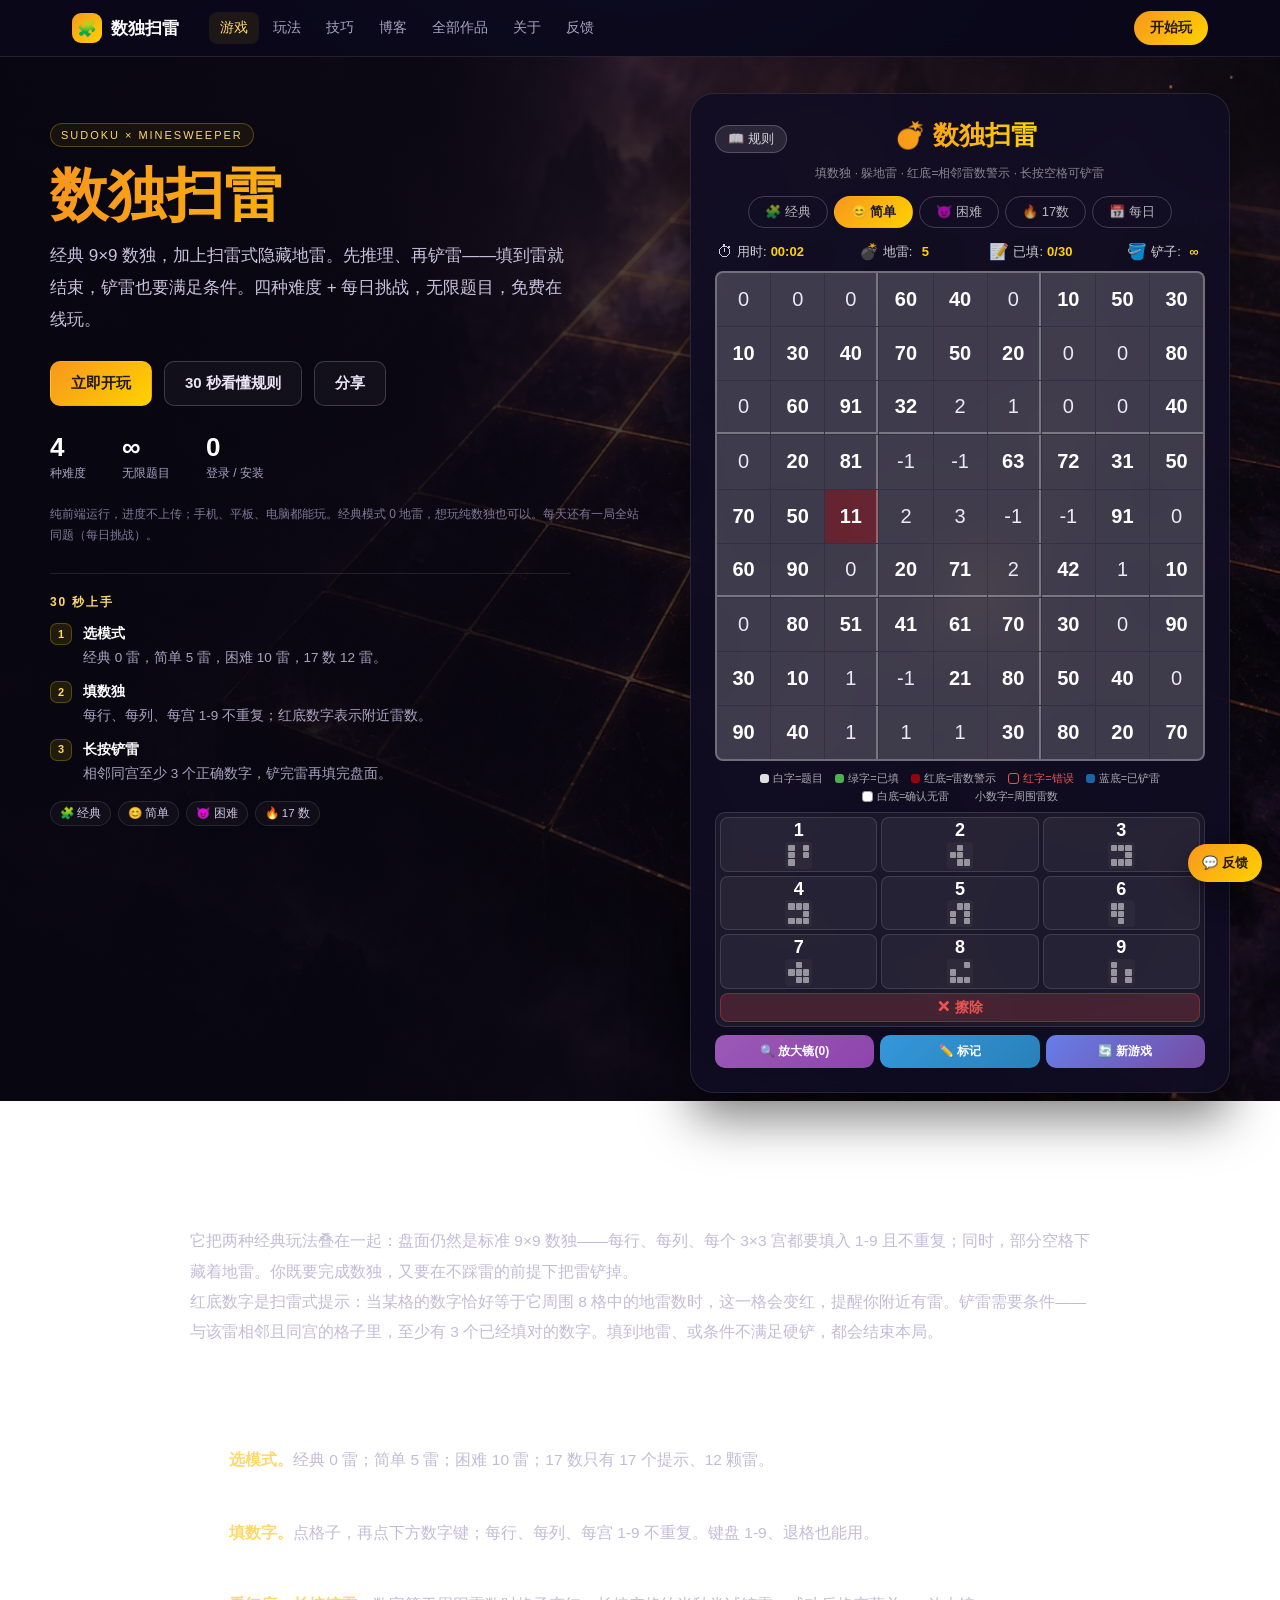
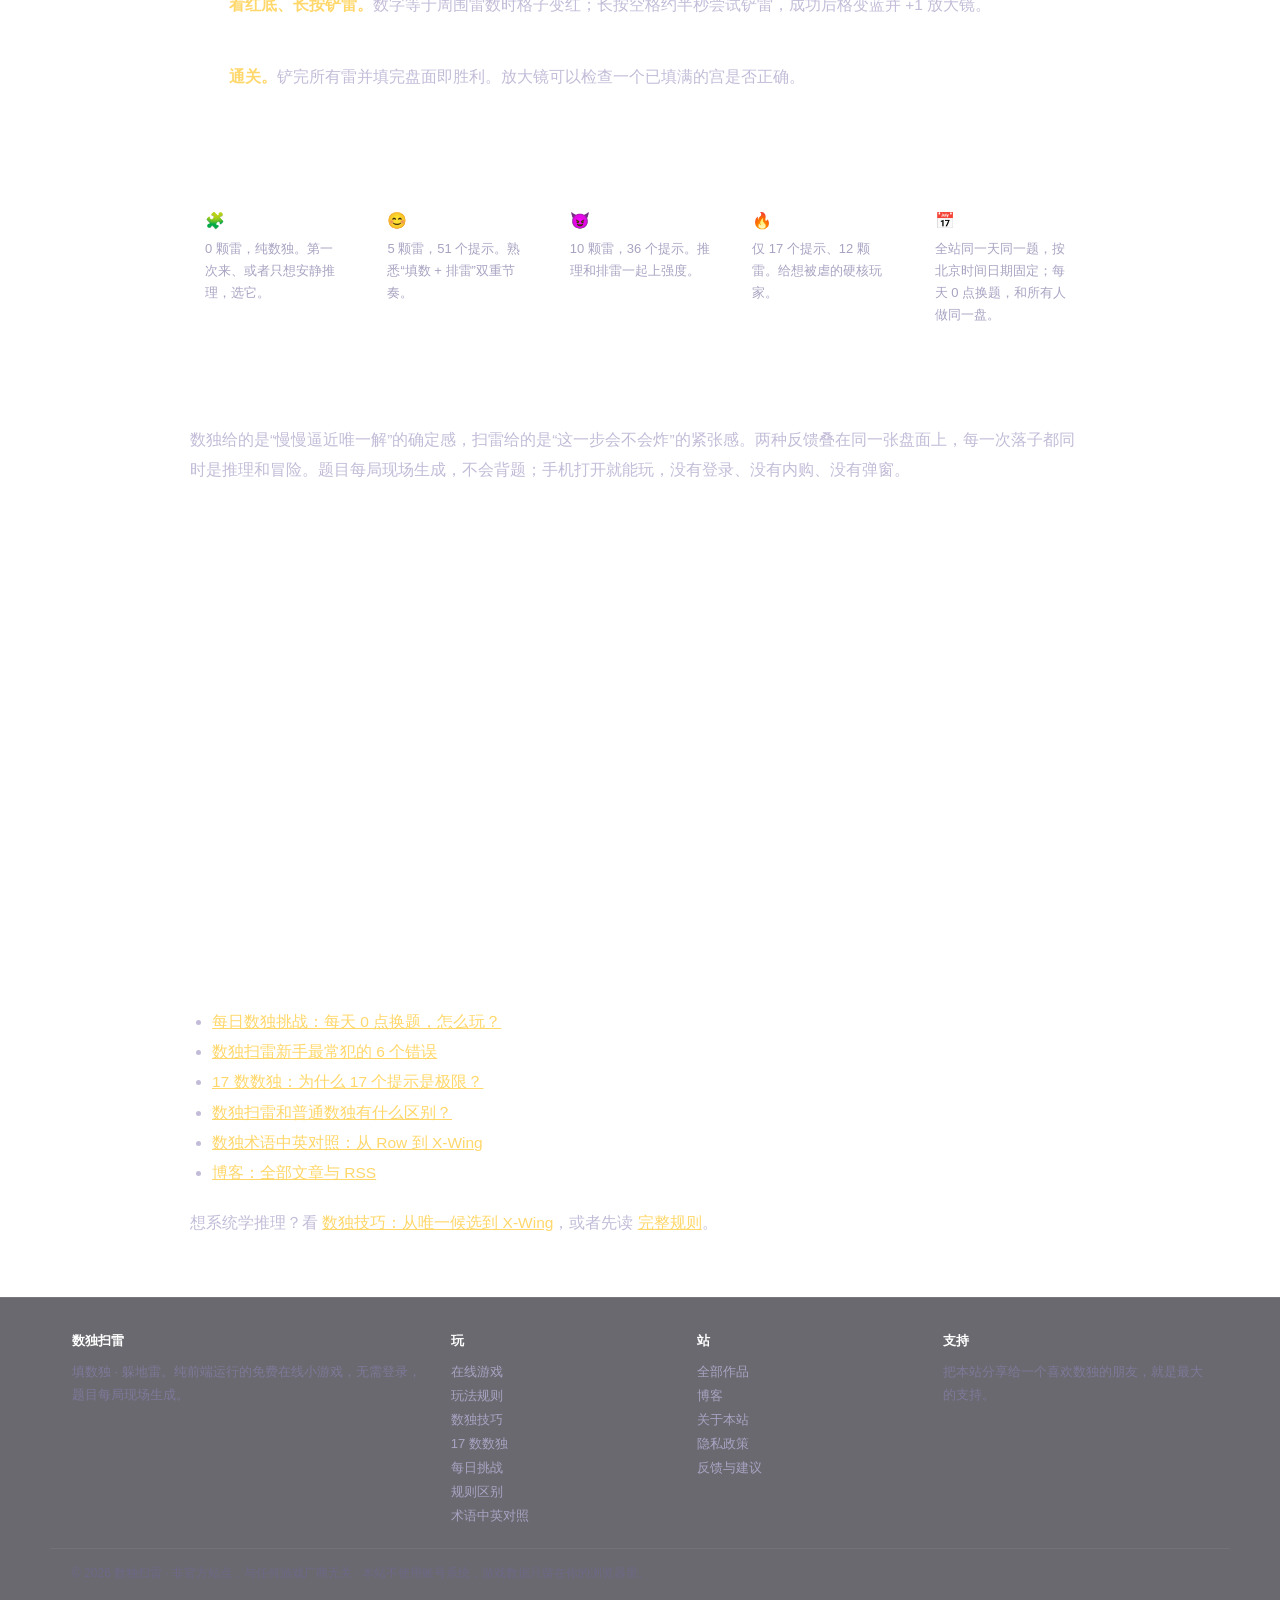
==== commit d5e4b257: "feat: 全格雷数、无猜生成、冲突修复" ====
--- a/index.html
+++ b/index.html
@@ -129,6 +129,7 @@
             <span class="lg lg-wrong">红字=错误</span>
             <span class="lg lg-shoveled">蓝底=已铲雷</span>
             <span class="lg lg-nomine">白底=确认无雷</span>
+            <span class="lg lg-clue">小数字=周围雷数</span>
         </div>
 
         <!-- 数字键盘 + 缩略图 合并区域（同一个大方框） -->
@@ -174,11 +175,11 @@
             <div class="rules-content">
                 <p><strong>📚 名词说明</strong><br>· <strong>行 / 列</strong>：横向一排 9 格为「行」，纵向一列为「列」<br>· <strong>宫</strong>：被白色粗线围住的 3×3 共 9 个格子，整个盘面共有 9 个宫<br>· <strong>相邻格子</strong>：与某格上下左右及斜向紧挨的格子（最多 8 个，盘面边缘的格子更少）</p>
                 <p><strong>🎯 目标</strong><br>完成数独的同时，找出并铲除所有地雷。</p>
-                <p><strong>🎮 基本玩法</strong><br>· 像普通数独一样填数字（1-9），每行、每列、每个宫内数字不重复<br>· 部分空格藏有地雷，填到地雷则游戏结束<br>· 红色背景的数字 = 该数字等于它相邻 8 个格子中的地雷数，提醒你附近有雷<br>· 有雷的格子必须先铲除，才能填数字</p>
+                <p><strong>🎮 基本玩法</strong><br>· 像普通数独一样填数字（1-9），每行、每列、每个宫内数字不重复<br>· 每格左下角的小数字 = 周围 8 格中的地雷数，所有格子都有<br>· 部分空格藏有地雷，填到地雷则游戏结束<br>· 题目给定数字正好等于相邻雷数时，格子变红提醒你附近有雷<br>· 有雷的格子必须先铲除，才能填数字</p>
                 <p><strong>🪣 铲雷（长按）</strong><br>· 填数模式下点击选中一个空格子，长按它约半秒即可尝试铲雷<br>· 铲雷条件：与该雷相邻且同宫的格子中，至少有 3 个已填对的数字<br>· 铲雷成功后该格变蓝，并获得 1 个放大镜<br>· 铲雷次数不限</p>
                 <p><strong>🔍 放大镜</strong><br>· 铲雷成功可获得放大镜，点击"放大镜"按钮进入检查模式<br>· 点击一个已填满数字的宫，检查该宫内 9 个数字是否全部正确<br>· 全部正确：该宫变绿并显示✅；有错误：显示❌，错误数字标红<br>· 每次检查消耗 1 个放大镜</p>
                 <p><strong>✏️ 标记模式</strong><br>· 点击"标记"按钮进入标记模式<br>· 点击空格子选中，再点数字按钮添加候选标记（小数字）<br>· 再次点击已标记的数字可移除<br>· 回到填数模式填入数字后，同行、同列、同宫中相同的候选标记会自动清除</p>
-                <p><strong>💣 地雷提示</strong><br>· 红色背景的数字 = 相邻 8 个格子中的地雷数，数字越大雷越多<br>· 颜色说明：白字=题目 · 绿字=已填 · 红底=雷数警示 · 红字=错误 · 蓝底=已铲雷 · 白底=确认无雷</p>
+                <p><strong>💣 地雷提示</strong><br>· 每格左下角的小数字 = 周围 8 格中的地雷数，0 也会淡淡显示<br>· 题目给定数字等于该格相邻雷数时，整格变红<br>· 颜色说明：白字=题目 · 绿字=已填 · 红底=数字等于雷数 · 红字=错误 · 蓝底=已铲雷 · 白底=确认无雷</p>
                 <p><strong>🏆 胜利条件</strong><br>· 铲除所有地雷，并正确填完所有空格</p>
             </div>
             <button class="action-btn new-game" id="rules-close-btn">知道了</button>
@@ -309,7 +310,8 @@
             checkedErrors: null, // 检查出的错误 {row: {col: true}}
             conflictGrid: null, // 数独语法冲突 {row: {col: true}}
             shoveled: null,     // 已铲除地雷的格子（9x9 布尔数组，蓝色背景 + 绿✓）
-            noMine: null        // 长按确认没有雷的格子（9x9 布尔数组，白色背景）
+            noMine: null,       // 长按确认没有雷的格子（9x9 布尔数组，白色背景）
+            noGuess: false      // 本局是否通过无猜校验
         };
 
         const gridEl = document.getElementById('sudoku-grid');
@@ -488,9 +490,10 @@
             }
 
             // 生成数独
-            const isDaily = difficulty === 'daily';
-            if (isDaily) setRng(mulberry32(dailySeed()));
-            const { puzzle, solution } = generatePuzzle(difficulty);
+            const isDaily = difficulty === 'daily';
+            if (isDaily) setRng(mulberry32(dailySeed()));
+            const generated = generatePuzzle(difficulty);
+            const { puzzle, solution } = generated;
             state.puzzle = puzzle;
             state.solution = solution;
 
@@ -504,6 +507,8 @@
 
             // 计算提示
             state.hintMap = calculateHints(state.mineMap);
+            state.noGuess = !!generated.noGuess && !!state.mineMap.noGuess;
+            recomputeConflicts();
 
             // 更新UI
             updateDifficultyButtons();
@@ -609,10 +614,16 @@
                         cell.appendChild(compact);
                     }
 
-                    // 红色提示：该格有数字，且数字恰好等于相邻格子中的雷数
+                    // 红色提示：只对题目给定数字生效
                     if (shouldShowHint(r, c, state.puzzle, state.playerGrid, state.hintMap)) {
                         cell.classList.add('hint');
                     }
+
+                    // 每格显示周围雷数（雷格也显示，避免从徽标有无判断雷位）
+                    const mineBadge = document.createElement('span');
+                    mineBadge.className = 'mine-badge' + (state.hintMap[r][c] === 0 ? ' zero' : '');
+                    mineBadge.textContent = state.hintMap[r][c];
+                    cell.appendChild(mineBadge);
 
                     // 放大镜检查结果：通过的宫整宫变绿，宫左上角显示✅/❌徽标
                     const boxIdx = getBoxIndex(r, c);
@@ -1080,6 +1091,30 @@
         }
 
         // 检查数独语法冲突（同行/列/宫是否有相同数字）
+        function recomputeConflicts() {
+            const grid = Array.from({ length: 9 }, () => ({}));
+            const cells = [];
+            for (let r = 0; r < 9; r++) {
+                for (let c = 0; c < 9; c++) {
+                    if (state.playerGrid[r][c] !== 0) {
+                        cells.push({ r, c, v: state.playerGrid[r][c], box: getBoxIndex(r, c) });
+                    }
+                }
+            }
+            const mark = (r, c) => { grid[r][c] = true; };
+            for (let i = 0; i < cells.length; i++) {
+                for (let j = i + 1; j < cells.length; j++) {
+                    const a = cells[i], b = cells[j];
+                    if (a.v !== b.v) continue;
+                    if (a.r === b.r || a.c === b.c || a.box === b.box) {
+                        mark(a.r, a.c);
+                        mark(b.r, b.c);
+                    }
+                }
+            }
+            state.conflictGrid = grid;
+        }
+
         function hasSudokuConflict(row, col, num) {
             if (num === 0) return false;
             // 检查行
@@ -1169,15 +1204,10 @@
             }
 
             if (num !== 0) {
-                // 检查数独语法冲突
-                if (hasSudokuConflict(row, col, num)) {
-                    if (!state.conflictGrid[row]) state.conflictGrid[row] = {};
-                    state.conflictGrid[row][col] = true;
-                }
-
                 // 自动清除同行/同列/同宫中该数字的候选标记
                 clearMarksAround(row, col, num);
             }
+            recomputeConflicts();
 
             // 检查胜利
             if (checkVictory(state.puzzle, state.solution, state.playerGrid, state.mineMap)) {
--- a/style.css
+++ b/style.css
@@ -1,766 +1,781 @@
-* {
-    margin: 0;
-    padding: 0;
-    box-sizing: border-box;
-}
-
-body {
-    font-family: 'Segoe UI', 'Microsoft YaHei', sans-serif;
-    background: linear-gradient(135deg, #0f0c29, #302b63, #24243e);
-    min-height: 100vh;
-    display: flex;
-    justify-content: center;
-    align-items: center;
-    color: #fff;
-}
-
-.container {
-    background: rgba(255, 255, 255, 0.05);
-    backdrop-filter: blur(20px);
-    border-radius: 24px;
-    padding: 24px;
-    box-shadow: 0 25px 50px rgba(0, 0, 0, 0.5);
-    border: 1px solid rgba(255, 255, 255, 0.1);
-    max-width: 520px;
-    width: 100%;
-}
-
-h1 {
-    text-align: center;
-    font-size: 26px;
-    margin-bottom: 6px;
-    background: linear-gradient(90deg, #f7971e, #ffd200);
-    -webkit-background-clip: text;
-    -webkit-text-fill-color: transparent;
-    background-clip: text;
-}
-
-.subtitle {
-    text-align: center;
-    color: rgba(255, 255, 255, 0.5);
-    font-size: 12px;
-    margin-bottom: 14px;
-}
-
-/* 难度选择 */
-.difficulty-selector {
-    display: flex;
-    gap: 6px;
-    justify-content: center;
-    margin-bottom: 14px;
-}
-
-.diff-btn {
-    padding: 6px 16px;
-    border: 1px solid rgba(255, 255, 255, 0.2);
-    border-radius: 20px;
-    background: transparent;
-    color: rgba(255, 255, 255, 0.7);
-    cursor: pointer;
-    font-size: 13px;
-    transition: all 0.3s;
-    font-family: inherit;
-}
-
-.diff-btn:hover {
-    background: rgba(255, 255, 255, 0.1);
-    color: #fff;
-}
-
-.diff-btn.active {
-    background: linear-gradient(135deg, #f7971e, #ffd200);
-    color: #1a1a2e;
-    border-color: transparent;
-    font-weight: 600;
-}
-
-/* 游戏信息栏 */
-.game-info {
-    display: flex;
-    justify-content: space-between;
-    align-items: center;
-    margin-bottom: 10px;
-    padding: 0 2px;
-}
-
-.info-item {
-    display: flex;
-    align-items: center;
-    gap: 4px;
-    font-size: 13px;
-    color: rgba(255, 255, 255, 0.8);
-}
-
-.info-item .icon {
-    font-size: 16px;
-}
-
-.info-item .value {
-    font-weight: 600;
-    color: #ffd200;
-    min-width: 18px;
-    text-align: center;
-}
-
-/* 数独网格 */
-.sudoku-grid {
-    display: grid;
-    grid-template-columns: repeat(9, 1fr);
-    gap: 1px;
-    background: rgba(255, 255, 255, 0.15);
-    border: 2px solid rgba(255, 255, 255, 0.3);
-    border-radius: 8px;
-    overflow: hidden;
-    aspect-ratio: 1;
-    margin-bottom: 10px;
-}
-
-.cell {
-    background: rgba(255, 255, 255, 0.05);
-    display: flex;
-    align-items: center;
-    justify-content: center;
-    font-size: 20px;
-    font-weight: 500;
-    cursor: pointer;
-    transition: all 0.15s;
-    position: relative;
-    user-select: none;
-    aspect-ratio: 1;
-}
-
-.cell:hover {
-    background: rgba(255, 255, 255, 0.12);
-}
-
-.cell.selected {
-    background: rgba(255, 215, 0, 0.25) !important;
-    box-shadow: inset 0 0 0 2px #ffd200;
-}
-
-/* 给定数字（题目）- 白色粗体 */
-.cell.given {
-    color: #ffffff;
-    font-weight: 700;
-}
-
-/* 玩家填的数字 - 绿色区分 */
-.cell.player {
-    color: #4caf50;
-    font-weight: 600;
-}
-
-/* 检查出的错误数字标红（红字=错误，与红底=雷数警示区分） */
-.sudoku-grid .cell.player.checked-wrong {
-    color: #ef5350;
-    font-weight: 700;
-}
-
-/* 数独语法冲突标红（同行/列/宫重复） */
-.sudoku-grid .cell.player.conflict {
-    color: #ef5350;
-    font-weight: 700;
-    animation: conflictPulse 0.6s ease;
-}
-
-@keyframes conflictPulse {
-    0%, 100% { background: rgba(255, 0, 0, 0.1); }
-    50% { background: rgba(255, 0, 0, 0.3); }
-}
-
-/* 红色背景提示 = 该数字等于相邻格子中的雷数
-   文字颜色保持身份色（白=题目 / 绿=已填），与"红字=错误"区分开 */
-.sudoku-grid .cell.hint {
-    background: rgba(255, 0, 0, 0.25);
-    font-weight: 700;
-}
-
-.sudoku-grid .cell.player.hint {
-    color: #7ee68a;
-}
-
-/* 放大镜检查通过的宫 - 整宫淡绿背景 */
-.sudoku-grid .cell.box-correct {
-    background: rgba(76, 175, 80, 0.16);
-}
-
-/* 宫左上角的检查结果徽标（✅ 通过 / ❌ 有错误） */
-.sudoku-grid .cell.box-correct-tl::after {
-    content: '✅';
-    position: absolute;
-    top: 0;
-    left: 1px;
-    font-size: 10px;
-    line-height: 1.2;
-}
-
-.sudoku-grid .cell.box-wrong-tl::after {
-    content: '❌';
-    position: absolute;
-    top: 0;
-    left: 1px;
-    font-size: 10px;
-    line-height: 1.2;
-}
-
-/* 已铲除地雷的格子 - 白色背景，方便记住哪里铲过 */
-.sudoku-grid .cell.shoveled {
-    background: #ffffff;
-}
-
-.sudoku-grid .cell.shoveled:hover {
-    background: #f5f5f5;
-}
-
-/* 选中已铲格时保留白底，用金框提示选中 */
-.sudoku-grid .cell.shoveled.selected {
-    background: #ffffff !important;
-    box-shadow: inset 0 0 0 2px #ffd200;
-}
-
-.sudoku-grid .cell.shoveled::after {
-    content: '✓';
-    position: absolute;
-    top: 0;
-    right: 2px;
-    font-size: 11px;
-    font-weight: bold;
-    color: #43a047;
-}
-
-/* 3x3 宫格边框 */
-.cell:nth-child(3n) {
-    border-right: 2px solid rgba(255, 255, 255, 0.3);
-}
-
-.cell:nth-child(9n) {
-    border-right: none;
-}
-
-.cell:nth-child(n+19):nth-child(-n+27) {
-    border-bottom: 2px solid rgba(255, 255, 255, 0.3);
-}
-
-.cell:nth-child(n+46):nth-child(-n+54) {
-    border-bottom: 2px solid rgba(255, 255, 255, 0.3);
-}
-
-/* 标记模式 - 格子内9宫格虚线 */
-.cell.mark-mode {
-    cursor: cell;
-}
-
-.cell .mark-grid {
-    position: absolute;
-    top: 0;
-    left: 0;
-    width: 100%;
-    height: 100%;
-    display: grid;
-    grid-template-columns: repeat(3, 1fr);
-    grid-template-rows: repeat(3, 1fr);
-    pointer-events: none;
-}
-
-.cell .mark-cell {
-    display: flex;
-    align-items: center;
-    justify-content: center;
-    font-size: 8px;
-    color: rgba(255, 255, 255, 0.4);
-    pointer-events: auto;
-    cursor: pointer;
-    border: 0.5px solid rgba(255, 255, 255, 0.08);
-    border-radius: 1px;
-    transition: background 0.1s;
-}
-
-.cell .mark-cell:hover {
-    background: rgba(255, 255, 255, 0.1);
-}
-
-.cell .mark-cell.active {
-    color: rgba(255, 255, 255, 0.7);
-    font-weight: 600;
-}
-
-/* 非标记模式下，有标记数字的格子显示紧凑小数字 - 3x3 grid 固定位置 */
-.cell .marks-compact {
-    position: absolute;
-    top: 0;
-    left: 0;
-    width: 100%;
-    height: 100%;
-    display: grid;
-    grid-template-columns: repeat(3, 1fr);
-    grid-template-rows: repeat(3, 1fr);
-    padding: 1px;
-    pointer-events: none;
-}
-
-.cell .marks-compact .mark-num {
-    display: flex;
-    align-items: center;
-    justify-content: center;
-    font-size: 7px;
-    color: rgba(255, 255, 255, 0.5);
-    line-height: 1;
-}
-
-/* 数字键盘 + 缩略图 合并区域 - 同一个大方框 */
-.numpad-thumbnail-area {
-    display: flex;
-    flex-direction: column;
-    gap: 3px;
-    margin-bottom: 8px;
-    background: rgba(255, 255, 255, 0.05);
-    border: 1px solid rgba(255, 255, 255, 0.12);
-    border-radius: 10px;
-    padding: 4px;
-}
-
-/* 数字键盘 - 每个按钮内嵌缩略图 */
-.numpad {
-    display: grid;
-    grid-template-columns: repeat(3, 1fr);
-    gap: 4px;
-}
-
-.num-btn-wrapper {
-    display: flex;
-    flex-direction: column;
-    align-items: center;
-    gap: 1px;
-    background: rgba(255, 255, 255, 0.05);
-    border: 1px solid rgba(255, 255, 255, 0.12);
-    border-radius: 8px;
-    padding: 3px 3px 2px;
-    cursor: pointer;
-    transition: all 0.2s;
-}
-
-.num-btn-wrapper:hover {
-    background: rgba(255, 255, 255, 0.15);
-    transform: translateY(-1px);
-}
-
-.num-btn-wrapper:active {
-    transform: translateY(0);
-}
-
-.num-btn-wrapper .num-label {
-    font-size: 18px;
-    font-weight: 700;
-    color: #fff;
-    line-height: 1.1;
-    pointer-events: none;
-}
-
-/* 每个数字按钮对应的缩略图（3x3宫格分布图：每个小格代表一个3x3宫） */
-.num-thumb {
-    width: 18%;
-    aspect-ratio: 1;
-    display: grid;
-    grid-template-columns: repeat(3, 1fr);
-    grid-template-rows: repeat(3, 1fr);
-    gap: 1px;
-    padding: 2px;
-    background: rgba(255, 255, 255, 0.03);
-    border-radius: 4px;
-    transition: all 0.2s;
-    position: relative;
-    border: 1.5px solid transparent;
-}
-
-.num-thumb .nt-cell {
-    border-radius: 1px;
-    background: transparent;
-}
-
-.num-thumb .nt-cell.filled {
-    background: rgba(255, 255, 255, 0.5);
-}
-
-.num-thumb .nt-cell.given {
-    background: rgba(255, 255, 255, 0.7);
-}
-
-/* 擦除按钮单独一行 */
-.num-btn-wrapper.erase-wrapper {
-    grid-column: 1 / -1;
-    flex-direction: row;
-    justify-content: center;
-    padding: 6px;
-    background: rgba(239, 83, 80, 0.2);
-    border-color: rgba(239, 83, 80, 0.3);
-}
-
-.num-btn-wrapper.erase-wrapper:hover {
-    background: rgba(239, 83, 80, 0.35);
-}
-
-.num-btn-wrapper.erase-wrapper .num-label {
-    color: #ef5350;
-    font-size: 14px;
-}
-
-/* 操作按钮 */
-.action-bar {
-    display: flex;
-    gap: 6px;
-    justify-content: center;
-    flex-wrap: wrap;
-}
-
-.action-btn {
-    padding: 8px 12px;
-    border: none;
-    border-radius: 10px;
-    font-size: 12px;
-    font-weight: 600;
-    cursor: pointer;
-    transition: all 0.3s;
-    font-family: inherit;
-    flex: 1;
-    min-width: 70px;
-    white-space: nowrap;
-}
-
-.action-btn:hover {
-    transform: translateY(-2px);
-}
-
-.action-btn.new-game {
-    background: linear-gradient(135deg, #667eea, #764ba2);
-    color: #fff;
-}
-
-.action-btn.new-game:hover {
-    box-shadow: 0 8px 25px rgba(102, 126, 234, 0.4);
-}
-
-.action-btn.mark-btn {
-    background: linear-gradient(135deg, #3498db, #2980b9);
-    color: #fff;
-}
-
-.action-btn.mark-btn.active {
-    background: linear-gradient(135deg, #1abc9c, #16a085);
-}
-
-.action-btn.magnify-btn {
-    background: linear-gradient(135deg, #9b59b6, #8e44ad);
-    color: #fff;
-    cursor: default;
-}
-
-.action-btn.magnify-btn.can-use {
-    cursor: pointer;
-}
-
-.action-btn.magnify-btn.can-use:hover {
-    box-shadow: 0 8px 25px rgba(155, 89, 182, 0.4);
-}
-
-.action-btn.magnify-btn.active {
-    background: linear-gradient(135deg, #00e676, #00c853);
-    box-shadow: 0 0 20px rgba(0, 230, 118, 0.4);
-}
-
-/* 失败弹窗 - 爆炸效果 */
-.cell.exploded {
-    background: rgba(255, 0, 0, 0.6) !important;
-    animation: explode 0.5s ease;
-}
-
-@keyframes explode {
-    0% { transform: scale(1); }
-    50% { transform: scale(1.3); }
-    100% { transform: scale(1); }
-}
-
-.cell.exploded::after {
-    content: '💥';
-    font-size: 18px;
-    position: absolute;
-}
-
-/* 胜利弹窗 */
-.modal-overlay {
-    display: none;
-    position: fixed;
-    top: 0;
-    left: 0;
-    right: 0;
-    bottom: 0;
-    background: rgba(0, 0, 0, 0.7);
-    backdrop-filter: blur(8px);
-    justify-content: center;
-    align-items: center;
-    z-index: 1000;
-}
-
-.modal-overlay.show {
-    display: flex;
-}
-
-.modal {
-    background: linear-gradient(135deg, #1a1a2e, #16213e);
-    border-radius: 24px;
-    padding: 36px;
-    text-align: center;
-    border: 1px solid rgba(255, 255, 255, 0.1);
-    box-shadow: 0 30px 60px rgba(0, 0, 0, 0.5);
-    max-width: 380px;
-    width: 90%;
-    animation: modalIn 0.4s ease;
-}
-
-@keyframes modalIn {
-    from {
-        opacity: 0;
-        transform: scale(0.8) translateY(20px);
-    }
-    to {
-        opacity: 1;
-        transform: scale(1) translateY(0);
-    }
-}
-
-.modal .trophy {
-    font-size: 56px;
-    margin-bottom: 12px;
-}
-
-.modal h2 {
-    font-size: 26px;
-    margin-bottom: 6px;
-    background: linear-gradient(90deg, #f7971e, #ffd200);
-    -webkit-background-clip: text;
-    -webkit-text-fill-color: transparent;
-    background-clip: text;
-}
-
-.modal p {
-    color: rgba(255, 255, 255, 0.6);
-    margin-bottom: 20px;
-    font-size: 14px;
-}
-
-.modal .action-btn {
-    padding: 10px 36px;
-    font-size: 15px;
-}
-
-/* 自定义提示弹窗（替代 alert） */
-.toast-overlay {
-    display: none;
-    position: fixed;
-    top: 0;
-    left: 0;
-    right: 0;
-    bottom: 0;
-    background: rgba(0, 0, 0, 0.5);
-    backdrop-filter: blur(4px);
-    justify-content: center;
-    align-items: center;
-    z-index: 999;
-    cursor: pointer;
-}
-
-.toast-overlay.show {
-    display: flex;
-}
-
-.toast-box {
-    background: linear-gradient(135deg, #1a1a2e, #16213e);
-    border-radius: 16px;
-    padding: 28px 32px;
-    text-align: center;
-    border: 1px solid rgba(255, 255, 255, 0.1);
-    box-shadow: 0 20px 40px rgba(0, 0, 0, 0.5);
-    max-width: 340px;
-    width: 90%;
-    animation: modalIn 0.3s ease;
-    cursor: default;
-}
-
-.toast-box .toast-icon {
-    font-size: 36px;
-    margin-bottom: 10px;
-}
-
-.toast-box .toast-msg {
-    color: rgba(255, 255, 255, 0.85);
-    font-size: 15px;
-    margin-bottom: 18px;
-    line-height: 1.5;
-}
-
-.toast-box .toast-btn {
-    padding: 8px 28px;
-    border: none;
-    border-radius: 20px;
-    background: linear-gradient(135deg, #667eea, #764ba2);
-    color: #fff;
-    font-size: 14px;
-    font-weight: 600;
-    cursor: pointer;
-    font-family: inherit;
-    transition: all 0.2s;
-}
-
-.toast-box .toast-btn:hover {
-    transform: translateY(-1px);
-    box-shadow: 0 4px 15px rgba(102, 126, 234, 0.4);
-}
-
-/* 标题行：规则按钮 + 标题 */
-.header-row {
-    display: flex;
-    align-items: center;
-    justify-content: space-between;
-    margin-bottom: 6px;
-}
-
-.rules-btn {
-    background: rgba(255, 255, 255, 0.1);
-    border: 1px solid rgba(255, 255, 255, 0.2);
-    border-radius: 20px;
-    color: rgba(255, 255, 255, 0.8);
-    cursor: pointer;
-    font-size: 13px;
-    padding: 4px 12px;
-    font-family: inherit;
-    transition: all 0.2s;
-    white-space: nowrap;
-}
-
-.rules-btn:hover {
-    background: rgba(255, 255, 255, 0.2);
-    color: #fff;
-}
-
-/* 规则弹窗内容 */
-.rules-modal .rules-content {
-    text-align: left;
-    max-height: 50vh;
-    overflow-y: auto;
-    margin: 12px 0;
-    padding: 0 8px;
-}
-
-.rules-modal .rules-content p {
-    color: rgba(255, 255, 255, 0.85);
-    font-size: 13px;
-    line-height: 1.7;
-    margin-bottom: 10px;
-}
-
-.rules-modal .rules-content strong {
-    color: #ffd200;
-}
-
-/* 选中格子时，同行/列/宫变亮 */
-.cell.related {
-    background: rgba(255, 255, 255, 0.08);
-}
-
-/* 选中数字时，所有相同数字高亮 */
-.cell.highlighted {
-    background: rgba(255, 215, 0, 0.12);
-}
-
-/* 数字键盘上对应数字高亮 */
-.num-btn-wrapper.highlighted {
-    background: rgba(255, 215, 0, 0.15);
-    border-color: rgba(255, 215, 0, 0.3);
-}
-
-/* 长按铲雷：按住空格子时的环形填充进度动画（0.6秒与计时器同步） */
-.sudoku-grid .cell.pressing::before {
-    content: '';
-    position: absolute;
-    top: 0;
-    right: 0;
-    bottom: 0;
-    left: 0;
-    background: rgba(243, 156, 18, 0.4);
-    clip-path: circle(0% at 50% 50%);
-    animation: pressFill 0.6s linear forwards;
-    pointer-events: none;
-}
-
-@keyframes pressFill {
-    to { clip-path: circle(75% at 50% 50%); }
-}
-
-/* 颜色图例 */
-.legend {
-    display: flex;
-    justify-content: center;
-    flex-wrap: wrap;
-    gap: 3px 12px;
-    font-size: 11px;
-    color: rgba(255, 255, 255, 0.65);
-    margin-bottom: 8px;
-}
-
-.legend .lg {
-    display: inline-flex;
-    align-items: center;
-    gap: 4px;
-}
-
-.legend .lg::before {
-    content: '';
-    width: 9px;
-    height: 9px;
-    border-radius: 3px;
-    flex-shrink: 0;
-}
-
-.lg-given::before { background: #e0e0e0; }
-.lg-player::before { background: #4caf50; }
-.lg-hint::before { background: rgba(255, 0, 0, 0.55); }
-.lg-wrong { color: #ef5350; }
-.lg-wrong::before { background: transparent; border: 1.5px solid #ef5350; }
-.lg-shoveled::before { background: #ffffff; border: 1px solid #999; }
-
-/* 响应式 */
-@media (max-width: 480px) {
-    .container {
-        padding: 14px;
-        border-radius: 14px;
-    }
-    h1 {
-        font-size: 20px;
-    }
-    .cell {
-        font-size: 16px;
-    }
-    .cell .mark-cell {
-        font-size: 7px;
-    }
-    .cell .marks-compact .mark-num {
-        font-size: 6px;
-    }
-    .num-btn-wrapper .num-label {
-        font-size: 17px;
-    }
-    .diff-btn {
-        padding: 5px 12px;
-        font-size: 12px;
-    }
-    .legend {
-        font-size: 10px;
-        gap: 2px 8px;
-    }
-    .action-btn {
-        font-size: 11px;
-        padding: 7px 8px;
-        min-width: 55px;
-    }
+* {
+    margin: 0;
+    padding: 0;
+    box-sizing: border-box;
+}
+
+body {
+    font-family: 'Segoe UI', 'Microsoft YaHei', sans-serif;
+    background: linear-gradient(135deg, #0f0c29, #302b63, #24243e);
+    min-height: 100vh;
+    display: flex;
+    justify-content: center;
+    align-items: center;
+    color: #fff;
+}
+
+.container {
+    background: rgba(255, 255, 255, 0.05);
+    backdrop-filter: blur(20px);
+    border-radius: 24px;
+    padding: 24px;
+    box-shadow: 0 25px 50px rgba(0, 0, 0, 0.5);
+    border: 1px solid rgba(255, 255, 255, 0.1);
+    max-width: 520px;
+    width: 100%;
+}
+
+h1 {
+    text-align: center;
+    font-size: 26px;
+    margin-bottom: 6px;
+    background: linear-gradient(90deg, #f7971e, #ffd200);
+    -webkit-background-clip: text;
+    -webkit-text-fill-color: transparent;
+    background-clip: text;
+}
+
+.subtitle {
+    text-align: center;
+    color: rgba(255, 255, 255, 0.5);
+    font-size: 12px;
+    margin-bottom: 14px;
+}
+
+/* 难度选择 */
+.difficulty-selector {
+    display: flex;
+    gap: 6px;
+    justify-content: center;
+    margin-bottom: 14px;
+}
+
+.diff-btn {
+    padding: 6px 16px;
+    border: 1px solid rgba(255, 255, 255, 0.2);
+    border-radius: 20px;
+    background: transparent;
+    color: rgba(255, 255, 255, 0.7);
+    cursor: pointer;
+    font-size: 13px;
+    transition: all 0.3s;
+    font-family: inherit;
+}
+
+.diff-btn:hover {
+    background: rgba(255, 255, 255, 0.1);
+    color: #fff;
+}
+
+.diff-btn.active {
+    background: linear-gradient(135deg, #f7971e, #ffd200);
+    color: #1a1a2e;
+    border-color: transparent;
+    font-weight: 600;
+}
+
+/* 游戏信息栏 */
+.game-info {
+    display: flex;
+    justify-content: space-between;
+    align-items: center;
+    margin-bottom: 10px;
+    padding: 0 2px;
+}
+
+.info-item {
+    display: flex;
+    align-items: center;
+    gap: 4px;
+    font-size: 13px;
+    color: rgba(255, 255, 255, 0.8);
+}
+
+.info-item .icon {
+    font-size: 16px;
+}
+
+.info-item .value {
+    font-weight: 600;
+    color: #ffd200;
+    min-width: 18px;
+    text-align: center;
+}
+
+/* 数独网格 */
+.sudoku-grid {
+    display: grid;
+    grid-template-columns: repeat(9, 1fr);
+    gap: 1px;
+    background: rgba(255, 255, 255, 0.15);
+    border: 2px solid rgba(255, 255, 255, 0.3);
+    border-radius: 8px;
+    overflow: hidden;
+    aspect-ratio: 1;
+    margin-bottom: 10px;
+}
+
+.cell {
+    background: rgba(255, 255, 255, 0.05);
+    display: flex;
+    align-items: center;
+    justify-content: center;
+    font-size: 20px;
+    font-weight: 500;
+    cursor: pointer;
+    transition: all 0.15s;
+    position: relative;
+    user-select: none;
+    aspect-ratio: 1;
+}
+
+.cell:hover {
+    background: rgba(255, 255, 255, 0.12);
+}
+
+.cell.selected {
+    background: rgba(255, 215, 0, 0.25) !important;
+    box-shadow: inset 0 0 0 2px #ffd200;
+}
+
+/* 给定数字（题目）- 白色粗体 */
+.cell.given {
+    color: #ffffff;
+    font-weight: 700;
+}
+
+/* 玩家填的数字 - 绿色区分 */
+.cell.player {
+    color: #4caf50;
+    font-weight: 600;
+}
+
+/* 检查出的错误数字标红（红字=错误，与红底=雷数警示区分） */
+.sudoku-grid .cell.player.checked-wrong {
+    color: #ef5350;
+    font-weight: 700;
+}
+
+/* 数独语法冲突标红（同行/列/宫重复） */
+.sudoku-grid .cell.player.conflict {
+    color: #ef5350;
+    font-weight: 700;
+    animation: conflictPulse 0.6s ease;
+}
+
+@keyframes conflictPulse {
+    0%, 100% { background: rgba(255, 0, 0, 0.1); }
+    50% { background: rgba(255, 0, 0, 0.3); }
+}
+
+/* 红色背景提示 = 该数字等于相邻格子中的雷数
+   文字颜色保持身份色（白=题目 / 绿=已填），与"红字=错误"区分开 */
+.sudoku-grid .cell.hint {
+    background: rgba(255, 0, 0, 0.25);
+    font-weight: 700;
+}
+
+.sudoku-grid .cell.player.hint {
+    color: #7ee68a;
+}
+
+/* 放大镜检查通过的宫 - 整宫淡绿背景 */
+.sudoku-grid .cell.box-correct {
+    background: rgba(76, 175, 80, 0.16);
+}
+
+/* 宫左上角的检查结果徽标（✅ 通过 / ❌ 有错误） */
+.sudoku-grid .cell.box-correct-tl::after {
+    content: '✅';
+    position: absolute;
+    top: 0;
+    left: 1px;
+    font-size: 10px;
+    line-height: 1.2;
+}
+
+.sudoku-grid .cell.box-wrong-tl::after {
+    content: '❌';
+    position: absolute;
+    top: 0;
+    left: 1px;
+    font-size: 10px;
+    line-height: 1.2;
+}
+
+/* 已铲除地雷的格子 - 蓝色背景 + 绿色✓ */
+.sudoku-grid .cell.shoveled {
+    background: rgba(33, 150, 243, 0.35);
+}
+
+.sudoku-grid .cell.shoveled:hover {
+    background: rgba(33, 150, 243, 0.48);
+}
+
+/* 选中已铲格时保留蓝底，用金框提示选中 */
+.sudoku-grid .cell.shoveled.selected {
+    background: rgba(33, 150, 243, 0.35) !important;
+    box-shadow: inset 0 0 0 2px #ffd200;
+}
+
+.sudoku-grid .cell.shoveled::after {
+    content: '✓';
+    position: absolute;
+    top: 0;
+    right: 2px;
+    font-size: 11px;
+    font-weight: bold;
+    color: #43a047;
+}
+
+/* 长按确认没有雷的格子 - 白色背景，方便记住查过哪里 */
+.sudoku-grid .cell.no-mine {
+    background: #ffffff;
+}
+
+.sudoku-grid .cell.no-mine:hover {
+    background: #f5f5f5;
+}
+
+.sudoku-grid .cell.no-mine.selected {
+    background: #ffffff !important;
+    box-shadow: inset 0 0 0 2px #ffd200;
+}
+
+/* 3x3 宫格边框 */
+.cell:nth-child(3n) {
+    border-right: 2px solid rgba(255, 255, 255, 0.3);
+}
+
+.cell:nth-child(9n) {
+    border-right: none;
+}
+
+.cell:nth-child(n+19):nth-child(-n+27) {
+    border-bottom: 2px solid rgba(255, 255, 255, 0.3);
+}
+
+.cell:nth-child(n+46):nth-child(-n+54) {
+    border-bottom: 2px solid rgba(255, 255, 255, 0.3);
+}
+
+/* 标记模式 - 格子内9宫格虚线 */
+.cell.mark-mode {
+    cursor: cell;
+}
+
+.cell .mark-grid {
+    position: absolute;
+    top: 0;
+    left: 0;
+    width: 100%;
+    height: 100%;
+    display: grid;
+    grid-template-columns: repeat(3, 1fr);
+    grid-template-rows: repeat(3, 1fr);
+    pointer-events: none;
+}
+
+.cell .mark-cell {
+    display: flex;
+    align-items: center;
+    justify-content: center;
+    font-size: 8px;
+    color: rgba(255, 255, 255, 0.4);
+    pointer-events: auto;
+    cursor: pointer;
+    border: 0.5px solid rgba(255, 255, 255, 0.08);
+    border-radius: 1px;
+    transition: background 0.1s;
+}
+
+.cell .mark-cell:hover {
+    background: rgba(255, 255, 255, 0.1);
+}
+
+.cell .mark-cell.active {
+    color: rgba(255, 255, 255, 0.7);
+    font-weight: 600;
+}
+
+/* 非标记模式下，有标记数字的格子显示紧凑小数字 - 3x3 grid 固定位置 */
+.cell .marks-compact {
+    position: absolute;
+    top: 0;
+    left: 0;
+    width: 100%;
+    height: 100%;
+    display: grid;
+    grid-template-columns: repeat(3, 1fr);
+    grid-template-rows: repeat(3, 1fr);
+    padding: 1px;
+    pointer-events: none;
+}
+
+.cell .marks-compact .mark-num {
+    display: flex;
+    align-items: center;
+    justify-content: center;
+    font-size: 7px;
+    color: rgba(255, 255, 255, 0.5);
+    line-height: 1;
+}
+
+/* 数字键盘 + 缩略图 合并区域 - 同一个大方框 */
+.numpad-thumbnail-area {
+    display: flex;
+    flex-direction: column;
+    gap: 3px;
+    margin-bottom: 8px;
+    background: rgba(255, 255, 255, 0.05);
+    border: 1px solid rgba(255, 255, 255, 0.12);
+    border-radius: 10px;
+    padding: 4px;
+}
+
+/* 数字键盘 - 每个按钮内嵌缩略图 */
+.numpad {
+    display: grid;
+    grid-template-columns: repeat(3, 1fr);
+    gap: 4px;
+}
+
+.num-btn-wrapper {
+    display: flex;
+    flex-direction: column;
+    align-items: center;
+    gap: 1px;
+    background: rgba(255, 255, 255, 0.05);
+    border: 1px solid rgba(255, 255, 255, 0.12);
+    border-radius: 8px;
+    padding: 3px 3px 2px;
+    cursor: pointer;
+    transition: all 0.2s;
+}
+
+.num-btn-wrapper:hover {
+    background: rgba(255, 255, 255, 0.15);
+    transform: translateY(-1px);
+}
+
+.num-btn-wrapper:active {
+    transform: translateY(0);
+}
+
+.num-btn-wrapper .num-label {
+    font-size: 18px;
+    font-weight: 700;
+    color: #fff;
+    line-height: 1.1;
+    pointer-events: none;
+}
+
+/* 每个数字按钮对应的缩略图（3x3宫格分布图：每个小格代表一个3x3宫） */
+.num-thumb {
+    width: 18%;
+    aspect-ratio: 1;
+    display: grid;
+    grid-template-columns: repeat(3, 1fr);
+    grid-template-rows: repeat(3, 1fr);
+    gap: 1px;
+    padding: 2px;
+    background: rgba(255, 255, 255, 0.03);
+    border-radius: 4px;
+    transition: all 0.2s;
+    position: relative;
+    border: 1.5px solid transparent;
+}
+
+.num-thumb .nt-cell {
+    border-radius: 1px;
+    background: transparent;
+}
+
+.num-thumb .nt-cell.filled {
+    background: rgba(255, 255, 255, 0.5);
+}
+
+.num-thumb .nt-cell.given {
+    background: rgba(255, 255, 255, 0.7);
+}
+
+/* 擦除按钮单独一行 */
+.num-btn-wrapper.erase-wrapper {
+    grid-column: 1 / -1;
+    flex-direction: row;
+    justify-content: center;
+    padding: 6px;
+    background: rgba(239, 83, 80, 0.2);
+    border-color: rgba(239, 83, 80, 0.3);
+}
+
+.num-btn-wrapper.erase-wrapper:hover {
+    background: rgba(239, 83, 80, 0.35);
+}
+
+.num-btn-wrapper.erase-wrapper .num-label {
+    color: #ef5350;
+    font-size: 14px;
+}
+
+/* 操作按钮 */
+.action-bar {
+    display: flex;
+    gap: 6px;
+    justify-content: center;
+    flex-wrap: wrap;
+}
+
+.action-btn {
+    padding: 8px 12px;
+    border: none;
+    border-radius: 10px;
+    font-size: 12px;
+    font-weight: 600;
+    cursor: pointer;
+    transition: all 0.3s;
+    font-family: inherit;
+    flex: 1;
+    min-width: 70px;
+    white-space: nowrap;
+}
+
+.action-btn:hover {
+    transform: translateY(-2px);
+}
+
+.action-btn.new-game {
+    background: linear-gradient(135deg, #667eea, #764ba2);
+    color: #fff;
+}
+
+.action-btn.new-game:hover {
+    box-shadow: 0 8px 25px rgba(102, 126, 234, 0.4);
+}
+
+.action-btn.mark-btn {
+    background: linear-gradient(135deg, #3498db, #2980b9);
+    color: #fff;
+}
+
+.action-btn.mark-btn.active {
+    background: linear-gradient(135deg, #1abc9c, #16a085);
+}
+
+.action-btn.magnify-btn {
+    background: linear-gradient(135deg, #9b59b6, #8e44ad);
+    color: #fff;
+    cursor: default;
+}
+
+.action-btn.magnify-btn.can-use {
+    cursor: pointer;
+}
+
+.action-btn.magnify-btn.can-use:hover {
+    box-shadow: 0 8px 25px rgba(155, 89, 182, 0.4);
+}
+
+.action-btn.magnify-btn.active {
+    background: linear-gradient(135deg, #00e676, #00c853);
+    box-shadow: 0 0 20px rgba(0, 230, 118, 0.4);
+}
+
+/* 失败弹窗 - 爆炸效果 */
+.cell.exploded {
+    background: rgba(255, 0, 0, 0.6) !important;
+    animation: explode 0.5s ease;
+}
+
+@keyframes explode {
+    0% { transform: scale(1); }
+    50% { transform: scale(1.3); }
+    100% { transform: scale(1); }
+}
+
+.cell.exploded::after {
+    content: '💥';
+    font-size: 18px;
+    position: absolute;
+}
+
+/* 胜利弹窗 */
+.modal-overlay {
+    display: none;
+    position: fixed;
+    top: 0;
+    left: 0;
+    right: 0;
+    bottom: 0;
+    background: rgba(0, 0, 0, 0.7);
+    backdrop-filter: blur(8px);
+    justify-content: center;
+    align-items: center;
+    z-index: 1000;
+}
+
+.modal-overlay.show {
+    display: flex;
+}
+
+.modal {
+    background: linear-gradient(135deg, #1a1a2e, #16213e);
+    border-radius: 24px;
+    padding: 36px;
+    text-align: center;
+    border: 1px solid rgba(255, 255, 255, 0.1);
+    box-shadow: 0 30px 60px rgba(0, 0, 0, 0.5);
+    max-width: 380px;
+    width: 90%;
+    animation: modalIn 0.4s ease;
+}
+
+@keyframes modalIn {
+    from {
+        opacity: 0;
+        transform: scale(0.8) translateY(20px);
+    }
+    to {
+        opacity: 1;
+        transform: scale(1) translateY(0);
+    }
+}
+
+.modal .trophy {
+    font-size: 56px;
+    margin-bottom: 12px;
+}
+
+.modal h2 {
+    font-size: 26px;
+    margin-bottom: 6px;
+    background: linear-gradient(90deg, #f7971e, #ffd200);
+    -webkit-background-clip: text;
+    -webkit-text-fill-color: transparent;
+    background-clip: text;
+}
+
+.modal p {
+    color: rgba(255, 255, 255, 0.6);
+    margin-bottom: 20px;
+    font-size: 14px;
+}
+
+.modal .action-btn {
+    padding: 10px 36px;
+    font-size: 15px;
+}
+
+/* 自定义提示弹窗（替代 alert） */
+.toast-overlay {
+    display: none;
+    position: fixed;
+    top: 0;
+    left: 0;
+    right: 0;
+    bottom: 0;
+    background: rgba(0, 0, 0, 0.5);
+    backdrop-filter: blur(4px);
+    justify-content: center;
+    align-items: center;
+    z-index: 999;
+    cursor: pointer;
+}
+
+.toast-overlay.show {
+    display: flex;
+}
+
+.toast-box {
+    background: linear-gradient(135deg, #1a1a2e, #16213e);
+    border-radius: 16px;
+    padding: 28px 32px;
+    text-align: center;
+    border: 1px solid rgba(255, 255, 255, 0.1);
+    box-shadow: 0 20px 40px rgba(0, 0, 0, 0.5);
+    max-width: 340px;
+    width: 90%;
+    animation: modalIn 0.3s ease;
+    cursor: default;
+}
+
+.toast-box .toast-icon {
+    font-size: 36px;
+    margin-bottom: 10px;
+}
+
+.toast-box .toast-msg {
+    color: rgba(255, 255, 255, 0.85);
+    font-size: 15px;
+    margin-bottom: 18px;
+    line-height: 1.5;
+}
+
+.toast-box .toast-btn {
+    padding: 8px 28px;
+    border: none;
+    border-radius: 20px;
+    background: linear-gradient(135deg, #667eea, #764ba2);
+    color: #fff;
+    font-size: 14px;
+    font-weight: 600;
+    cursor: pointer;
+    font-family: inherit;
+    transition: all 0.2s;
+}
+
+.toast-box .toast-btn:hover {
+    transform: translateY(-1px);
+    box-shadow: 0 4px 15px rgba(102, 126, 234, 0.4);
+}
+
+/* 标题行：规则按钮 + 标题 */
+.header-row {
+    display: flex;
+    align-items: center;
+    justify-content: space-between;
+    margin-bottom: 6px;
+}
+
+.rules-btn {
+    background: rgba(255, 255, 255, 0.1);
+    border: 1px solid rgba(255, 255, 255, 0.2);
+    border-radius: 20px;
+    color: rgba(255, 255, 255, 0.8);
+    cursor: pointer;
+    font-size: 13px;
+    padding: 4px 12px;
+    font-family: inherit;
+    transition: all 0.2s;
+    white-space: nowrap;
+}
+
+.rules-btn:hover {
+    background: rgba(255, 255, 255, 0.2);
+    color: #fff;
+}
+
+/* 规则弹窗内容 */
+.rules-modal .rules-content {
+    text-align: left;
+    max-height: 50vh;
+    overflow-y: auto;
+    margin: 12px 0;
+    padding: 0 8px;
+}
+
+.rules-modal .rules-content p {
+    color: rgba(255, 255, 255, 0.85);
+    font-size: 13px;
+    line-height: 1.7;
+    margin-bottom: 10px;
+}
+
+.rules-modal .rules-content strong {
+    color: #ffd200;
+}
+
+/* 选中格子时，同行/列/宫变亮 */
+.cell.related {
+    background: rgba(255, 255, 255, 0.08);
+}
+
+/* 选中数字时，所有相同数字高亮 */
+.cell.highlighted {
+    background: rgba(255, 215, 0, 0.12);
+}
+
+/* 数字键盘上对应数字高亮 */
+.num-btn-wrapper.highlighted {
+    background: rgba(255, 215, 0, 0.15);
+    border-color: rgba(255, 215, 0, 0.3);
+}
+
+/* 长按铲雷：按住空格子时的环形填充进度动画（0.6秒与计时器同步） */
+.sudoku-grid .cell.pressing::before {
+    content: '';
+    position: absolute;
+    top: 0;
+    right: 0;
+    bottom: 0;
+    left: 0;
+    background: rgba(243, 156, 18, 0.4);
+    clip-path: circle(0% at 50% 50%);
+    animation: pressFill 0.6s linear forwards;
+    pointer-events: none;
+}
+
+@keyframes pressFill {
+    to { clip-path: circle(75% at 50% 50%); }
+}
+
+/* 颜色图例 */
+.legend {
+    display: flex;
+    justify-content: center;
+    flex-wrap: wrap;
+    gap: 3px 12px;
+    font-size: 11px;
+    color: rgba(255, 255, 255, 0.65);
+    margin-bottom: 8px;
+}
+
+.legend .lg {
+    display: inline-flex;
+    align-items: center;
+    gap: 4px;
+}
+
+.legend .lg::before {
+    content: '';
+    width: 9px;
+    height: 9px;
+    border-radius: 3px;
+    flex-shrink: 0;
+}
+
+.lg-given::before { background: #e0e0e0; }
+.lg-player::before { background: #4caf50; }
+.lg-hint::before { background: rgba(255, 0, 0, 0.55); }
+.lg-wrong { color: #ef5350; }
+.lg-wrong::before { background: transparent; border: 1.5px solid #ef5350; }
+.lg-shoveled::before { background: rgba(33, 150, 243, 0.65); }
+.lg-nomine::before { background: #ffffff; border: 1px solid #999; }
+
+/* 响应式 */
+@media (max-width: 480px) {
+    .container {
+        padding: 14px;
+        border-radius: 14px;
+    }
+    h1 {
+        font-size: 20px;
+    }
+    .cell {
+        font-size: 16px;
+    }
+    .cell .mark-cell {
+        font-size: 7px;
+    }
+    .cell .marks-compact .mark-num {
+        font-size: 6px;
+    }
+    .num-btn-wrapper .num-label {
+        font-size: 17px;
+    }
+    .diff-btn {
+        padding: 5px 12px;
+        font-size: 12px;
+    }
+    .legend {
+        font-size: 10px;
+        gap: 2px 8px;
+    }
+    .action-btn {
+        font-size: 11px;
+        padding: 7px 8px;
+        min-width: 55px;
+    }
 }
 
 /* ===== 站点外壳（在游戏样式之后覆盖） ===== */
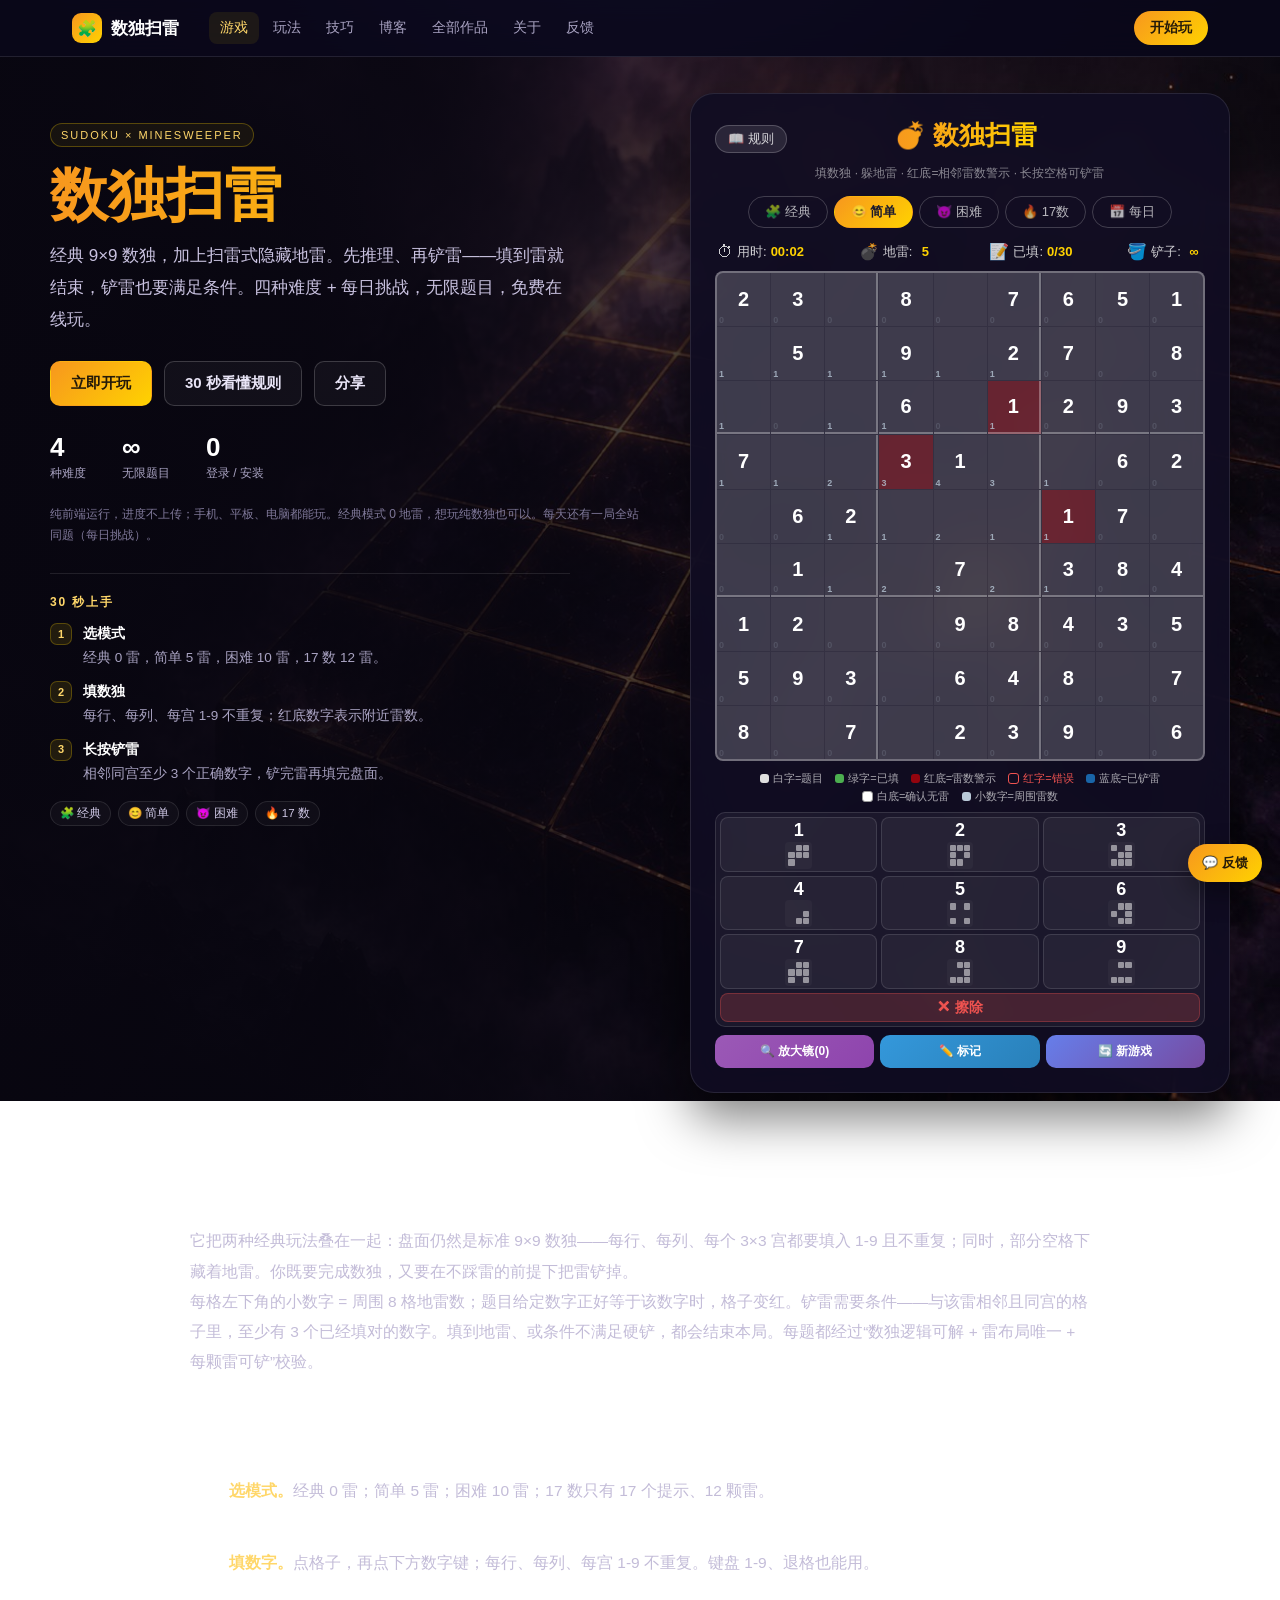
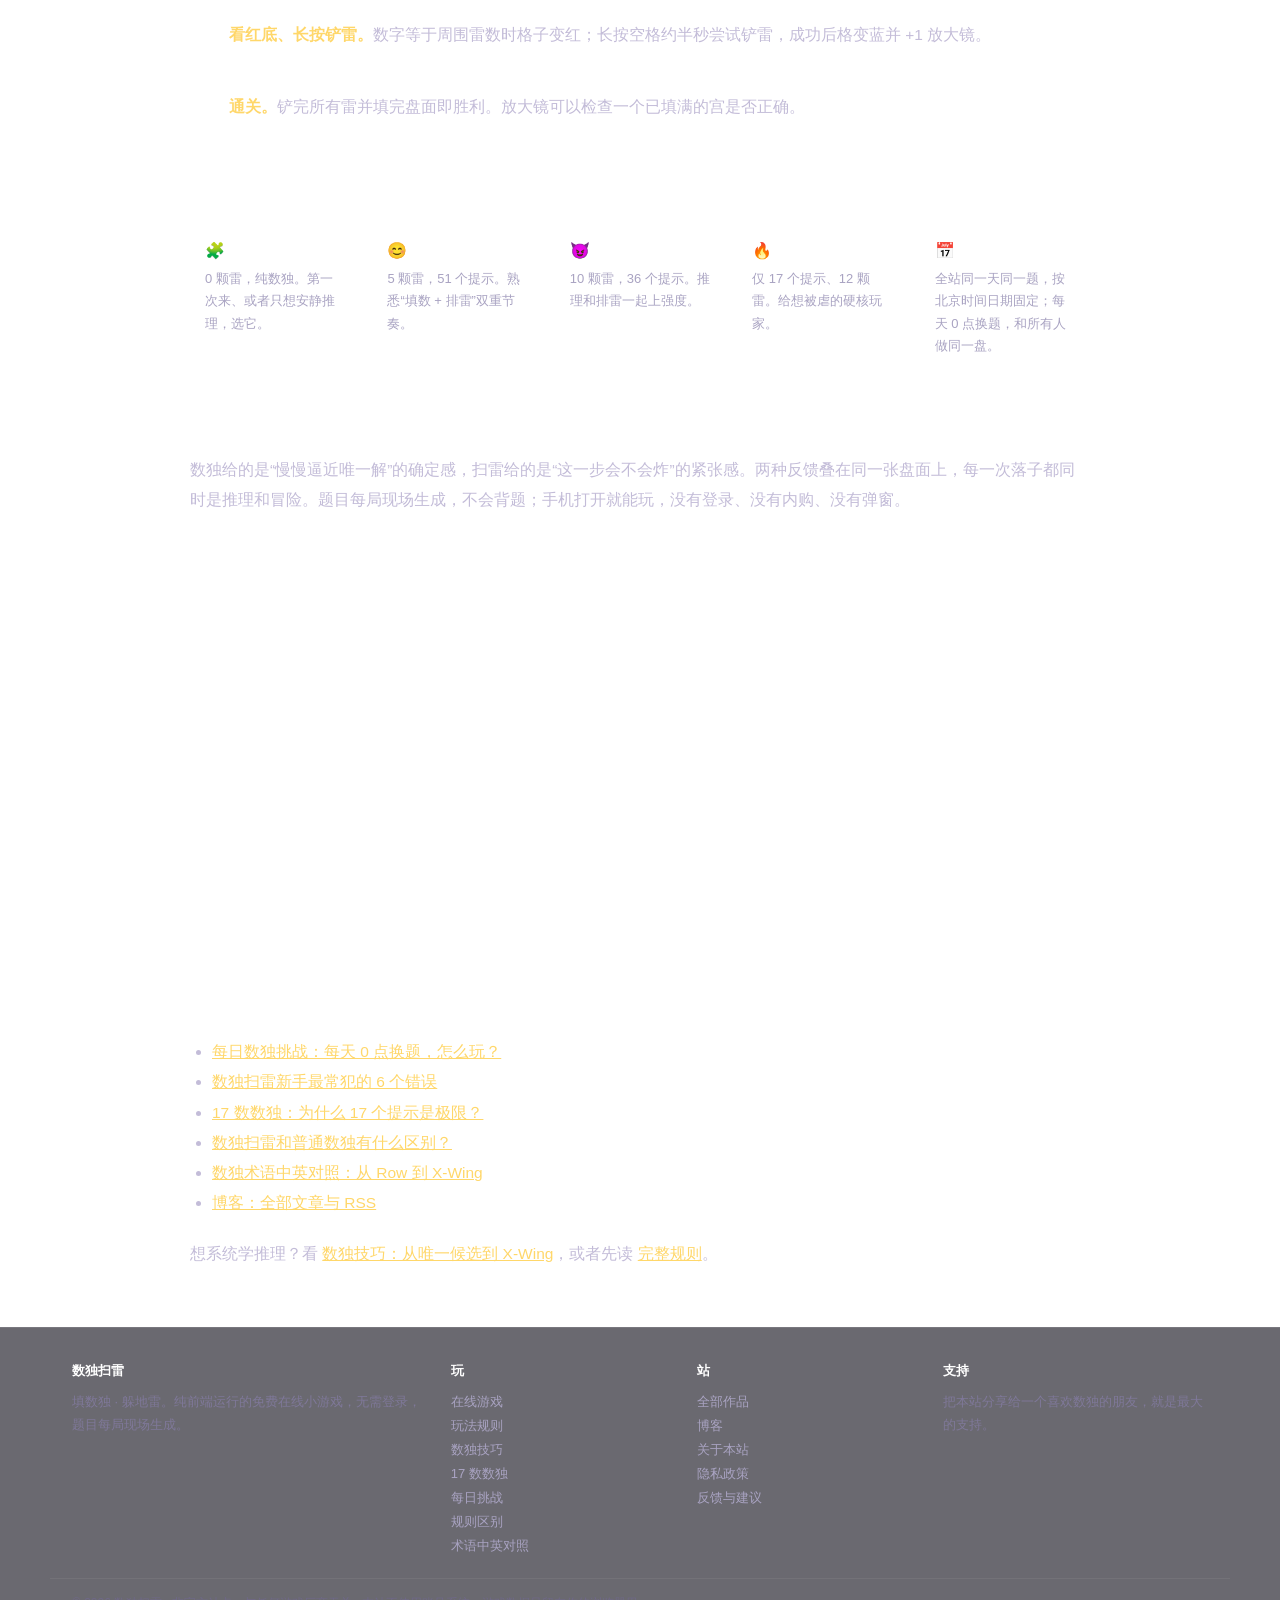
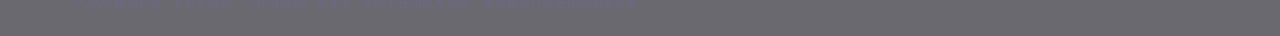
==== commit fbe670f5: "chore: 更新规则说明" ====
--- a/index.html
+++ b/index.html
@@ -206,7 +206,7 @@
     <div class="content__inner">
       <h2>数独扫雷是什么？</h2>
       <p>它把两种经典玩法叠在一起：盘面仍然是标准 9×9 数独——每行、每列、每个 3×3 宫都要填入 1-9 且不重复；同时，部分空格下藏着地雷。你既要完成数独，又要在不踩雷的前提下把雷铲掉。</p>
-      <p>红底数字是扫雷式提示：当某格的数字恰好等于它周围 8 格中的地雷数时，这一格会变红，提醒你附近有雷。铲雷需要条件——与该雷相邻且同宫的格子里，至少有 3 个已经填对的数字。填到地雷、或条件不满足硬铲，都会结束本局。</p>
+      <p>每格左下角的小数字 = 周围 8 格地雷数；题目给定数字正好等于该数字时，格子变红。铲雷需要条件——与该雷相邻且同宫的格子里，至少有 3 个已经填对的数字。填到地雷、或条件不满足硬铲，都会结束本局。每题都经过“数独逻辑可解 + 雷布局唯一 + 每颗雷可铲”校验。</p>
 
       <h2>怎么玩：30 秒上手</h2>
       <ol class="steps">
--- a/style.css
+++ b/style.css
@@ -240,6 +240,32 @@
 .sudoku-grid .cell.no-mine.selected {
     background: #ffffff !important;
     box-shadow: inset 0 0 0 2px #ffd200;
+}
+
+/* 每格右下角：周围雷数徽标；0 用极淡样式，避免从有无徽标判断雷位 */
+.sudoku-grid .cell .mine-badge {
+    position: absolute;
+    left: 2px;
+    bottom: 1px;
+    font-size: 9px;
+    line-height: 1;
+    font-weight: 700;
+    color: #b9c9d8;
+    opacity: .78;
+    pointer-events: none;
+    z-index: 1;
+}
+
+.sudoku-grid .cell .mine-badge.zero {
+    opacity: .16;
+}
+
+.sudoku-grid .cell.no-mine .mine-badge {
+    color: #6b6b6b;
+}
+
+.sudoku-grid .cell.shoveled .mine-badge {
+    color: #e3f2fd;
 }
 
 /* 3x3 宫格边框 */
@@ -741,6 +767,7 @@
 .lg-wrong::before { background: transparent; border: 1.5px solid #ef5350; }
 .lg-shoveled::before { background: rgba(33, 150, 243, 0.65); }
 .lg-nomine::before { background: #ffffff; border: 1px solid #999; }
+.lg-clue::before { background: #b9c9d8; }
 
 /* 响应式 */
 @media (max-width: 480px) {
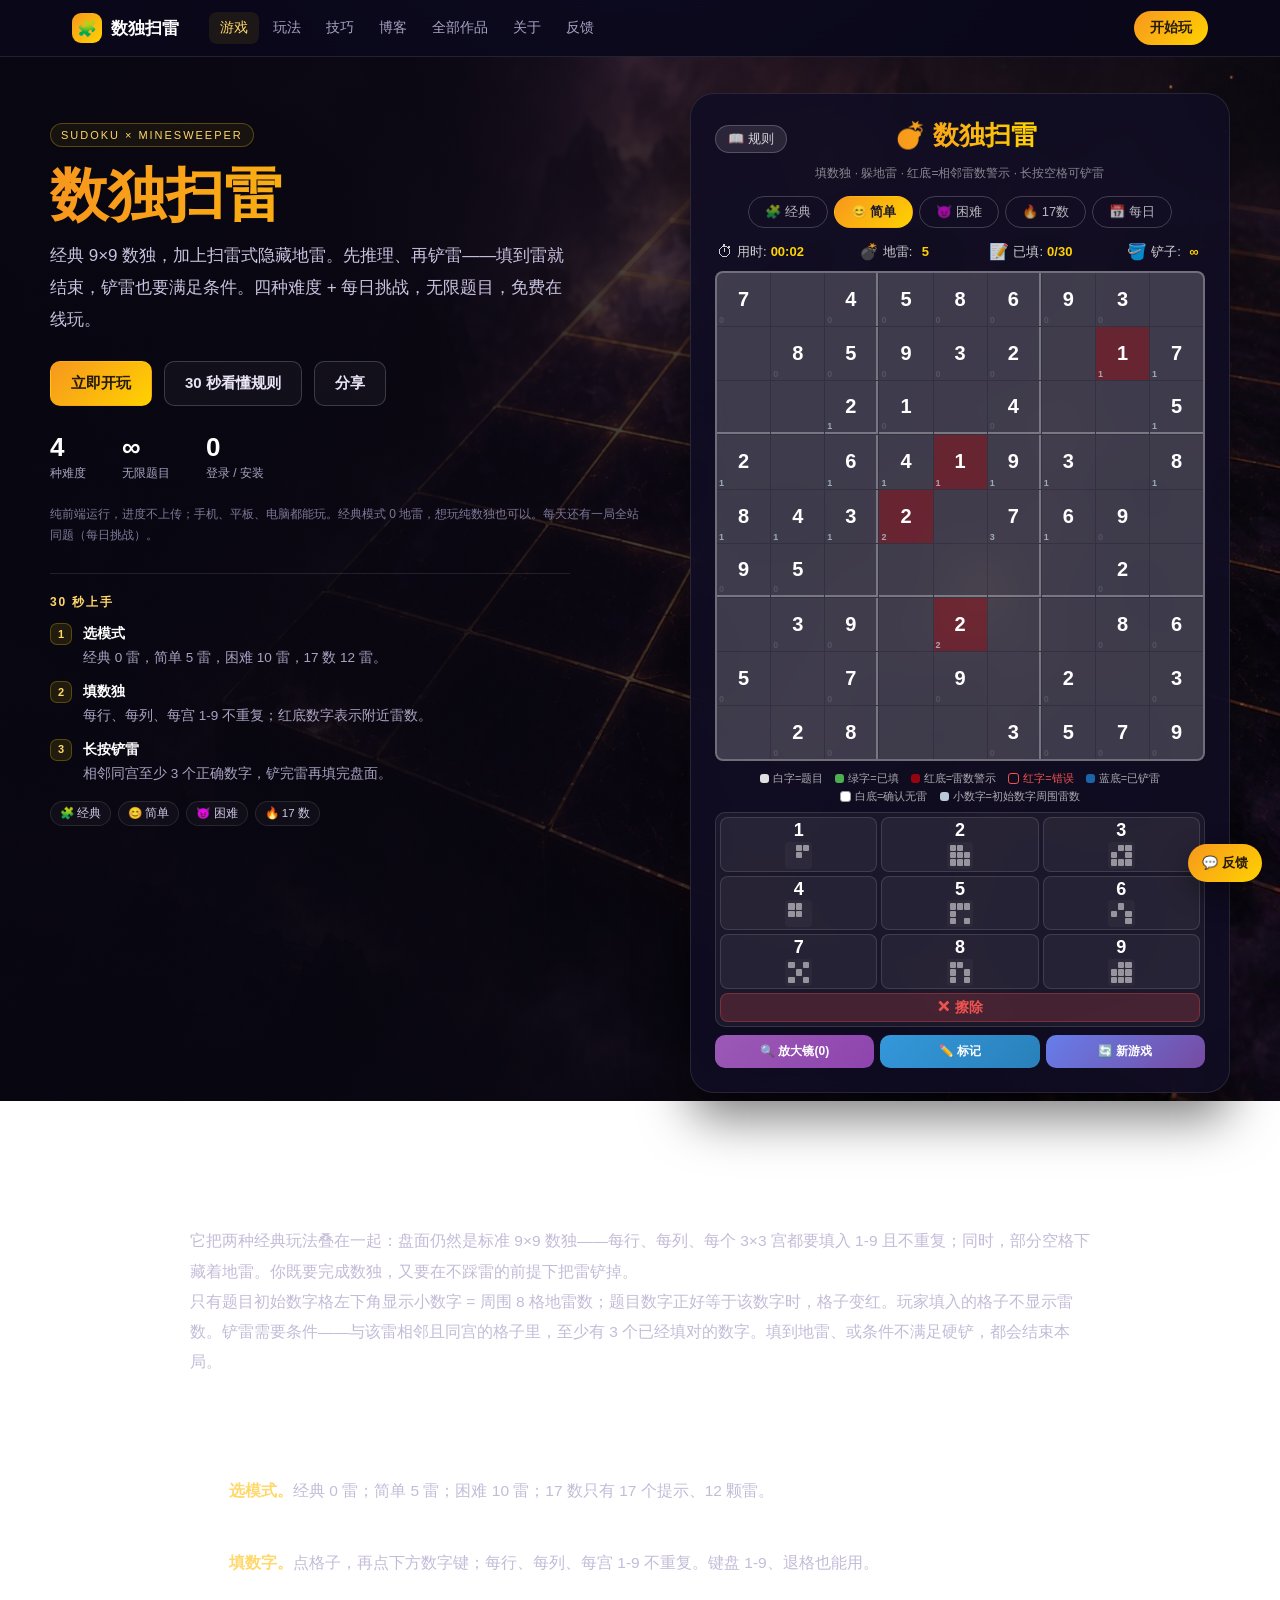
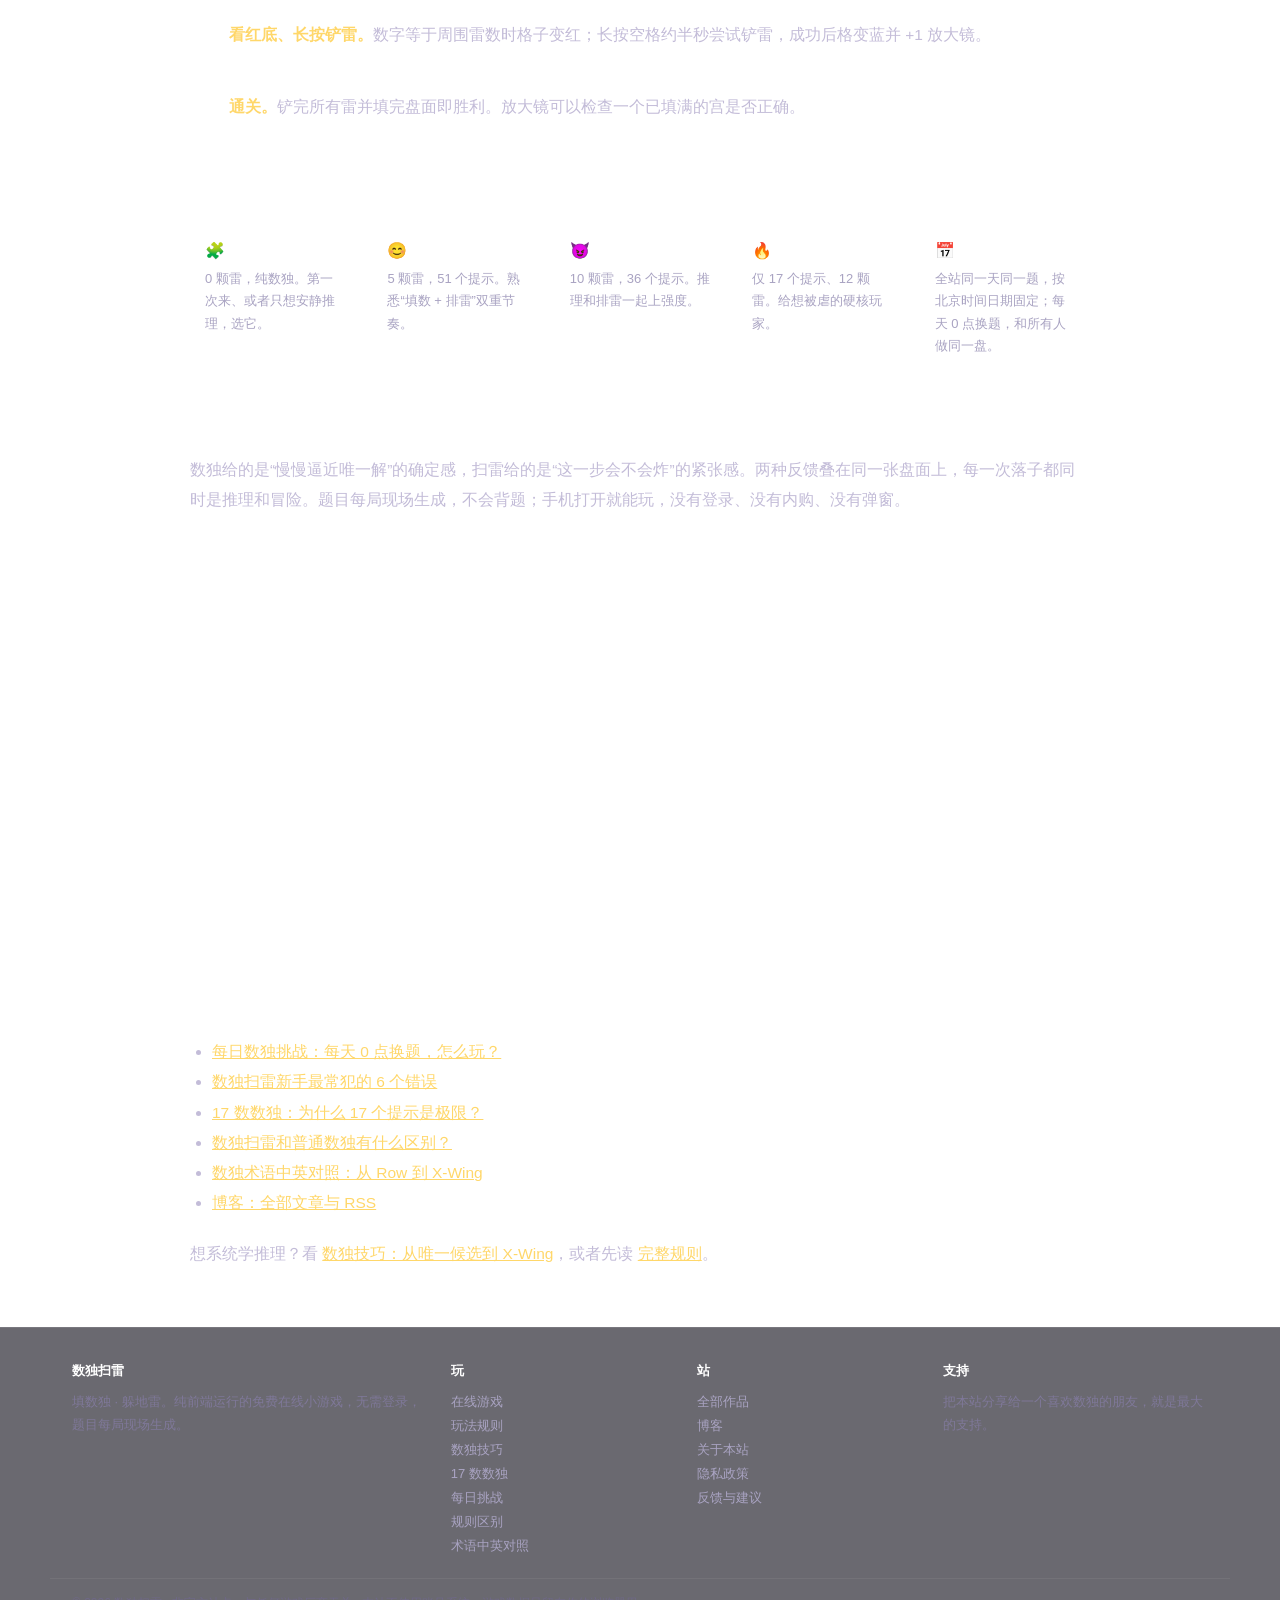
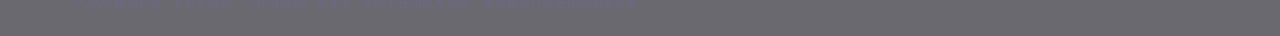
==== commit 6d3a4487: "feat: 仅初始数字显示雷数" ====
--- a/index.html
+++ b/index.html
@@ -129,7 +129,7 @@
             <span class="lg lg-wrong">红字=错误</span>
             <span class="lg lg-shoveled">蓝底=已铲雷</span>
             <span class="lg lg-nomine">白底=确认无雷</span>
-            <span class="lg lg-clue">小数字=周围雷数</span>
+            <span class="lg lg-clue">小数字=初始数字周围雷数</span>
         </div>
 
         <!-- 数字键盘 + 缩略图 合并区域（同一个大方框） -->
@@ -175,11 +175,11 @@
             <div class="rules-content">
                 <p><strong>📚 名词说明</strong><br>· <strong>行 / 列</strong>：横向一排 9 格为「行」，纵向一列为「列」<br>· <strong>宫</strong>：被白色粗线围住的 3×3 共 9 个格子，整个盘面共有 9 个宫<br>· <strong>相邻格子</strong>：与某格上下左右及斜向紧挨的格子（最多 8 个，盘面边缘的格子更少）</p>
                 <p><strong>🎯 目标</strong><br>完成数独的同时，找出并铲除所有地雷。</p>
-                <p><strong>🎮 基本玩法</strong><br>· 像普通数独一样填数字（1-9），每行、每列、每个宫内数字不重复<br>· 每格左下角的小数字 = 周围 8 格中的地雷数，所有格子都有<br>· 部分空格藏有地雷，填到地雷则游戏结束<br>· 题目给定数字正好等于相邻雷数时，格子变红提醒你附近有雷<br>· 有雷的格子必须先铲除，才能填数字</p>
+                <p><strong>🎮 基本玩法</strong><br>· 像普通数独一样填数字（1-9），每行、每列、每个宫内数字不重复<br>· 只有题目初始数字格显示小数字 = 周围 8 格中的地雷数<br>· 玩家填入的数字不显示雷数，也不会生成红底雷提示<br>· 题目初始数字正好等于相邻雷数时，格子变红提醒你附近有雷<br>· 有雷的格子必须先铲除，才能填数字</p>
                 <p><strong>🪣 铲雷（长按）</strong><br>· 填数模式下点击选中一个空格子，长按它约半秒即可尝试铲雷<br>· 铲雷条件：与该雷相邻且同宫的格子中，至少有 3 个已填对的数字<br>· 铲雷成功后该格变蓝，并获得 1 个放大镜<br>· 铲雷次数不限</p>
                 <p><strong>🔍 放大镜</strong><br>· 铲雷成功可获得放大镜，点击"放大镜"按钮进入检查模式<br>· 点击一个已填满数字的宫，检查该宫内 9 个数字是否全部正确<br>· 全部正确：该宫变绿并显示✅；有错误：显示❌，错误数字标红<br>· 每次检查消耗 1 个放大镜</p>
                 <p><strong>✏️ 标记模式</strong><br>· 点击"标记"按钮进入标记模式<br>· 点击空格子选中，再点数字按钮添加候选标记（小数字）<br>· 再次点击已标记的数字可移除<br>· 回到填数模式填入数字后，同行、同列、同宫中相同的候选标记会自动清除</p>
-                <p><strong>💣 地雷提示</strong><br>· 每格左下角的小数字 = 周围 8 格中的地雷数，0 也会淡淡显示<br>· 题目给定数字等于该格相邻雷数时，整格变红<br>· 颜色说明：白字=题目 · 绿字=已填 · 红底=数字等于雷数 · 红字=错误 · 蓝底=已铲雷 · 白底=确认无雷</p>
+                <p><strong>💣 地雷提示</strong><br>· 只有题目初始数字格显示周围雷数，空格/玩家填入格不显示<br>· 题目初始数字等于该格相邻雷数时，整格变红<br>· 颜色说明：白字=题目 · 绿字=已填 · 红底=数字等于雷数 · 红字=错误 · 蓝底=已铲雷 · 白底=确认无雷</p>
                 <p><strong>🏆 胜利条件</strong><br>· 铲除所有地雷，并正确填完所有空格</p>
             </div>
             <button class="action-btn new-game" id="rules-close-btn">知道了</button>
@@ -206,7 +206,7 @@
     <div class="content__inner">
       <h2>数独扫雷是什么？</h2>
       <p>它把两种经典玩法叠在一起：盘面仍然是标准 9×9 数独——每行、每列、每个 3×3 宫都要填入 1-9 且不重复；同时，部分空格下藏着地雷。你既要完成数独，又要在不踩雷的前提下把雷铲掉。</p>
-      <p>每格左下角的小数字 = 周围 8 格地雷数；题目给定数字正好等于该数字时，格子变红。铲雷需要条件——与该雷相邻且同宫的格子里，至少有 3 个已经填对的数字。填到地雷、或条件不满足硬铲，都会结束本局。每题都经过“数独逻辑可解 + 雷布局唯一 + 每颗雷可铲”校验。</p>
+      <p>只有题目初始数字格左下角显示小数字 = 周围 8 格地雷数；题目数字正好等于该数字时，格子变红。玩家填入的格子不显示雷数。铲雷需要条件——与该雷相邻且同宫的格子里，至少有 3 个已经填对的数字。填到地雷、或条件不满足硬铲，都会结束本局。</p>
 
       <h2>怎么玩：30 秒上手</h2>
       <ol class="steps">
@@ -619,11 +619,13 @@
                         cell.classList.add('hint');
                     }
 
-                    // 每格显示周围雷数（雷格也显示，避免从徽标有无判断雷位）
-                    const mineBadge = document.createElement('span');
-                    mineBadge.className = 'mine-badge' + (state.hintMap[r][c] === 0 ? ' zero' : '');
-                    mineBadge.textContent = state.hintMap[r][c];
-                    cell.appendChild(mineBadge);
+                    // 只有题目初始数字格显示周围雷数；玩家填入的格子不显示
+                    if (state.puzzle[r][c] !== 0) {
+                        const mineBadge = document.createElement('span');
+                        mineBadge.className = 'mine-badge' + (state.hintMap[r][c] === 0 ? ' zero' : '');
+                        mineBadge.textContent = state.hintMap[r][c];
+                        cell.appendChild(mineBadge);
+                    }
 
                     // 放大镜检查结果：通过的宫整宫变绿，宫左上角显示✅/❌徽标
                     const boxIdx = getBoxIndex(r, c);
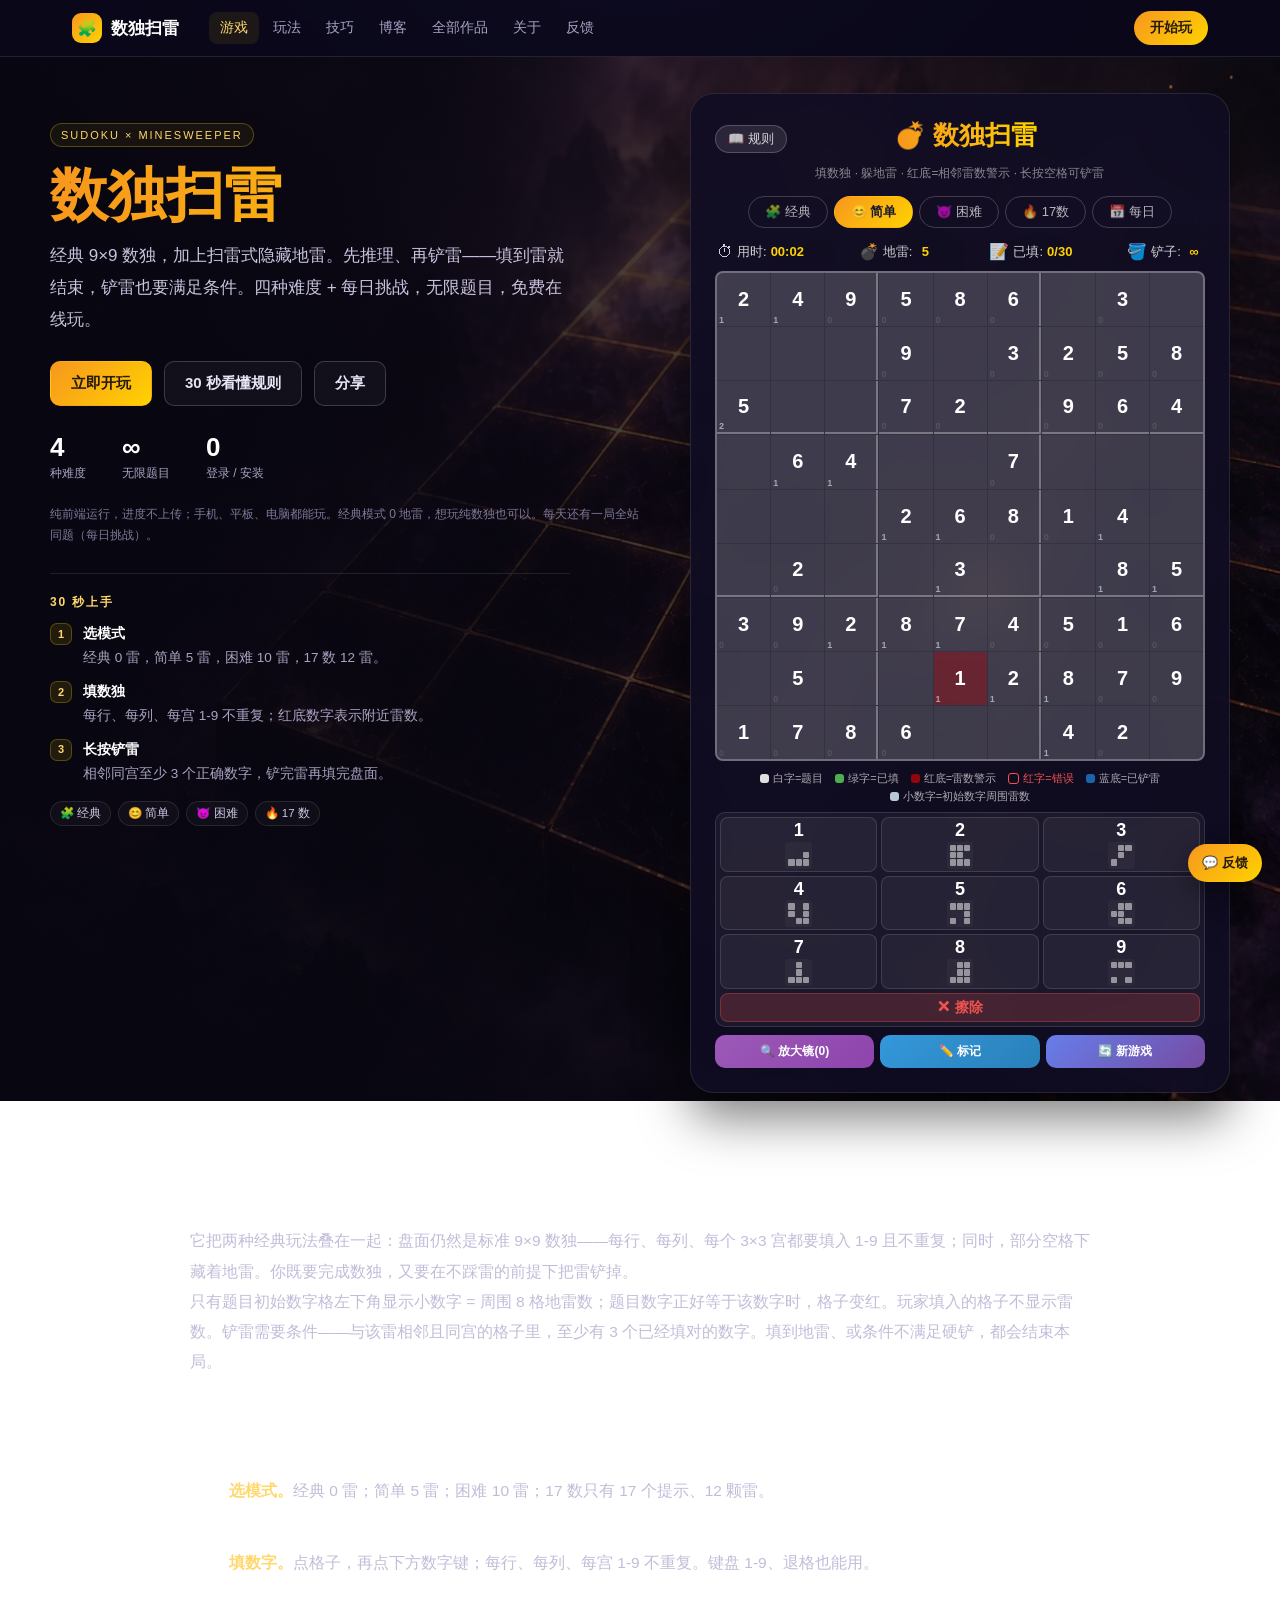
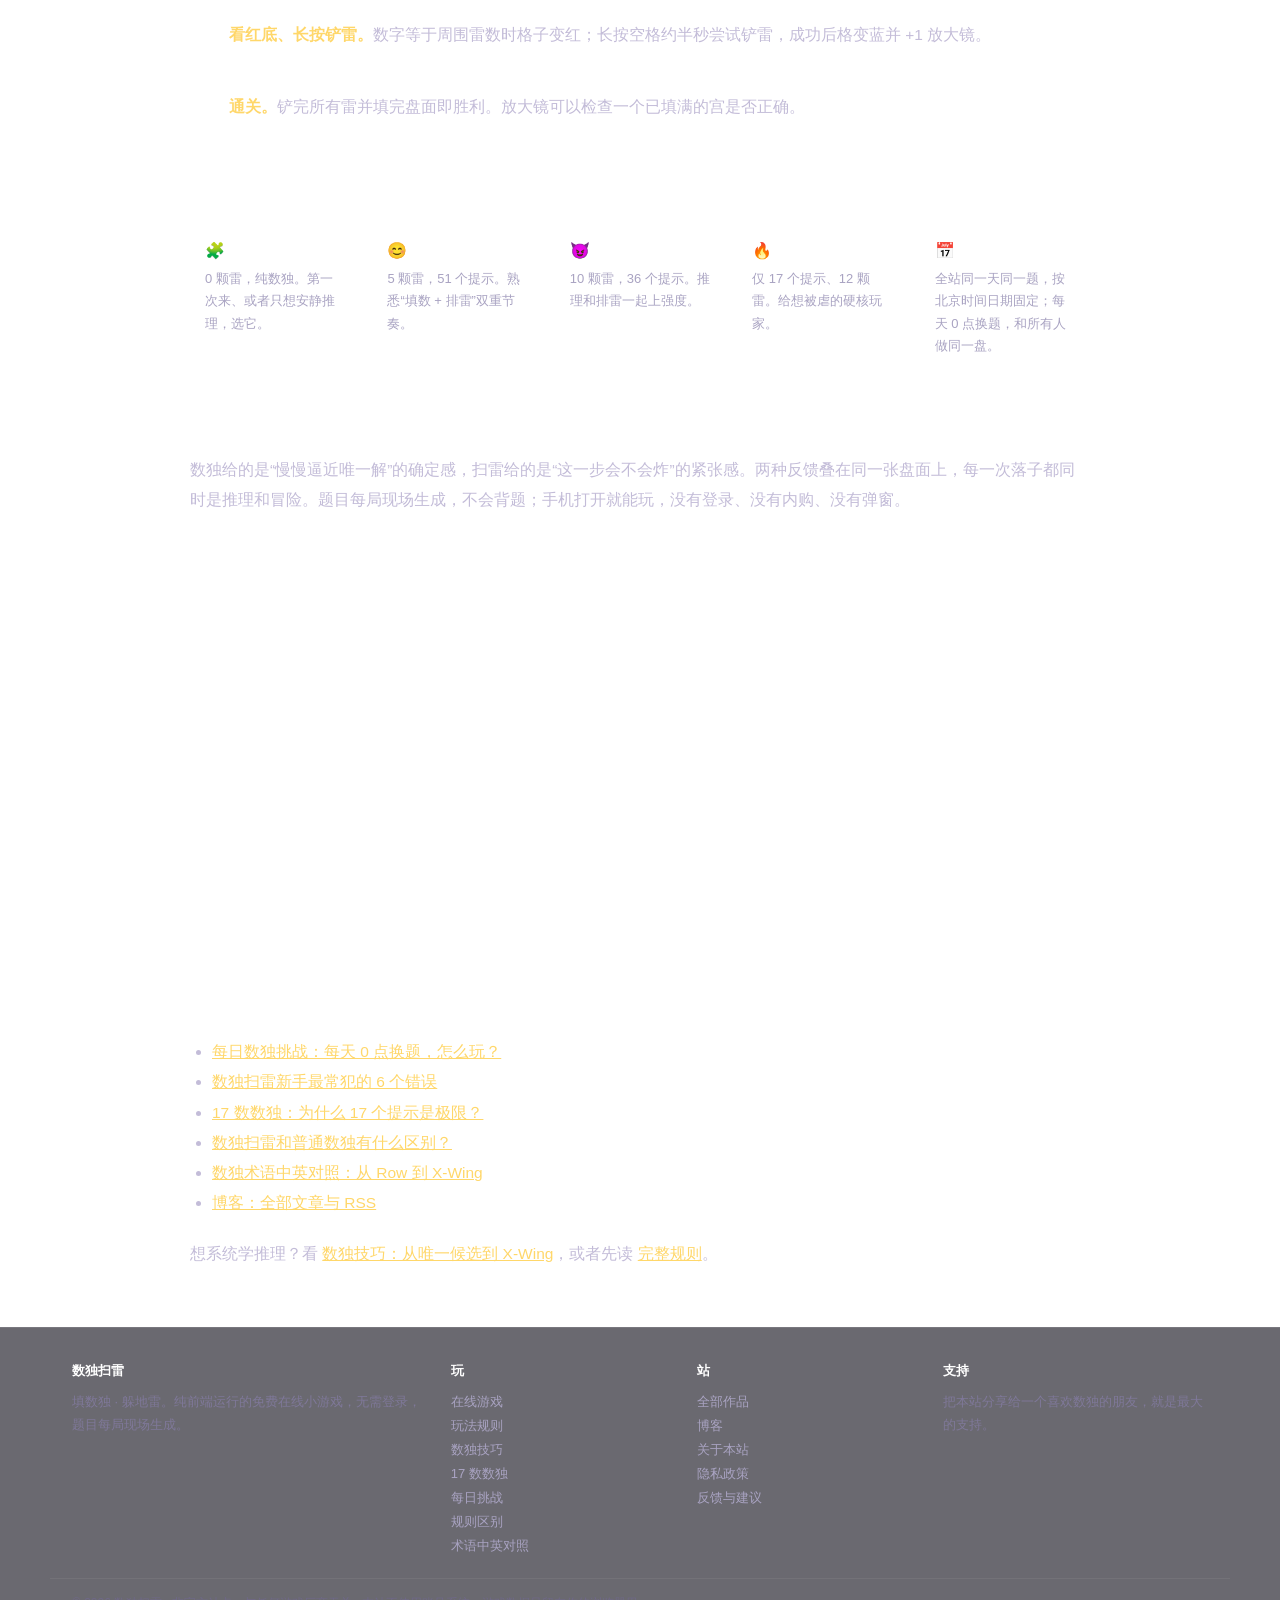
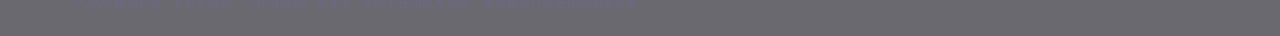
==== commit 62c1d831: "chore: 移除白底标雷状态" ====
--- a/index.html
+++ b/index.html
@@ -128,7 +128,6 @@
             <span class="lg lg-hint">红底=雷数警示</span>
             <span class="lg lg-wrong">红字=错误</span>
             <span class="lg lg-shoveled">蓝底=已铲雷</span>
-            <span class="lg lg-nomine">白底=确认无雷</span>
             <span class="lg lg-clue">小数字=初始数字周围雷数</span>
         </div>
 
@@ -179,7 +178,7 @@
                 <p><strong>🪣 铲雷（长按）</strong><br>· 填数模式下点击选中一个空格子，长按它约半秒即可尝试铲雷<br>· 铲雷条件：与该雷相邻且同宫的格子中，至少有 3 个已填对的数字<br>· 铲雷成功后该格变蓝，并获得 1 个放大镜<br>· 铲雷次数不限</p>
                 <p><strong>🔍 放大镜</strong><br>· 铲雷成功可获得放大镜，点击"放大镜"按钮进入检查模式<br>· 点击一个已填满数字的宫，检查该宫内 9 个数字是否全部正确<br>· 全部正确：该宫变绿并显示✅；有错误：显示❌，错误数字标红<br>· 每次检查消耗 1 个放大镜</p>
                 <p><strong>✏️ 标记模式</strong><br>· 点击"标记"按钮进入标记模式<br>· 点击空格子选中，再点数字按钮添加候选标记（小数字）<br>· 再次点击已标记的数字可移除<br>· 回到填数模式填入数字后，同行、同列、同宫中相同的候选标记会自动清除</p>
-                <p><strong>💣 地雷提示</strong><br>· 只有题目初始数字格显示周围雷数，空格/玩家填入格不显示<br>· 题目初始数字等于该格相邻雷数时，整格变红<br>· 颜色说明：白字=题目 · 绿字=已填 · 红底=数字等于雷数 · 红字=错误 · 蓝底=已铲雷 · 白底=确认无雷</p>
+                <p><strong>💣 地雷提示</strong><br>· 只有题目初始数字格显示周围雷数，空格/玩家填入格不显示<br>· 题目初始数字等于该格相邻雷数时，整格变红<br>· 颜色说明：白字=题目 · 绿字=已填 · 红底=数字等于雷数 · 红字=错误 · 蓝底=已铲雷</p>
                 <p><strong>🏆 胜利条件</strong><br>· 铲除所有地雷，并正确填完所有空格</p>
             </div>
             <button class="action-btn new-game" id="rules-close-btn">知道了</button>
@@ -310,7 +309,6 @@
             checkedErrors: null, // 检查出的错误 {row: {col: true}}
             conflictGrid: null, // 数独语法冲突 {row: {col: true}}
             shoveled: null,     // 已铲除地雷的格子（9x9 布尔数组，蓝色背景 + 绿✓）
-            noMine: null,       // 长按确认没有雷的格子（9x9 布尔数组，白色背景）
             noGuess: false      // 本局是否通过无猜校验
         };
 
@@ -475,7 +473,6 @@
             state.checkedErrors = Array.from({ length: 9 }, () => ({}));
             state.conflictGrid = Array.from({ length: 9 }, () => ({}));
             state.shoveled = Array.from({ length: 9 }, () => Array(9).fill(false));
-            state.noMine = Array.from({ length: 9 }, () => Array(9).fill(false));
 
             // 放大镜模式重置
             magnifyMode = false;
@@ -637,11 +634,9 @@
                         cell.classList.add(boxState === 'correct' ? 'box-correct-tl' : 'box-wrong-tl');
                     }
 
-                    // 已铲除地雷：蓝底 + 绿✓；长按确认无雷：白底
+                    // 已铲除地雷：蓝底 + 绿✓
                     if (state.shoveled[r][c]) {
                         cell.classList.add('shoveled');
-                    } else if (state.noMine[r][c]) {
-                        cell.classList.add('no-mine');
                     }
 
                     // 踩雷爆炸效果
@@ -1043,16 +1038,13 @@
         function tryShovel(row, col) {
             if (state.gameOver) return;
             if (!state.mineMap[row][col]) {
-                state.noMine[row][col] = true;
-                showToast('🪣 这格没有地雷，已标白', '🪣');
-                renderGrid();
+                showToast('🪣 这格没有地雷', '🪣');
                 return;
             }
 
             if (canShovelMine(row, col)) {
                 state.mineMap[row][col] = false;
                 state.shoveled[row][col] = true; // 已铲雷：蓝底 + 绿✓
-                state.noMine[row][col] = false;
                 state.mineCount--;
                 state.hintMap = calculateHints(state.mineMap);
 
